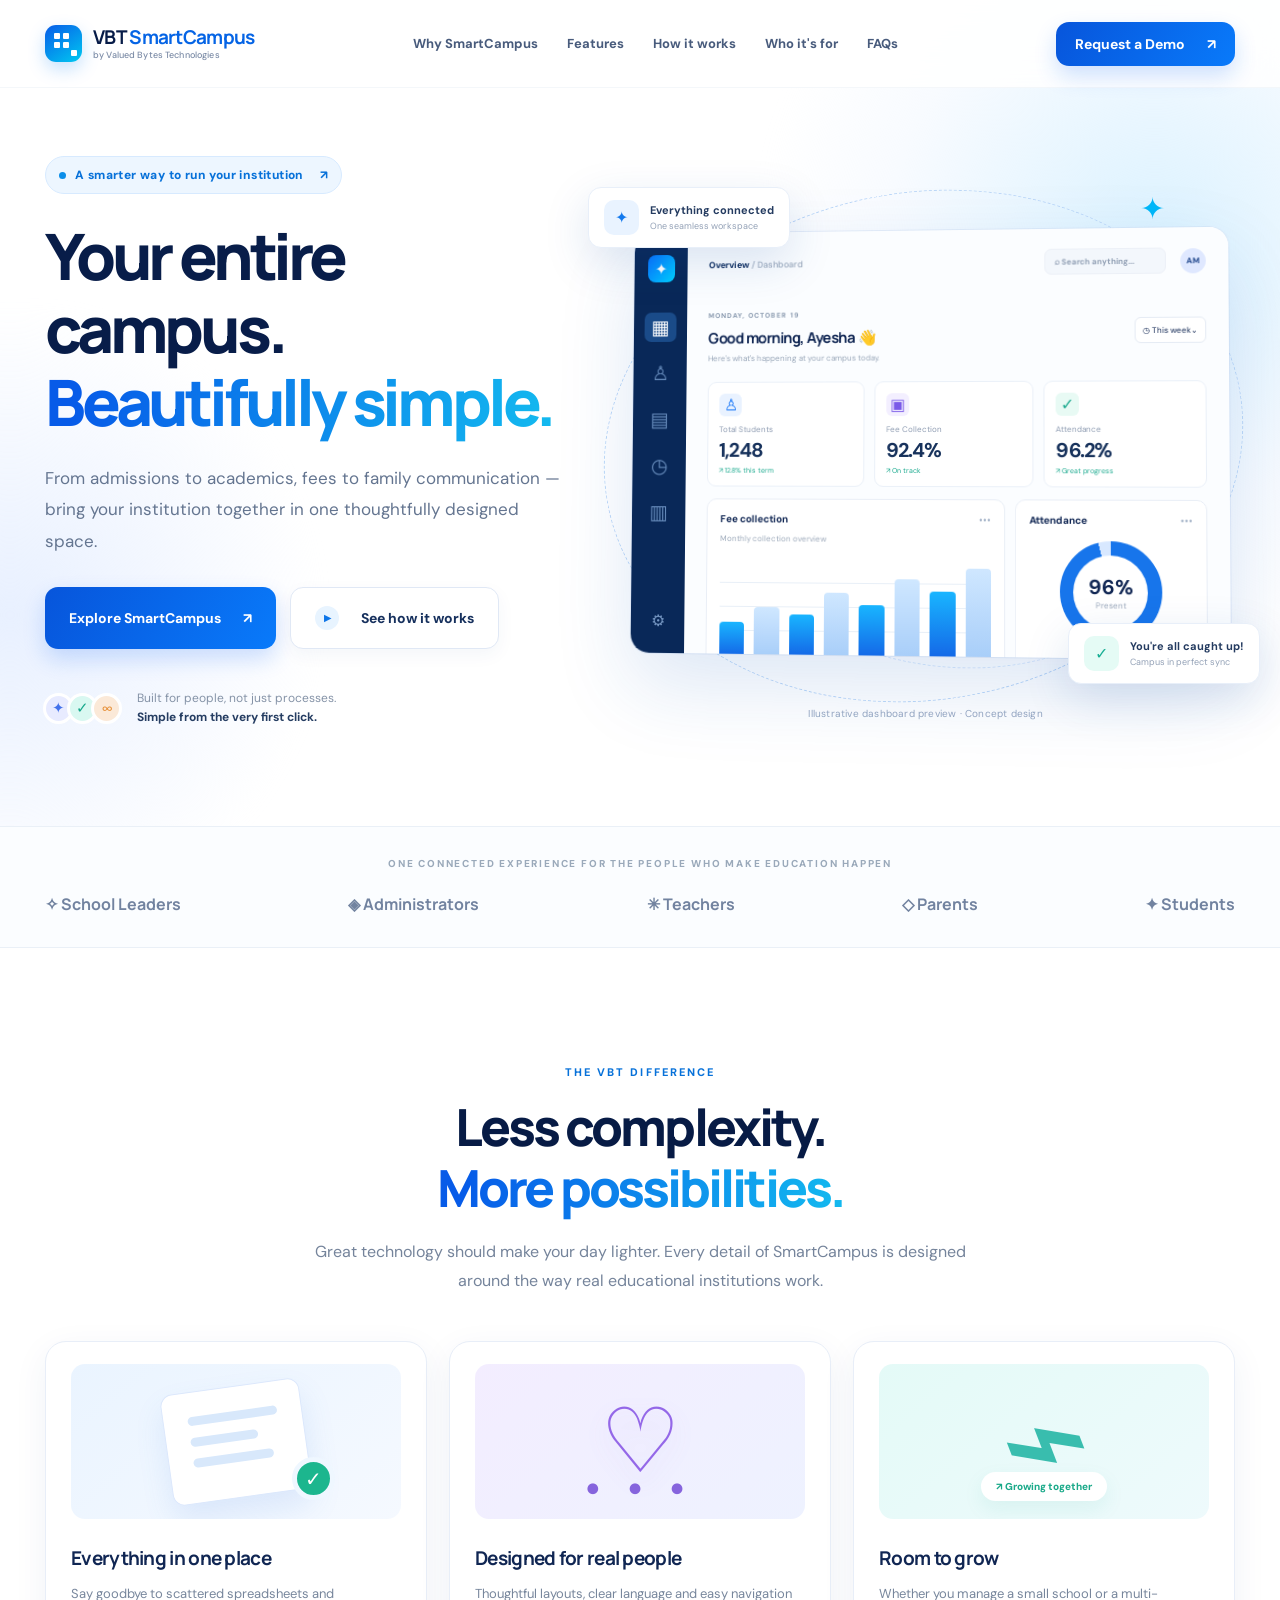
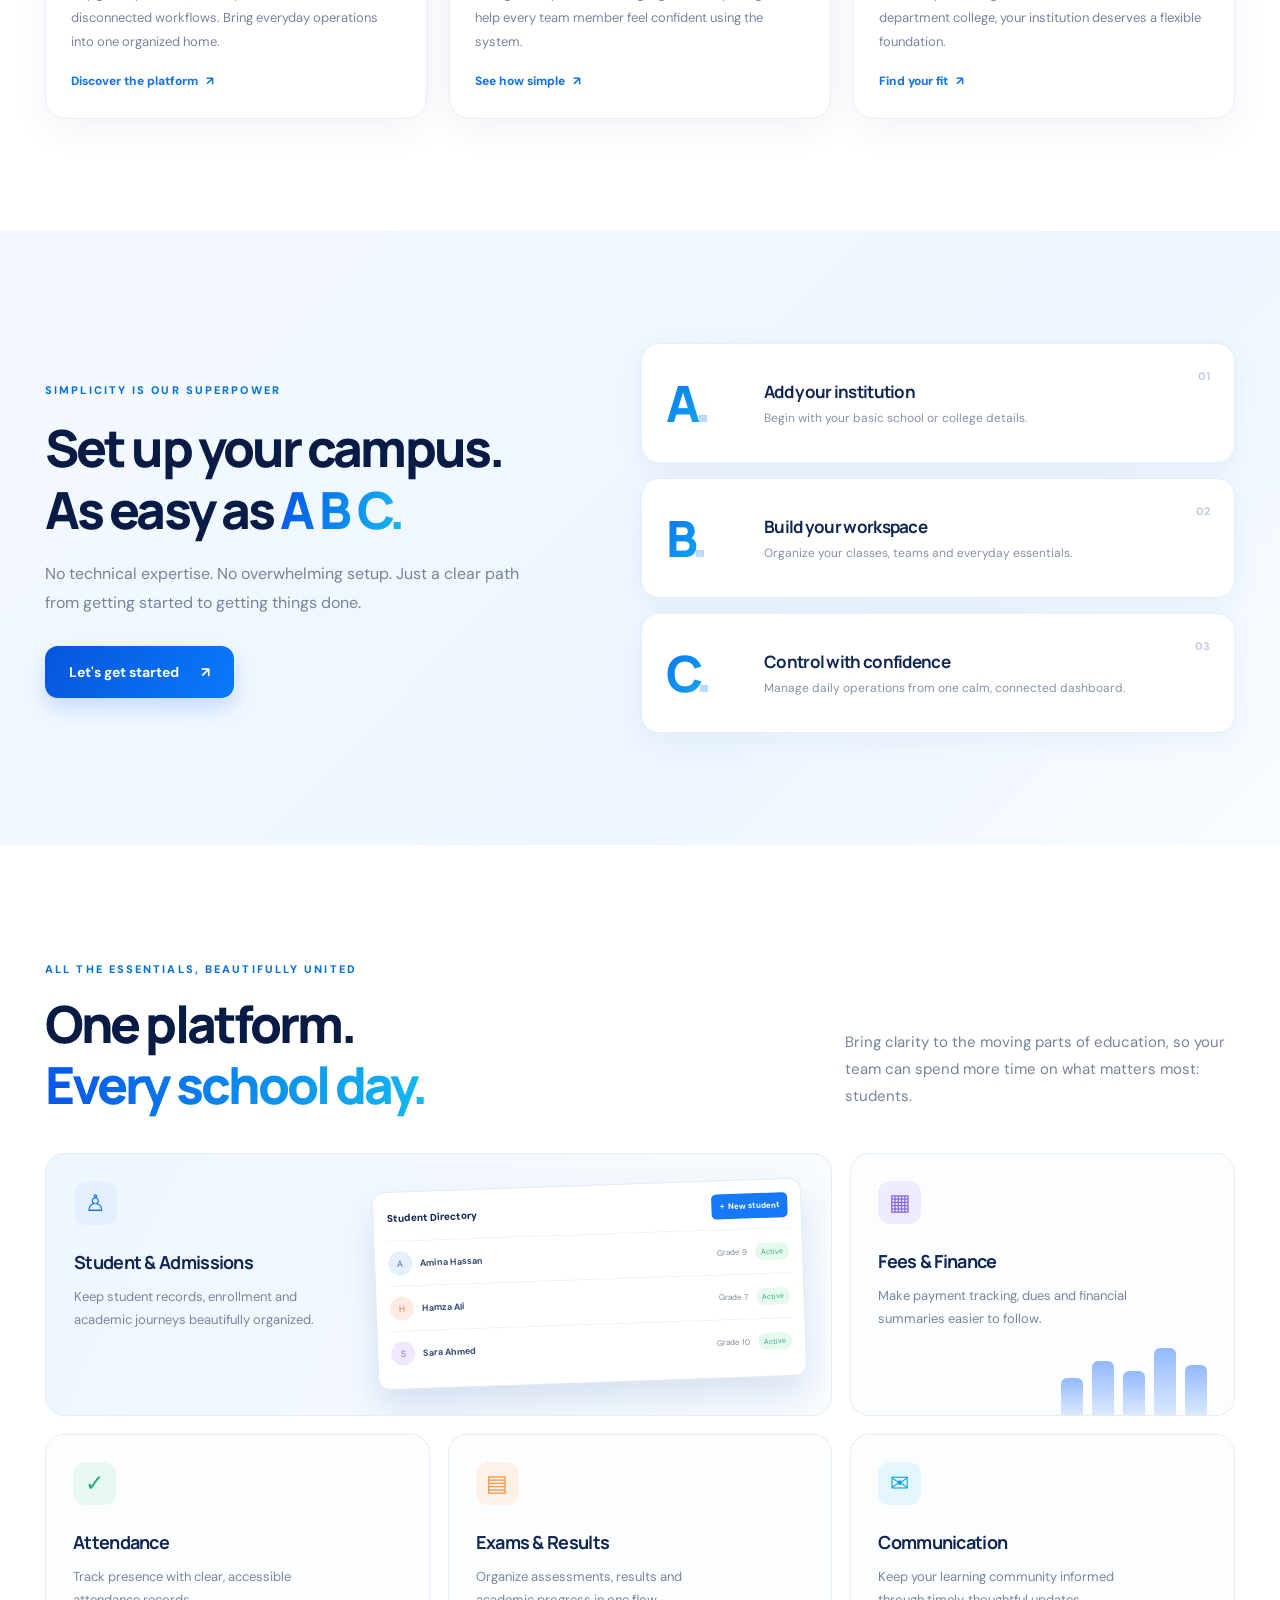
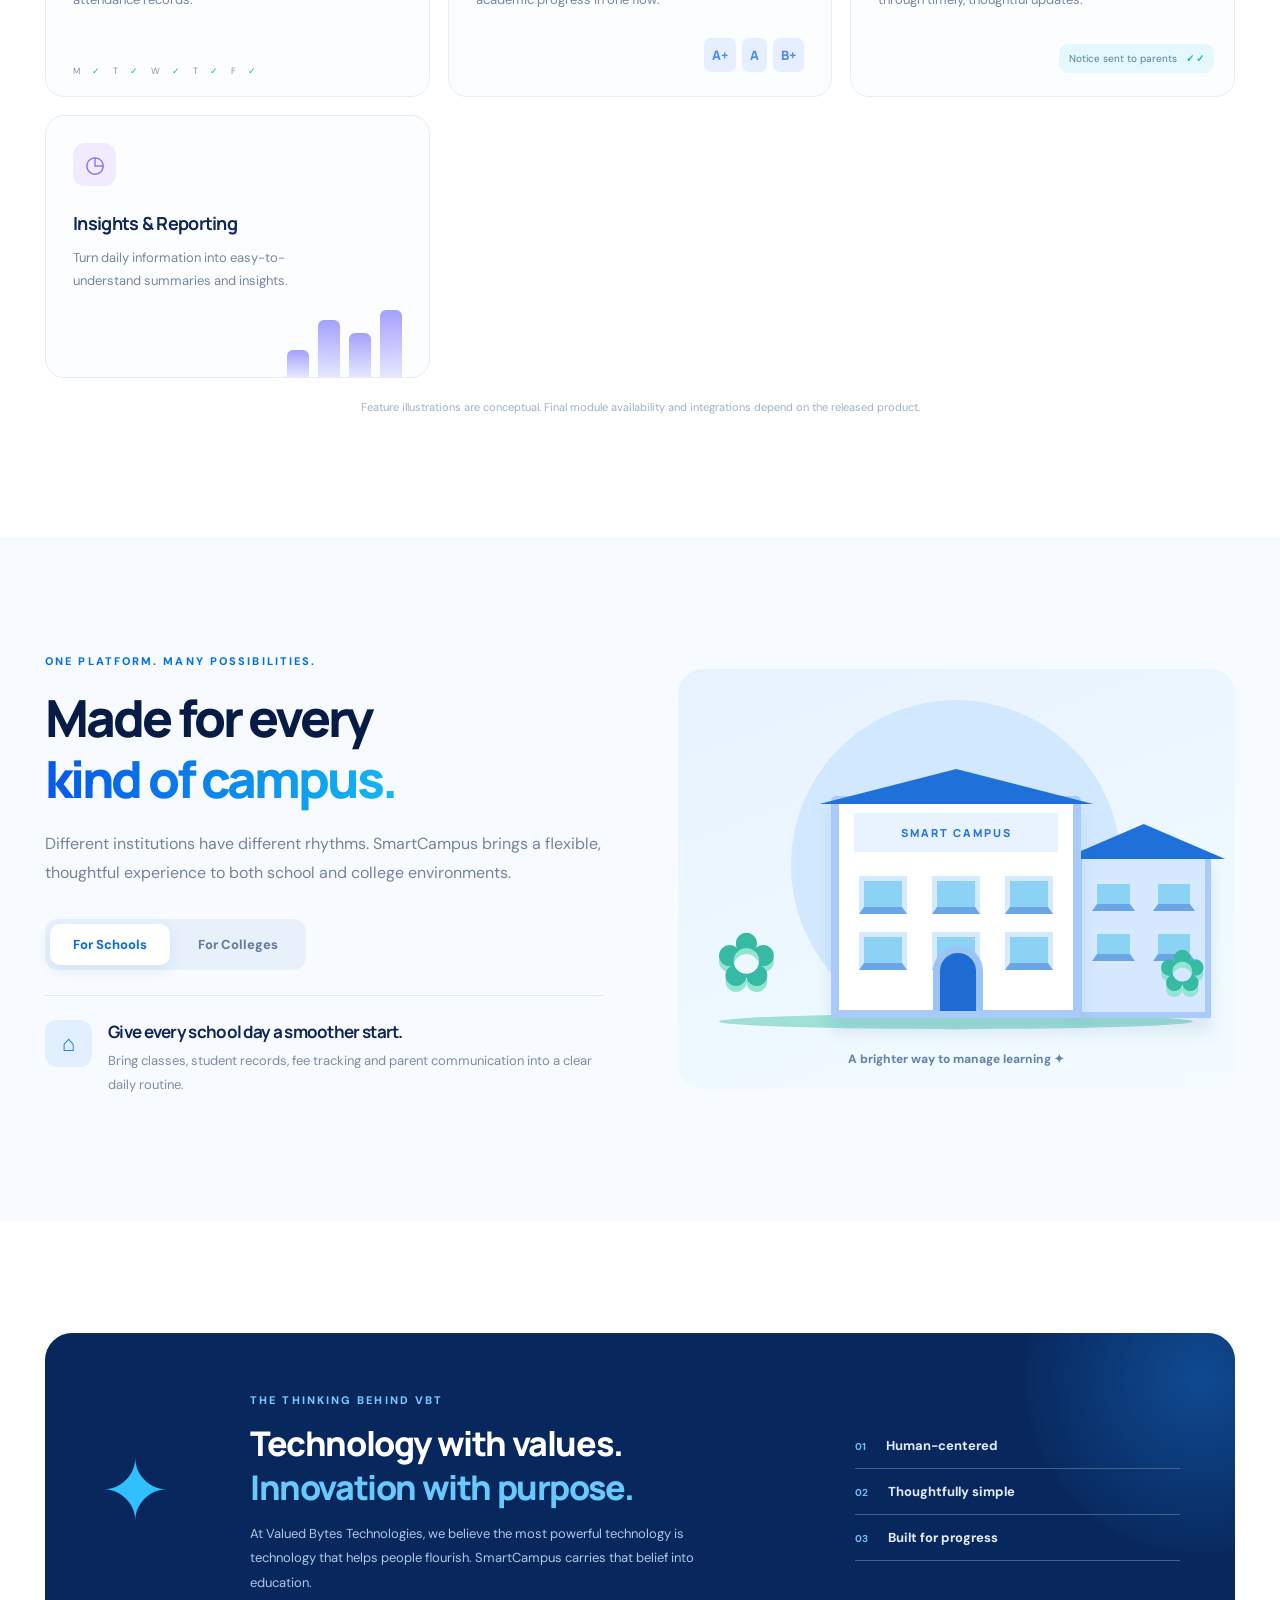
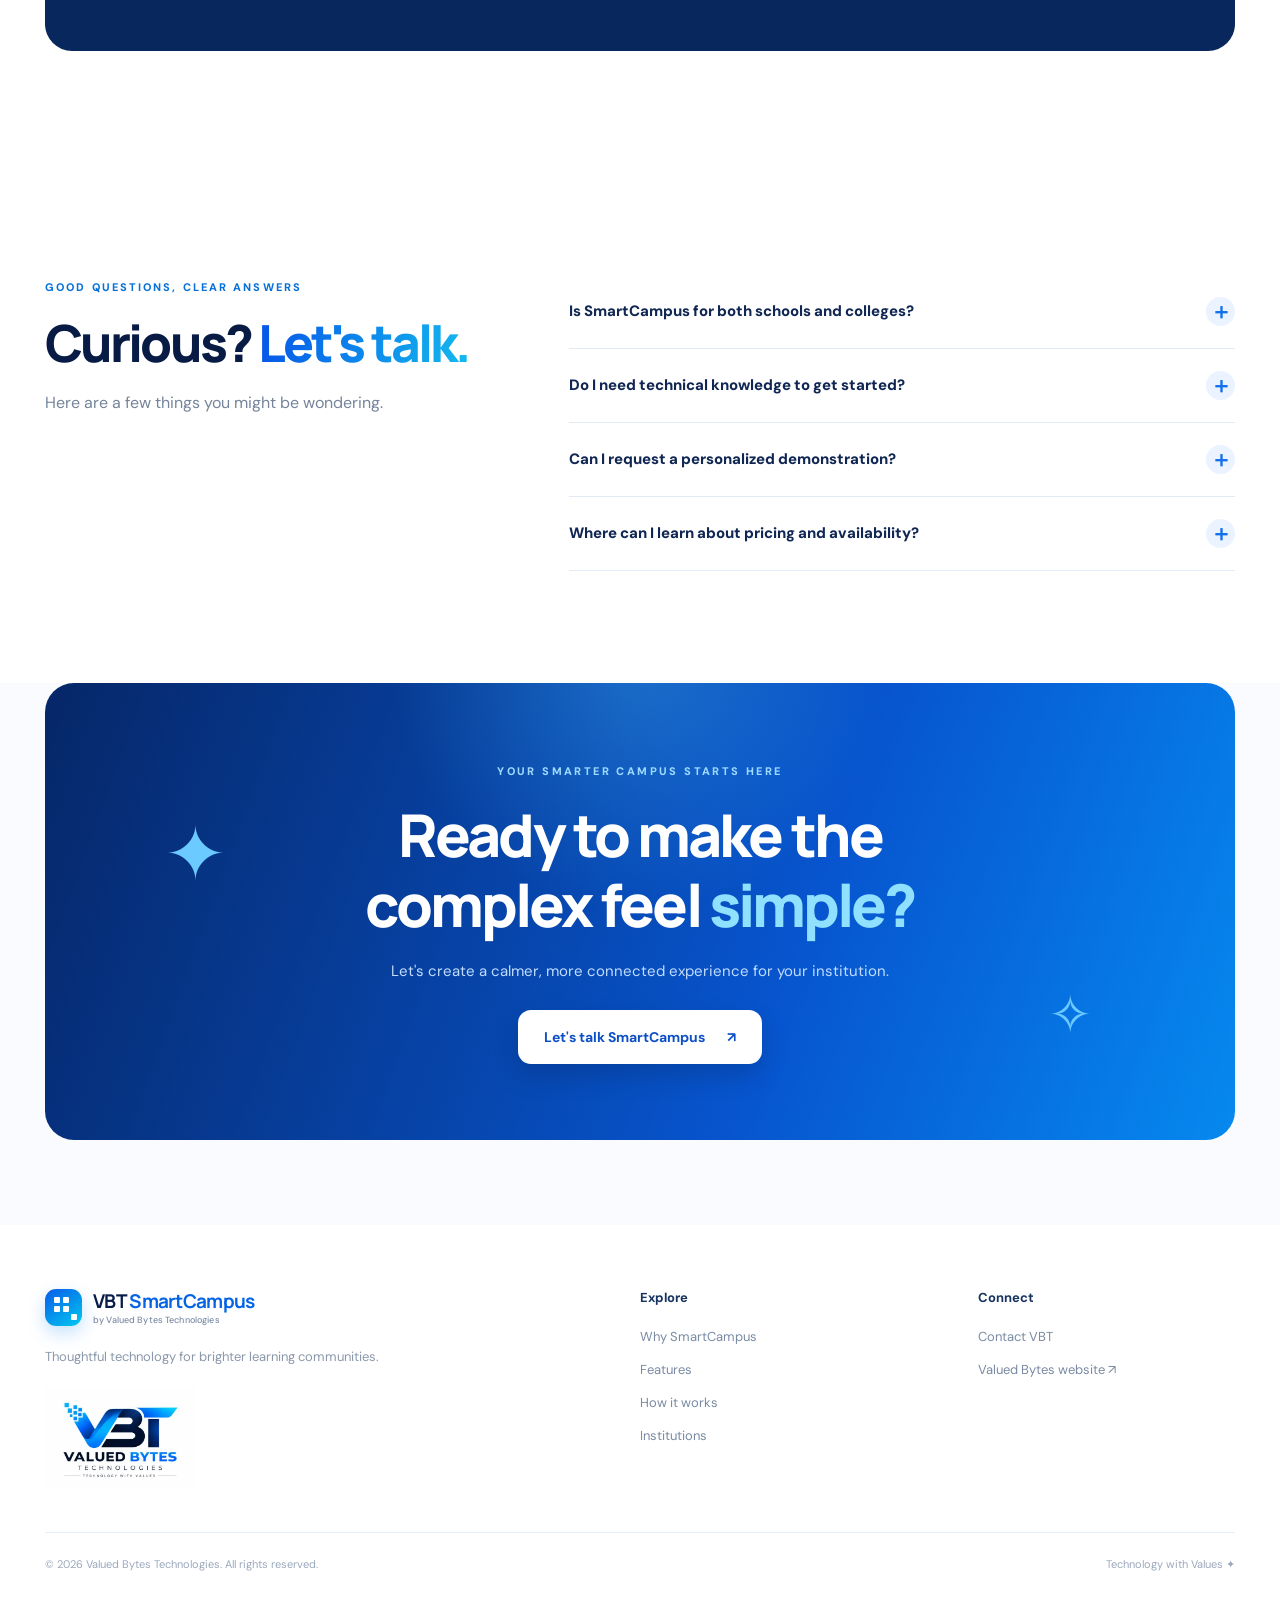
==== smartcampus/index.html @ 5830946a "Publish responsive Valued Bytes website and SmartCampus landing page" ====
<!DOCTYPE html>
<html lang="en"><head><meta charset="UTF-8"><meta name="viewport" content="width=device-width,initial-scale=1"><meta name="theme-color" content="#f7faff"><meta name="description" content="VBT SmartCampus — a beautifully simple school and college management experience by Valued Bytes Technologies."><title>VBT SmartCampus — Make Education Management Feel Effortless</title><link rel="preconnect" href="https://fonts.googleapis.com"><link rel="preconnect" href="https://fonts.gstatic.com" crossorigin><link href="https://fonts.googleapis.com/css2?family=DM+Sans:wght@400;500;600;700&family=Manrope:wght@400;500;600;700;800&display=swap" rel="stylesheet"><link rel="stylesheet" href="styles.css"></head>
<body>
<div class="ambient ambient-one"></div><div class="ambient ambient-two"></div>
<header class="site-header"><div class="container nav-wrap"><a href="#home" class="brand" aria-label="VBT SmartCampus home"><span class="brand-mark"><span></span><span></span><span></span><span></span><span></span></span><span class="brand-copy"><strong>VBT <em>SmartCampus</em></strong><small>by Valued Bytes Technologies</small></span></a><nav class="nav-links" id="mainNav"><a href="#why">Why SmartCampus</a><a href="#features">Features</a><a href="#how">How it works</a><a href="#institutions">Who it's for</a><a href="#faq">FAQs</a></nav><a href="mailto:info@valuedbytes.com?subject=VBT%20SmartCampus%20Demo%20Request" class="btn btn-small btn-primary desktop-cta">Request a Demo <span>↗</span></a><button class="menu-toggle" id="menuToggle" aria-label="Open menu" aria-expanded="false"><span></span><span></span><span></span></button></div></header>
<main id="home">
<section class="hero container"><div class="hero-copy"><div class="eyebrow"><span class="dot"></span> A smarter way to run your institution <span class="eyebrow-arrow">↗</span></div><h1>Your entire campus.<br><span class="gradient-text">Beautifully simple.</span></h1><p class="hero-lead">From admissions to academics, fees to family communication — bring your institution together in one thoughtfully designed space.</p><div class="hero-actions"><a class="btn btn-primary btn-large" href="mailto:info@valuedbytes.com?subject=VBT%20SmartCampus%20Demo%20Request">Explore SmartCampus <span>↗</span></a><a class="btn btn-light btn-large" href="#how"><span class="play-circle">▶</span> See how it works</a></div><div class="hero-footnote"><div class="avatar-stack"><span>✦</span><span>✓</span><span>∞</span></div><p>Built for people, not just processes.<br><strong>Simple from the very first click.</strong></p></div></div><div class="hero-visual"><div class="orbit orbit-a"></div><div class="orbit orbit-b"></div><div class="spark spark-one">✦</div><div class="spark spark-two">✳</div><div class="float-tag top-tag"><span class="tag-icon blue">✦</span><span><strong>Everything connected</strong><small>One seamless workspace</small></span></div><div class="dashboard"><aside class="dash-side"><div class="dash-logo">✦</div><span class="dash-nav active">▦</span><span class="dash-nav">♙</span><span class="dash-nav">▤</span><span class="dash-nav">◷</span><span class="dash-nav">▥</span><span class="dash-bottom">⚙</span></aside><div class="dash-main"><div class="dash-top"><span>Overview <b>/ Dashboard</b></span><div class="dash-search">⌕ <span>Search anything...</span></div><span class="dash-user">AM</span></div><div class="dash-greeting"><div><small>MONDAY, OCTOBER 19</small><h3>Good morning, Ayesha 👋</h3><p>Here's what's happening at your campus today.</p></div><span class="dash-date">◷ This week⌄</span></div><div class="metric-grid"><div class="metric"><div class="metric-icon ic-blue">♙</div><small>Total Students</small><strong>1,248</strong><span>↗ 12.8% this term</span></div><div class="metric"><div class="metric-icon ic-violet">▣</div><small>Fee Collection</small><strong>92.4%</strong><span>↗ On track</span></div><div class="metric"><div class="metric-icon ic-mint">✓</div><small>Attendance</small><strong>96.2%</strong><span>↗ Great progress</span></div></div><div class="dash-body"><div class="chart-panel"><div class="panel-title"><strong>Fee collection</strong><span>•••</span></div><small>Monthly collection overview</small><div class="chart-grid"><div class="bar h35"></div><div class="bar h52"></div><div class="bar h44"></div><div class="bar h68"></div><div class="bar h55"></div><div class="bar h83"></div><div class="bar h70"></div><div class="bar h95"></div></div><div class="chart-months"><span>Mar</span><span>Apr</span><span>May</span><span>Jun</span><span>Jul</span><span>Aug</span><span>Sep</span><span>Oct</span></div></div><div class="attendance-panel"><div class="panel-title"><strong>Attendance</strong><span>•••</span></div><div class="donut"><div><strong>96%</strong><small>Present</small></div></div><div class="legend"><span><i></i> Present</span><span><i></i> Absent</span></div></div></div><div class="dash-table"><strong>Recent activity</strong><div><span class="activity-icon">✓</span><span>Attendance marked for Grade 8-A</span><em>Just now</em></div><div><span class="activity-icon purple">▣</span><span>Monthly fee summary updated</span><em>12 min ago</em></div></div></div></div><div class="float-tag bottom-tag"><span class="tag-icon mint">✓</span><span><strong>You're all caught up!</strong><small>Campus in perfect sync</small></span></div><div class="illustration-caption">Illustrative dashboard preview · Concept design</div></div></section>
<section class="trust-strip"><div class="container"><p>ONE CONNECTED EXPERIENCE FOR THE PEOPLE WHO MAKE EDUCATION HAPPEN</p><div class="trust-items"><span>✧ School Leaders</span><span>◈ Administrators</span><span>✳ Teachers</span><span>◇ Parents</span><span>✦ Students</span></div></div></section>
<section id="why" class="section intro-section container"><div class="section-heading center"><span class="section-label">THE VBT DIFFERENCE</span><h2>Less complexity.<br><span class="gradient-text">More possibilities.</span></h2><p>Great technology should make your day lighter. Every detail of SmartCampus is designed around the way real educational institutions work.</p></div><div class="benefit-grid"><article class="benefit-card"><div class="benefit-illustration benefit-a"><span class="mini-sheet"><i></i><i></i><i></i></span><span class="mini-check">✓</span></div><h3>Everything in one place</h3><p>Say goodbye to scattered spreadsheets and disconnected workflows. Bring everyday operations into one organized home.</p><a href="#features">Discover the platform <span>↗</span></a></article><article class="benefit-card"><div class="benefit-illustration benefit-b"><div class="mini-heart">♡</div><div class="mini-people">● ● ●</div></div><h3>Designed for real people</h3><p>Thoughtful layouts, clear language and easy navigation help every team member feel confident using the system.</p><a href="#how">See how simple <span>↗</span></a></article><article class="benefit-card"><div class="benefit-illustration benefit-c"><span class="growth-line">⌁</span><span class="growth-pill">↗ Growing together</span></div><h3>Room to grow</h3><p>Whether you manage a small school or a multi-department college, your institution deserves a flexible foundation.</p><a href="#institutions">Find your fit <span>↗</span></a></article></div></section>
<section id="how" class="section abc-section"><div class="container abc-layout"><div class="abc-copy"><span class="section-label">SIMPLICITY IS OUR SUPERPOWER</span><h2>Set up your campus.<br>As easy as <span class="gradient-text">A B C.</span></h2><p>No technical expertise. No overwhelming setup. Just a clear path from getting started to getting things done.</p><a href="mailto:info@valuedbytes.com?subject=VBT%20SmartCampus%20Getting%20Started" class="btn btn-primary">Let's get started <span>↗</span></a></div><div class="abc-steps"><div class="abc-step"><div class="letter">A<span>.</span></div><div><h3>Add your institution</h3><p>Begin with your basic school or college details.</p></div><div class="step-number">01</div></div><div class="abc-step"><div class="letter">B<span>.</span></div><div><h3>Build your workspace</h3><p>Organize your classes, teams and everyday essentials.</p></div><div class="step-number">02</div></div><div class="abc-step"><div class="letter">C<span>.</span></div><div><h3>Control with confidence</h3><p>Manage daily operations from one calm, connected dashboard.</p></div><div class="step-number">03</div></div></div></div></section>
<section id="features" class="section features-section container"><div class="section-heading split"><div><span class="section-label">ALL THE ESSENTIALS, BEAUTIFULLY UNITED</span><h2>One platform.<br><span class="gradient-text">Every school day.</span></h2></div><p>Bring clarity to the moving parts of education, so your team can spend more time on what matters most: students.</p></div><div class="feature-grid"><article class="feature-card featured"><div class="feature-content"><span class="feature-symbol">♙</span><h3>Student & Admissions</h3><p>Keep student records, enrollment and academic journeys beautifully organized.</p></div><div class="admission-visual"><div class="admission-top"><span>Student Directory</span><span>＋ New student</span></div><div class="student-row"><i class="student-avatar av1">A</i><b>Amina Hassan</b><span>Grade 9</span><em>Active</em></div><div class="student-row"><i class="student-avatar av2">H</i><b>Hamza Ali</b><span>Grade 7</span><em>Active</em></div><div class="student-row"><i class="student-avatar av3">S</i><b>Sara Ahmed</b><span>Grade 10</span><em>Active</em></div></div></article><article class="feature-card"><span class="feature-symbol soft-violet">▦</span><h3>Fees & Finance</h3><p>Make payment tracking, dues and financial summaries easier to follow.</p><div class="feature-decoration bars-decoration"><i></i><i></i><i></i><i></i><i></i></div></article><article class="feature-card"><span class="feature-symbol soft-green">✓</span><h3>Attendance</h3><p>Track presence with clear, accessible attendance records.</p><div class="attendance-decoration">M <span>✓</span> T <span>✓</span> W <span>✓</span> T <span>✓</span> F <span>✓</span></div></article><article class="feature-card"><span class="feature-symbol soft-peach">▤</span><h3>Exams & Results</h3><p>Organize assessments, results and academic progress in one flow.</p><div class="feature-decoration grades"><span>A+</span><span>A</span><span>B+</span></div></article><article class="feature-card"><span class="feature-symbol soft-sky">✉</span><h3>Communication</h3><p>Keep your learning community informed through timely, thoughtful updates.</p><div class="message-decoration"><span>Notice sent to parents</span><b>✓ ✓</b></div></article><article class="feature-card"><span class="feature-symbol soft-violet">◷</span><h3>Insights & Reporting</h3><p>Turn daily information into easy-to-understand summaries and insights.</p><div class="feature-decoration insight-decoration"><i></i><i></i><i></i><i></i></div></article></div><p class="feature-note">Feature illustrations are conceptual. Final module availability and integrations depend on the released product.</p></section>
<section id="institutions" class="section institution-section"><div class="container institution-layout"><div class="institution-copy"><span class="section-label">ONE PLATFORM. MANY POSSIBILITIES.</span><h2>Made for every<br><span class="gradient-text">kind of campus.</span></h2><p>Different institutions have different rhythms. SmartCampus brings a flexible, thoughtful experience to both school and college environments.</p><div class="segment" role="tablist" aria-label="Institution type"><button class="selected" role="tab" aria-selected="true" data-type="school">For Schools</button><button role="tab" aria-selected="false" data-type="college">For Colleges</button></div><div class="institution-detail" id="institutionDetail"><div class="detail-icon">⌂</div><div><h3>Give every school day a smoother start.</h3><p>Bring classes, student records, fee tracking and parent communication into a clear daily routine.</p></div></div></div><div class="campus-art" aria-hidden="true"><div class="art-halo"></div><div class="building building-back"><div class="roof"></div><div class="windows"><i></i><i></i><i></i><i></i></div></div><div class="building building-front"><div class="roof"></div><div class="school-sign">SMART CAMPUS</div><div class="windows"><i></i><i></i><i></i><i></i><i></i><i></i></div><div class="door"></div></div><div class="tree t1">✿</div><div class="tree t2">✿</div><div class="ground"></div><div class="art-note">A brighter way to manage learning ✦</div></div></div></section>
<section class="section values-section container"><div class="values-panel"><div class="values-mark">✦</div><div><span class="section-label">THE THINKING BEHIND VBT</span><h2>Technology with values.<br><span>Innovation with purpose.</span></h2><p>At Valued Bytes Technologies, we believe the most powerful technology is technology that helps people flourish. SmartCampus carries that belief into education.</p></div><div class="values-list"><div><span>01</span> Human-centered</div><div><span>02</span> Thoughtfully simple</div><div><span>03</span> Built for progress</div></div></div></section>
<section id="faq" class="section faq-section container"><div class="faq-heading"><span class="section-label">GOOD QUESTIONS, CLEAR ANSWERS</span><h2>Curious? <span class="gradient-text">Let's talk.</span></h2><p>Here are a few things you might be wondering.</p></div><div class="faq-list"><details><summary>Is SmartCampus for both schools and colleges?<span>＋</span></summary><p>Yes. SmartCampus is envisioned as a unified education-management experience for schools and colleges, with workflows that can adapt to different institutions.</p></details><details><summary>Do I need technical knowledge to get started?<span>＋</span></summary><p>The experience is being designed around straightforward setup, understandable language and simple navigation so your team doesn't need to be technical experts.</p></details><details><summary>Can I request a personalized demonstration?<span>＋</span></summary><p>Absolutely. Use the Request a Demo button to email the VBT team and tell us about your institution.</p></details><details><summary>Where can I learn about pricing and availability?<span>＋</span></summary><p>Contact Valued Bytes Technologies for current plans, release availability and a solution tailored to your institution.</p></details></div></section>
<section class="final-cta"><div class="container cta-inner"><div class="cta-glow"></div><span class="cta-kicker">YOUR SMARTER CAMPUS STARTS HERE</span><h2>Ready to make the<br>complex feel <em>simple?</em></h2><p>Let's create a calmer, more connected experience for your institution.</p><a href="mailto:info@valuedbytes.com?subject=Let's%20Talk%20About%20VBT%20SmartCampus" class="btn btn-white btn-large">Let's talk SmartCampus <span>↗</span></a><span class="cta-star cta-star-one">✦</span><span class="cta-star cta-star-two">✧</span></div></section>
</main><footer><div class="container footer-main"><div class="footer-brand"><a href="#home" class="brand"><span class="brand-mark"><span></span><span></span><span></span><span></span><span></span></span><span class="brand-copy"><strong>VBT <em>SmartCampus</em></strong><small>by Valued Bytes Technologies</small></span></a><p>Thoughtful technology for brighter learning communities.</p><img src="assets/VBT.webp" alt="Valued Bytes Technologies — Technology with Values" class="company-logo"></div><div class="footer-column"><strong>Explore</strong><a href="#why">Why SmartCampus</a><a href="#features">Features</a><a href="#how">How it works</a><a href="#institutions">Institutions</a></div><div class="footer-column"><strong>Connect</strong><a href="mailto:">Contact VBT</a><a href="https://valuedbytes.com" target="_blank" rel="noopener">Valued Bytes website ↗</a></div></div><div class="container footer-bottom"><span>© <span id="year"></span> Valued Bytes Technologies. All rights reserved.</span><span>Technology with Values ✦</span></div></footer>
<script src="script.js"></script></body></html>
---- smartcampus/styles.css ----
:root{--navy:#071b45;--ink:#102653;--muted:#6c7b96;--blue:#1164f4;--cyan:#00bdf5;--bg:#f9fbff;--line:#e5ecf7;--shadow:0 24px 70px rgba(23,68,138,.09)}*{box-sizing:border-box}html{scroll-behavior:smooth;scroll-padding-top:95px}body{margin:0;overflow-x:hidden;background:#fff;color:var(--ink);font-family:'DM Sans',sans-serif;-webkit-font-smoothing:antialiased}button,a{font:inherit}button{cursor:pointer}a{text-decoration:none;color:inherit}.container{width:min(1190px,calc(100% - 56px));margin:auto}.ambient{position:absolute;pointer-events:none;z-index:-1;filter:blur(8px)}.ambient-one{width:770px;height:770px;right:-260px;top:-140px;background:radial-gradient(circle,#dbf2ff 0%,#eaf3ff55 49%,transparent 73%)}.ambient-two{width:620px;height:610px;left:-300px;top:310px;background:radial-gradient(circle,#e8f0ff 0%,transparent 72%)}h1,h2,h3,p{margin-top:0}h1,h2,h3,.brand{font-family:Manrope,sans-serif}h2{font-size:clamp(37px,4vw,55px);line-height:1.2;letter-spacing:-2.9px;color:#071b45;font-weight:800}h3{letter-spacing:-.7px}.gradient-text{background:linear-gradient(100deg,#075be8 7%,#13b8ef 98%);background-clip:text;-webkit-background-clip:text;color:transparent}.site-header{height:88px;position:sticky;top:0;z-index:50;background:rgba(255,255,255,.86);backdrop-filter:blur(18px);border-bottom:1px solid #e8edf575}.nav-wrap{display:flex;justify-content:space-between;align-items:center;height:100%;gap:24px}.brand{display:flex;gap:11px;align-items:center;flex-shrink:0}.brand-mark{width:37px;height:37px;background:linear-gradient(145deg,#085ce8,#00c9f1);border-radius:11px;position:relative;box-shadow:0 7px 18px #007cf73b;overflow:hidden}.brand-mark span{position:absolute;background:#fff;border-radius:1px;width:6px;height:6px}.brand-mark span:nth-child(1){top:8px;left:9px}.brand-mark span:nth-child(2){top:8px;left:18px}.brand-mark span:nth-child(3){top:17px;left:9px}.brand-mark span:nth-child(4){top:17px;left:18px}.brand-mark span:nth-child(5){top:25px;left:26px}.brand-copy{display:flex;flex-direction:column}.brand-copy strong{font-size:19px;color:#071c48;line-height:1.25;letter-spacing:-.7px}.brand-copy em{color:#0564e5;font-style:normal}.brand-copy small{font:500 9px 'DM Sans',sans-serif;letter-spacing:.13px;color:#7b8ba6}.nav-links{display:flex;align-items:center;gap:29px}.nav-links a{font-size:13px;font-weight:700;color:#485b7c;transition:.2s}.nav-links a:hover{color:var(--blue)}.btn{display:inline-flex;gap:22px;align-items:center;justify-content:center;border-radius:13px;font-weight:700;font-size:14px;transition:transform .2s,box-shadow .2s;white-space:nowrap}.btn:hover{transform:translateY(-3px)}.btn-primary{background:linear-gradient(120deg,#0755db,#097afa);color:white;box-shadow:0 10px 22px #1164f433}.btn-small{padding:13px 19px}.btn-large{padding:18px 24px}.btn-light{border:1px solid #e0e8f5;color:#16305d;background:#fff;box-shadow:0 6px 18px #0d3b7a0c}.btn-white{background:#fff;color:#0d50c5;padding:18px 26px;box-shadow:0 12px 24px #071b4535}.menu-toggle{display:none;background:none;border:0;width:37px;height:37px}.menu-toggle span{display:block;height:2px;background:#0a2452;margin:6px 0}.hero{min-height:680px;display:grid;grid-template-columns:.92fr 1.08fr;align-items:center;gap:44px;padding-top:68px;padding-bottom:98px}.hero-copy{position:relative;z-index:3}.eyebrow,.section-label{font-size:11px;letter-spacing:2.1px;font-weight:800;color:#0771d9}.eyebrow{display:inline-flex;align-items:center;gap:9px;background:#edf6ff;border:1px solid #d7eaff;padding:10px 13px;border-radius:30px;letter-spacing:.4px;font-size:12px}.dot{width:7px;height:7px;border-radius:50%;background:#0b8ee9}.eyebrow-arrow{padding-left:7px}.hero h1{font-size:clamp(48px,5vw,68px);font-weight:800;line-height:1.14;letter-spacing:-4.2px;margin:26px 0 24px;color:#081d49}.hero-lead{font-size:17px;color:#647590;line-height:1.85;max-width:530px}.hero-actions{display:flex;gap:14px;flex-wrap:wrap;margin-top:30px}.play-circle{display:grid;place-items:center;border-radius:50%;width:24px;height:24px;color:#0d75e8;background:#e8f4ff;font-size:9px}.hero-footnote{display:flex;align-items:center;gap:15px;margin-top:40px}.avatar-stack{display:flex;padding-left:5px}.avatar-stack span{width:31px;height:31px;display:grid;place-items:center;border:3px solid #fff;margin-left:-7px;border-radius:50%;font-size:15px;background:#e8ebff;color:#4372eb}.avatar-stack span:nth-child(2){background:#d9f8f1;color:#17a88c}.avatar-stack span:nth-child(3){background:#fbe9d8;color:#e68e35}.hero-footnote p{font-size:12px;line-height:1.6;color:#8593a7;margin:0}.hero-footnote strong{color:#253d62}.hero-visual{min-height:560px;position:relative;display:flex;align-items:center;justify-content:center}.orbit{position:absolute;border-radius:50%;border:1px dashed #bdd8f8;inset:30px -10px 22px -14px;transform:rotate(-10deg)}.orbit-b{inset:88px 44px 65px 27px;transform:rotate(22deg);border-color:#d8e8fc}.spark{position:absolute;color:#00b7f9;font-size:30px}.spark-one{top:27px;right:70px}.spark-two{left:17px;bottom:63px;color:#7bb2ff}.dashboard{width:100%;max-width:598px;height:426px;border-radius:19px;background:#fff;box-shadow:0 32px 80px #1b60ba26,0 0 0 1px #cbdaf066;display:flex;overflow:hidden;transform:perspective(1200px) rotateY(-4deg) rotateX(2deg);position:relative;z-index:2}.dash-side{width:55px;background:#092858;display:flex;align-items:center;flex-direction:column;padding:22px 0;gap:17px;flex-shrink:0}.dash-logo{width:28px;height:28px;background:linear-gradient(130deg,#0870ff,#00d2ff);border-radius:8px;color:#fff;display:grid;place-items:center;margin-bottom:14px}.dash-nav{color:#688dbd;font-size:20px;width:33px;height:30px;display:grid;place-items:center;border-radius:7px}.dash-nav.active{background:#1a4b89;color:white}.dash-bottom{margin-top:auto;color:#7798c4}.dash-main{flex:1;min-width:0;padding:20px 22px;background:#fbfdff}.dash-top{display:flex;align-items:center;gap:14px;font-size:9px;font-weight:800;color:#143263}.dash-top b{color:#9ba9bc;font-weight:500}.dash-search{margin-left:auto;background:#f3f7fc;border:1px solid #ecf0f7;color:#92a0b5;border-radius:7px;padding:6px 9px;width:120px}.dash-search span{font-size:8px}.dash-user{background:#dfe8ff;color:#254b90;border-radius:50%;display:grid;place-items:center;width:25px;height:25px;font-size:8px}.dash-greeting{display:flex;justify-content:space-between;align-items:center;margin:25px 0 19px}.dash-greeting small{font-size:7px;font-weight:800;color:#8b9bb0;letter-spacing:1px}.dash-greeting h3{font-size:15px;letter-spacing:-.5px;margin:5px 0}.dash-greeting p{font-size:8px;color:#98a6b8;margin:0}.dash-date{font-size:8px;border:1px solid #e5ebf4;padding:7px;border-radius:6px;background:white}.metric-grid{display:grid;grid-template-columns:repeat(3,1fr);gap:10px}.metric{background:#fff;border:1px solid #eaf0f8;border-radius:9px;padding:11px;min-width:0}.metric-icon{width:23px;height:23px;border-radius:6px;display:grid;place-items:center;margin-bottom:8px}.ic-blue{background:#e9f2ff;color:#1877f8}.ic-violet{background:#f3efff;color:#7a5ae8}.ic-mint{background:#e8faf4;color:#1daa8f}.metric small,.metric strong,.metric span{display:block}.metric small{font-size:8px;color:#8d9bb1}.metric strong{font-size:20px;letter-spacing:-.8px;margin:3px 0;color:#16315b}.metric span{color:#16a88c;font-size:7px}.dash-body{display:grid;grid-template-columns:1.6fr 1fr;gap:10px;margin-top:12px}.chart-panel,.attendance-panel,.dash-table{background:white;border:1px solid #e9eef6;border-radius:10px;padding:13px}.panel-title{display:flex;justify-content:space-between;font-size:10px}.panel-title span{color:#9aabc2}.chart-panel>small{font-size:8px;color:#9ba8b9}.chart-grid{height:93px;display:flex;align-items:flex-end;justify-content:space-around;gap:10px;margin-top:16px;background:repeating-linear-gradient(to top,#e8eff7 0,#e8eff7 1px,transparent 1px,transparent 24px)}.bar{flex:1;border-radius:4px 4px 0 0;background:linear-gradient(#19b5ff,#1468e7)}.bar:nth-child(even){background:linear-gradient(#cfe7ff,#a8cef9)}.h35{height:35%}.h52{height:52%}.h44{height:44%}.h68{height:68%}.h55{height:55%}.h83{height:83%}.h70{height:70%}.h95{height:95%}.chart-months{display:flex;justify-content:space-around;font-size:7px;color:#9caabd;margin-top:8px}.donut{margin:14px auto 12px;width:100px;height:100px;border-radius:50%;background:conic-gradient(#1775eb 0 96%,#d8e8ff 96% 100%);display:grid;place-items:center}.donut>div{background:white;border-radius:50%;height:73px;width:73px;display:grid;align-content:center;text-align:center}.donut strong{font-size:20px}.donut small{font-size:8px;color:#98a6b9}.legend{display:flex;gap:10px;justify-content:center;font-size:8px}.legend i{display:inline-block;width:6px;height:6px;border-radius:50%;background:#1775eb}.legend span:last-child i{background:#d8e8ff}.dash-table{margin-top:10px;padding:11px 13px}.dash-table>strong{font-size:9px}.dash-table>div{display:flex;align-items:center;gap:7px;border-top:1px solid #f1f4fa;padding-top:6px;margin-top:6px;font-size:8px;color:#5e7190}.dash-table em{margin-left:auto;font-style:normal;color:#a5b1c3}.activity-icon{background:#e8f8f2;color:#18ad89;padding:2px 5px;border-radius:4px}.activity-icon.purple{background:#f1edff;color:#8c67d8}.float-tag{position:absolute;z-index:5;background:#fff;box-shadow:0 15px 45px #174a9c25;border:1px solid #e8eff9;border-radius:13px;display:flex;align-items:center;gap:11px;padding:12px 15px;animation:float 5s ease-in-out infinite}.top-tag{top:25px;left:-28px}.bottom-tag{right:-25px;bottom:38px;animation-delay:-2s}.tag-icon{height:35px;width:35px;border-radius:10px;display:grid;place-items:center}.tag-icon.blue{color:#1379ed;background:#e9f3ff}.tag-icon.mint{color:#19ae94;background:#e5fbf5}.float-tag strong,.float-tag small{display:block}.float-tag strong{font-size:11px;color:#243b60}.float-tag small{font-size:9px;color:#93a1b6;margin-top:3px}.illustration-caption{position:absolute;bottom:2px;color:#96a7c1;font-size:10px;letter-spacing:.2px}.trust-strip{border-top:1px solid #eaf0f7;border-bottom:1px solid #eaf0f7;background:#fbfdff;padding:30px 0 32px;text-align:center}.trust-strip p{color:#9aa9ba;font-size:10px;letter-spacing:1.8px;font-weight:800;margin-bottom:23px}.trust-items{display:flex;justify-content:space-between;gap:20px;color:#7283a0;font:700 16px Manrope,sans-serif}.section{padding-top:112px;padding-bottom:112px}.section-heading.center{text-align:center;max-width:680px;margin:0 auto 45px}.section-heading h2{margin:15px 0 20px}.section-heading p,.abc-copy>p,.institution-copy>p,.faq-heading>p{font-size:16px;color:#75849b;line-height:1.8}.benefit-grid{display:grid;grid-template-columns:repeat(3,1fr);gap:22px}.benefit-card{background:#fff;border:1px solid #e8eef8;border-radius:21px;padding:22px 25px 28px;box-shadow:0 10px 35px #103b7910;transition:transform .2s}.benefit-card:hover{transform:translateY(-6px)}.benefit-card h3{font-size:19px;margin:26px 0 11px}.benefit-card p{color:#77869c;font-size:13px;line-height:1.85;min-height:74px}.benefit-card a{color:#1473e7;font-weight:800;font-size:12px}.benefit-card a span{margin-left:5px}.benefit-illustration{height:155px;border-radius:14px;position:relative;display:grid;place-items:center;overflow:hidden}.benefit-a{background:linear-gradient(140deg,#eaf4ff,#f5f9ff)}.mini-sheet{background:white;width:140px;height:112px;border:1px solid #dce8fc;box-shadow:0 16px 30px #4889e322;border-radius:12px;transform:rotate(-8deg);padding:24px}.mini-sheet i{display:block;height:9px;background:#d8e8fb;margin-bottom:12px;border-radius:10px}.mini-sheet i:nth-child(2){width:75%}.mini-sheet i:nth-child(3){width:90%}.mini-check{position:absolute;right:66px;bottom:19px;background:#1cb68e;color:white;width:43px;height:43px;display:grid;place-items:center;border-radius:50%;border:5px solid #eff7ff;font-size:20px}.benefit-b{background:linear-gradient(140deg,#f3edff,#eef2ff)}.mini-heart{font-size:90px;line-height:1;color:#9468e8;text-shadow:0 10px 25px #976ce83d}.mini-people{position:absolute;bottom:15px;color:#8664dd;letter-spacing:10px;font-size:25px}.benefit-c{background:linear-gradient(140deg,#e4faf7,#eefafc)}.growth-line{font-size:145px;color:#39bdae;transform:rotate(-21deg);font-family:serif;line-height:1}.growth-pill{position:absolute;bottom:18px;background:#fff;border-radius:20px;padding:8px 15px;font-size:10px;font-weight:800;color:#1aa989;box-shadow:0 8px 20px #15a68a16}.abc-section{background:linear-gradient(135deg,#f5f9ff,#edf6ff 65%,#f9fcff)}.abc-layout{display:grid;grid-template-columns:.92fr 1.08fr;gap:90px;align-items:center}.abc-copy h2{margin:18px 0 20px}.abc-copy p{margin-bottom:28px}.abc-copy .btn{padding:17px 24px}.abc-steps{display:grid;gap:15px}.abc-step{display:flex;align-items:center;gap:23px;background:#fff;border:1px solid #e5eefc;box-shadow:0 8px 25px #1e60ad10;border-radius:18px;padding:25px 24px}.letter{font:800 50px Manrope,sans-serif;letter-spacing:-5px;width:75px;background:linear-gradient(130deg,#0871f5,#18c4e8);background-clip:text;color:transparent}.letter span{color:#bedbff}.abc-step h3{font-size:17px;margin:0 0 6px}.abc-step p{font-size:12px;line-height:1.5;color:#8492a8;margin:0}.step-number{font-size:11px;color:#c1cee0;font-weight:800;margin-left:auto;align-self:flex-start}.section-heading.split{display:flex;justify-content:space-between;align-items:flex-end;gap:70px;margin-bottom:37px}.section-heading.split h2{margin:15px 0 0}.section-heading.split p{max-width:390px;margin-bottom:6px;font-size:15px}.feature-grid{display:grid;grid-template-columns:repeat(3,1fr);gap:18px}.feature-card{background:#fbfdff;border:1px solid #e7edf7;border-radius:19px;min-height:263px;overflow:hidden;padding:27px;position:relative;transition:.2s}.feature-card:hover{box-shadow:var(--shadow);transform:translateY(-4px)}.feature-card.featured{grid-column:span 2;display:grid;grid-template-columns:.8fr 1.2fr;gap:15px;background:linear-gradient(115deg,#eef6ff,#f9fcff);padding:28px}.feature-symbol{width:43px;height:43px;background:#e4f0ff;color:#1475ed;border-radius:12px;display:grid;place-items:center;font-size:23px;margin-bottom:25px}.feature-card h3{font-size:18px;margin-bottom:11px}.feature-card p{color:#78879d;font-size:13px;line-height:1.8;max-width:265px}.soft-violet{background:#f0ebff;color:#8669e8}.soft-green{background:#e7f9f1;color:#19ac86}.soft-peach{background:#fff1e5;color:#ee984c}.soft-sky{background:#e4f6ff;color:#12a5df}.admission-visual{align-self:center;background:#fff;border:1px solid #e3ebf5;border-radius:12px;box-shadow:0 18px 35px #114a9623;padding:13px;transform:rotate(-2deg);min-width:0}.admission-top{display:flex;justify-content:space-between;align-items:center;font-size:10px;font-weight:800;margin-bottom:10px}.admission-top span:last-child{font-size:8px;background:#1579f9;color:white;padding:7px;border-radius:5px}.student-row{display:flex;align-items:center;gap:8px;border-top:1px solid #eff3f8;padding:10px 0;font-size:8px;color:#7c8a9d}.student-row b{font-size:9px;color:#324b71;flex:1}.student-row em{font-size:7px;background:#e5f9ed;color:#24ae75;border-radius:8px;padding:4px 6px;font-style:normal}.student-avatar{font-size:9px;font-style:normal;color:#4f6b9b;background:#e5efff;border-radius:50%;width:24px;height:24px;display:grid;place-items:center}.av2{background:#feece4;color:#dc825c}.av3{background:#f1e8ff;color:#8b6ccc}.feature-decoration{position:absolute;right:27px;bottom:0}.bars-decoration,.insight-decoration{display:flex;align-items:end;gap:9px;height:67px}.bars-decoration i,.insight-decoration i{display:block;width:22px;background:linear-gradient(#93b9ff,#dbe9ff);border-radius:6px 6px 0 0;height:55%}.bars-decoration i:nth-child(2){height:80%}.bars-decoration i:nth-child(3){height:65%}.bars-decoration i:nth-child(4){height:100%}.bars-decoration i:nth-child(5){height:75%}.attendance-decoration{position:absolute;bottom:19px;left:27px;font-size:9px;letter-spacing:5px;color:#8695a9}.attendance-decoration span{color:#20bc8b;letter-spacing:6px}.grades{display:flex;gap:6px;bottom:24px}.grades span{background:#e5efff;color:#518ce8;padding:8px;font:800 13px Manrope,sans-serif;border-radius:7px}.message-decoration{display:flex;gap:9px;align-items:center;background:#e5f7ff;color:#4d829c;position:absolute;bottom:23px;right:20px;padding:8px 10px;border-radius:9px;font-size:10px}.message-decoration b{color:#1bba9f}.insight-decoration i{background:linear-gradient(#a4a1fc,#e5e7ff)}.insight-decoration i:nth-child(1){height:40%}.insight-decoration i:nth-child(2){height:85%}.insight-decoration i:nth-child(3){height:65%}.insight-decoration i:nth-child(4){height:100%}.feature-note{text-align:center;color:#a1aec1;font-size:11px;margin-top:22px}.institution-section{background:#f7faff}.institution-layout{display:grid;grid-template-columns:1fr 1fr;gap:75px;align-items:center}.institution-copy h2{margin:17px 0 20px}.segment{display:inline-flex;background:#e8f0fc;padding:5px;border-radius:13px;gap:5px;margin:16px 0 25px}.segment button{background:transparent;border:0;border-radius:10px;padding:12px 23px;color:#647b9c;font-weight:800;font-size:13px}.segment button.selected{background:white;color:#0d6be4;box-shadow:0 5px 15px #0b4c9c15}.institution-detail{display:flex;gap:16px;border-top:1px solid #dfe8f5;padding-top:24px}.detail-icon{width:47px;height:47px;flex-shrink:0;background:#e1efff;color:#1272e9;border-radius:12px;display:grid;place-items:center;font-size:22px}.institution-detail h3{font-size:17px;margin-bottom:6px}.institution-detail p{color:#7c8da4;font-size:13px;line-height:1.8}.campus-art{position:relative;height:420px;display:flex;justify-content:center;align-items:flex-end;overflow:hidden;border-radius:25px;background:linear-gradient(160deg,#e7f2ff,#edf8ff 58%,#f3fbff)}.art-halo{position:absolute;width:330px;height:330px;border-radius:50%;background:#d2e8ff;top:31px;left:50%;transform:translateX(-50%)}.building{position:absolute;bottom:71px;background:#fff;border:8px solid #aacbfa;box-shadow:0 14px 15px #427bb723;z-index:2}.building-front{height:222px;width:250px;border-radius:5px 5px 0 0;left:calc(50% - 125px)}.building-back{height:165px;width:135px;left:calc(50% + 80px);background:#d5e8ff;transform:translateX(40px);border-width:6px}.roof{position:absolute;top:-35px;left:-20px;right:-20px;height:35px;background:#1f71d9;clip-path:polygon(50% 0,100% 100%,0 100%)}.school-sign{background:#e8f3ff;font:800 11px Manrope,sans-serif;letter-spacing:2px;text-align:center;padding:12px 0;color:#2675d6;margin:9px 15px}.windows{display:grid;grid-template-columns:repeat(3,1fr);gap:18px 25px;padding:15px 20px}.windows i{height:38px;background:#8bd2f4;border:5px solid #d6eafe;border-bottom:7px solid #6aa6e5}.building-back .windows{grid-template-columns:repeat(2,1fr);gap:18px;padding:20px 10px}.building-back .windows i{height:32px}.door{position:absolute;bottom:-1px;left:94px;width:50px;height:65px;background:#1f6bd4;border:7px solid #9bc4f4;border-bottom:0;border-radius:26px 26px 0 0}.ground{position:absolute;bottom:60px;background:#9fdfd6;width:85%;height:15px;border-radius:50%;z-index:1}.tree{position:absolute;bottom:80px;font-size:75px;color:#36baa3;z-index:3;text-shadow:0 6px #92e4d3}.t1{left:37px}.t2{right:28px;font-size:58px}.art-note{position:absolute;bottom:22px;color:#6683a6;font-size:12px;font-weight:800}.values-panel{background:#08285d;color:#fff;display:grid;grid-template-columns:115px 1.4fr .8fr;align-items:center;gap:35px;padding:55px;border-radius:27px;position:relative;overflow:hidden}.values-panel:after{content:'';position:absolute;border-radius:50%;width:350px;height:350px;right:-140px;top:-130px;background:radial-gradient(circle,#1e8ef855,transparent 75%)}.values-mark{font-size:84px;color:#30bfff}.values-panel .section-label{color:#78c9ff}.values-panel h2{font-size:34px;line-height:1.3;color:#fff;letter-spacing:-1.4px;margin:12px 0}.values-panel h2 span{color:#69c9fc}.values-panel p{font-size:13px;line-height:1.9;color:#b1c5e6;margin:0;max-width:490px}.values-list{position:relative;z-index:2}.values-list div{padding:14px 0;border-bottom:1px solid #41608e;color:#e3edfb;font-size:13px;font-weight:700}.values-list span{color:#72bbf9;font-size:10px;margin-right:17px}.faq-section{display:grid;grid-template-columns:.8fr 1.2fr;gap:80px}.faq-heading h2{margin:16px 0}.faq-list details{border-bottom:1px solid #e2eaf5}.faq-list summary{list-style:none;display:flex;justify-content:space-between;align-items:center;gap:15px;cursor:pointer;padding:22px 0;font-weight:800;font-size:15px}.faq-list summary::-webkit-details-marker{display:none}.faq-list summary span{display:grid;place-items:center;font-size:22px;color:#1271e9;background:#eaf3ff;border-radius:50%;width:29px;height:29px;flex-shrink:0}.faq-list details[open] summary span{transform:rotate(45deg)}.faq-list details p{font-size:13px;line-height:1.9;color:#74849c;padding:0 46px 18px 0}.final-cta{background:#f9fbff;padding:0 0 85px}.cta-inner{position:relative;overflow:hidden;border-radius:29px;background:linear-gradient(110deg,#062768,#0755cf 63%,#0689ef);padding:76px 30px;text-align:center;color:#fff}.cta-glow{position:absolute;background:radial-gradient(circle,#42baff55,transparent 70%);width:500px;height:500px;left:50%;top:-270px;transform:translateX(-50%)}.cta-kicker{font-size:11px;letter-spacing:2.4px;color:#9edaff;font-weight:800;position:relative}.cta-inner h2{font-size:clamp(39px,5vw,59px);color:white;line-height:1.2;margin:20px auto;position:relative}.cta-inner h2 em{font-style:normal;color:#8fe1ff}.cta-inner p{font-size:15px;color:#c2ddff;margin:0 0 29px;position:relative}.cta-inner .btn{position:relative}.cta-star{position:absolute;color:#6bcaff}.cta-star-one{font-size:75px;left:10%;top:27%}.cta-star-two{font-size:53px;right:12%;bottom:20%}footer{background:#fff}.footer-main{display:grid;grid-template-columns:2fr 1fr 1fr;gap:80px;padding:64px 0 40px}.footer-brand>p{font-size:13px;color:#8b98ab;margin:22px 0}.company-logo{width:175px;height:100px;object-fit:contain;object-position:left;mix-blend-mode:multiply}.footer-column{display:flex;flex-direction:column;gap:16px;font-size:13px;color:#7a8aa3}.footer-column strong{font-size:13px;color:#17335f;margin-bottom:6px}.footer-column a:hover{color:#086de5}.footer-bottom{border-top:1px solid #e8eef7;display:flex;justify-content:space-between;padding:24px 0 30px;font-size:11px;color:#9ba8bc}@keyframes float{50%{transform:translateY(-10px)}}
@media(max-width:1100px){.nav-links{gap:15px}.nav-links a{font-size:11px}.hero{gap:18px}.hero h1{font-size:52px}.dashboard{transform:none}.top-tag{left:-10px}.bottom-tag{right:-10px}.abc-layout{gap:40px}.institution-layout{gap:30px}}
@media(max-width:820px){.container{width:min(100% - 36px,650px)}.site-header{height:73px}.desktop-cta{display:none}.menu-toggle{display:block}.nav-links{display:none;position:absolute;left:0;right:0;top:73px;background:#fff;padding:22px 26px;box-shadow:0 15px 25px #0a2d6b15;flex-direction:column;align-items:flex-start;gap:23px}.nav-links.open{display:flex}.nav-links a{font-size:15px}.hero{grid-template-columns:1fr;padding-top:65px;padding-bottom:70px;gap:30px;min-height:0}.hero h1{font-size:clamp(44px,8vw,63px)}.hero-lead{font-size:16px}.hero-visual{min-height:490px}.dashboard{max-width:580px}.trust-items{flex-wrap:wrap;justify-content:center;gap:22px 33px}.section{padding-top:75px;padding-bottom:75px}.benefit-grid{grid-template-columns:1fr}.benefit-illustration{height:190px}.benefit-card p{min-height:0}.abc-layout,.institution-layout,.faq-section{grid-template-columns:1fr}.abc-layout{gap:30px}.section-heading.split{display:block}.section-heading.split p{max-width:600px;margin-top:20px}.feature-grid{grid-template-columns:repeat(2,1fr)}.feature-card.featured{grid-column:span 2}.values-panel{grid-template-columns:1fr;padding:38px;gap:15px}.values-mark{font-size:58px}.values-list{margin-top:12px}.faq-section{gap:18px}.footer-main{gap:25px}}
@media(max-width:550px){h2{font-size:37px;letter-spacing:-2px}.brand-copy strong{font-size:16px}.brand-copy small{font-size:8px}.hero{padding-top:45px}.hero h1{font-size:43px;letter-spacing:-2.7px}.hero-actions{align-items:stretch;gap:10px}.hero-actions .btn{padding:15px;font-size:12px;gap:10px}.hero-visual{min-height:350px;margin:0 -5px}.dashboard{height:300px;border-radius:12px}.dash-side{width:35px;padding:12px 0;gap:8px}.dash-logo{width:20px;height:20px;font-size:12px;margin-bottom:6px}.dash-nav{font-size:13px;height:22px;width:25px}.dash-main{padding:11px}.dash-top{font-size:7px}.dash-search{width:80px;font-size:8px}.dash-search span{font-size:6px}.dash-user{width:20px;height:20px;font-size:6px}.dash-greeting{margin:13px 0 10px}.dash-greeting h3{font-size:11px}.dash-greeting p{font-size:6px}.dash-date{font-size:6px;padding:5px}.metric-grid{gap:5px}.metric{padding:6px}.metric-icon{width:15px;height:15px;font-size:9px;margin-bottom:4px}.metric small{font-size:6px}.metric strong{font-size:13px}.metric span{font-size:5px}.dash-body{gap:5px;margin-top:7px}.chart-panel,.attendance-panel{padding:7px}.panel-title{font-size:7px}.chart-panel>small{font-size:6px}.chart-grid{height:64px;gap:4px;margin-top:7px}.chart-months{font-size:5px}.donut{height:65px;width:65px;margin:9px auto}.donut>div{width:47px;height:47px}.donut strong{font-size:13px}.donut small{font-size:6px}.legend{font-size:6px}.dash-table{margin-top:6px;padding:6px}.dash-table>strong{font-size:7px}.dash-table>div{font-size:6px;padding-top:4px;margin-top:4px}.float-tag{padding:7px;gap:6px;border-radius:8px}.top-tag{top:3px;left:-7px}.bottom-tag{right:-6px;bottom:3px}.tag-icon{width:25px;height:25px}.float-tag strong{font-size:8px}.float-tag small{font-size:6px}.illustration-caption{bottom:-18px;font-size:8px}.trust-items{font-size:12px}.feature-grid{grid-template-columns:1fr}.feature-card.featured{grid-column:span 1;display:block}.admission-visual{margin-top:25px}.feature-card{min-height:230px}.abc-step{padding:20px 14px;gap:12px}.letter{font-size:39px;width:50px}.abc-step h3{font-size:14px}.abc-step p{font-size:11px}.step-number{display:none}.campus-art{height:350px}.building-front{transform:scale(.8);transform-origin:bottom center}.building-back{transform:translateX(15px) scale(.75);transform-origin:bottom center}.t1{left:10px}.t2{right:0}.values-panel{padding:28px}.values-panel h2{font-size:27px}.footer-main{grid-template-columns:1fr 1fr;gap:35px}.footer-brand{grid-column:span 2}.footer-bottom{flex-direction:column;gap:10px;text-align:center}.cta-inner{padding:66px 18px}.cta-star-one{left:0;font-size:34px}.cta-star-two{right:1%;font-size:30px}}
@media(prefers-reduced-motion:reduce){*{scroll-behavior:auto!important;animation:none!important;transition:none!important}}
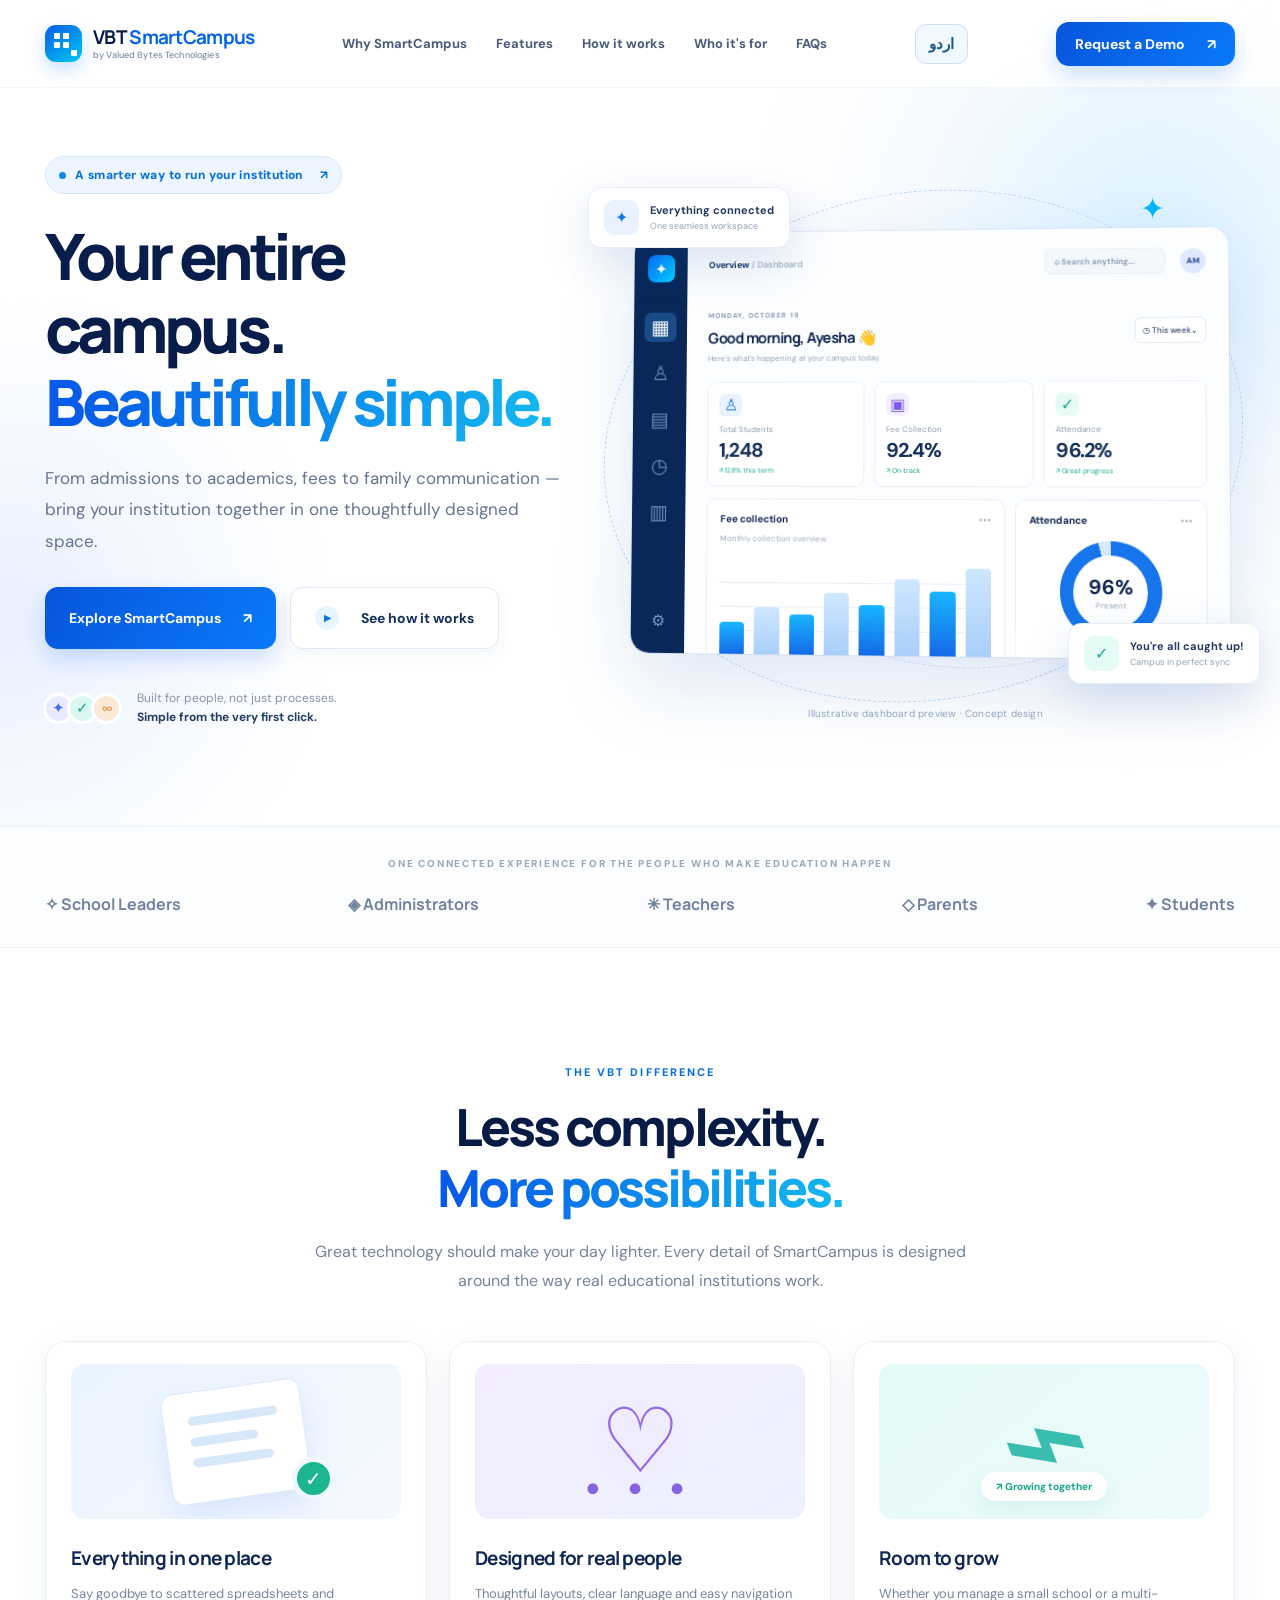
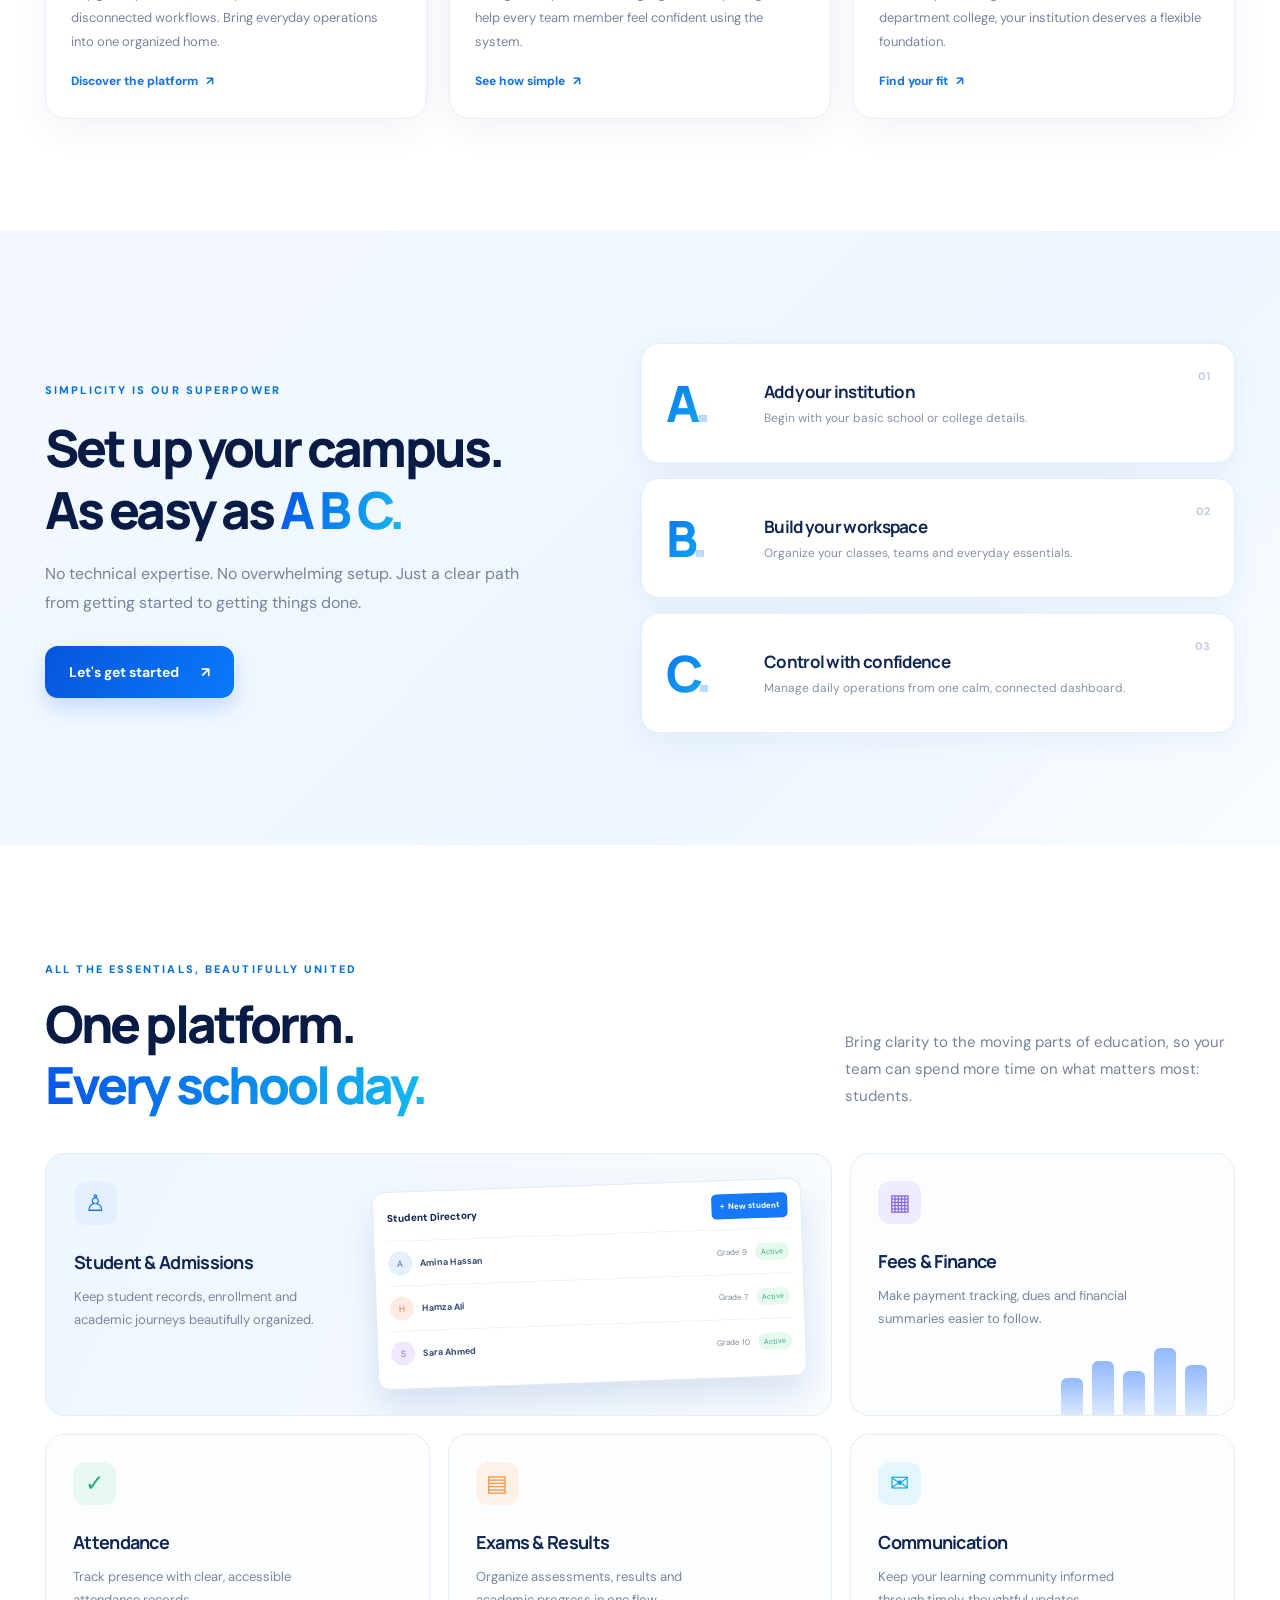
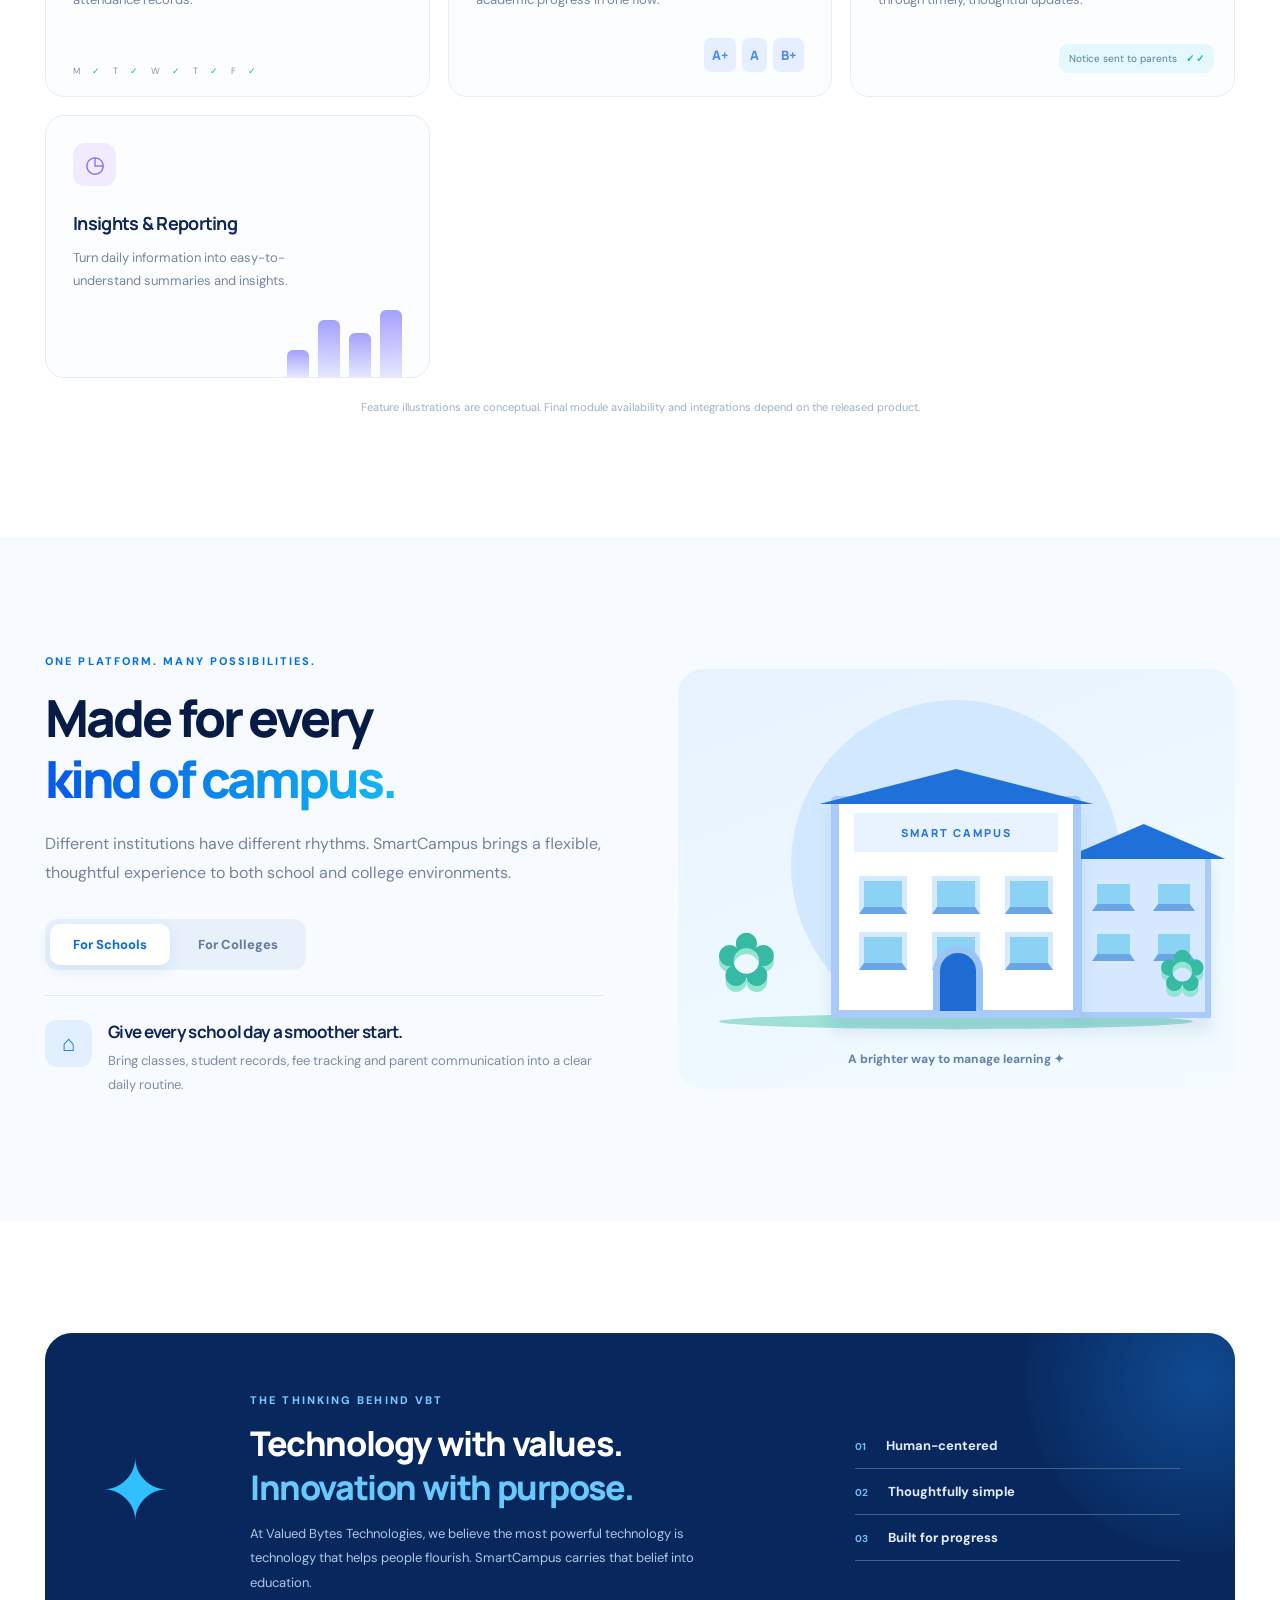
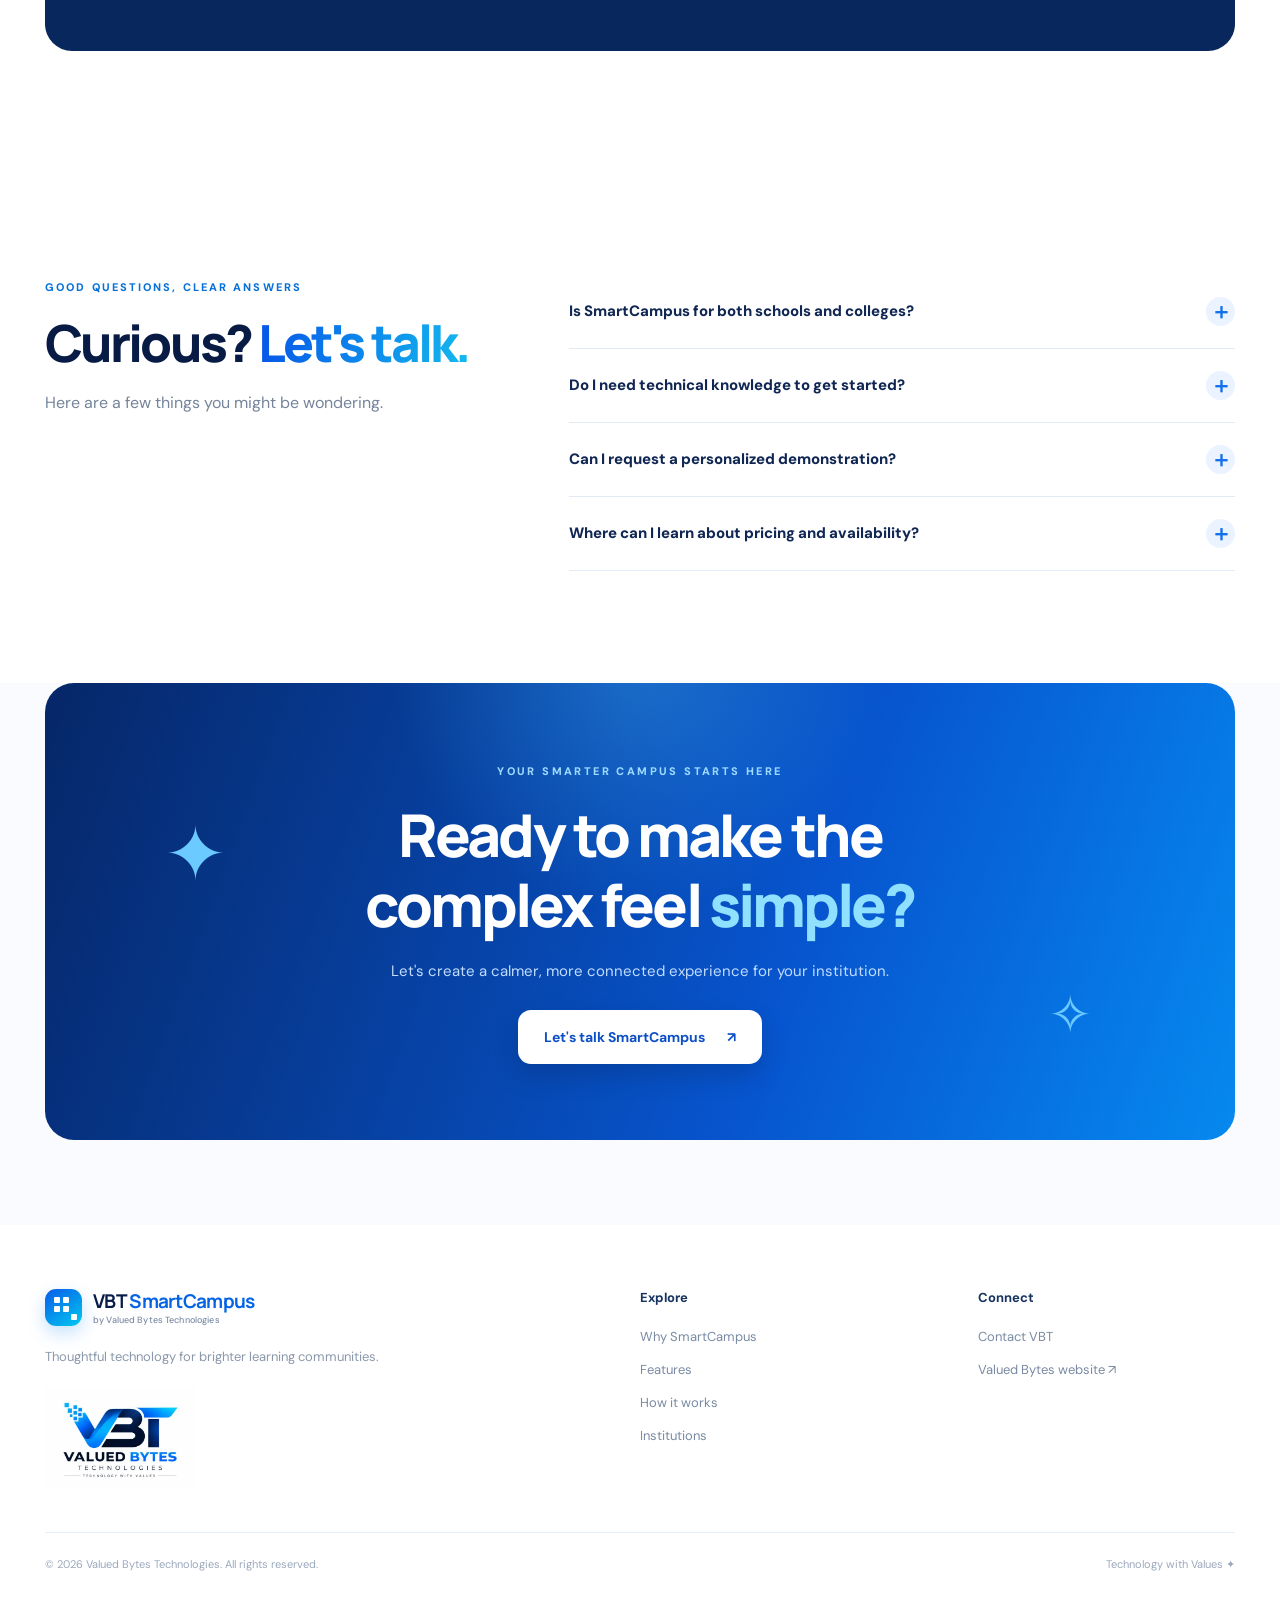
==== commit 4c73381a: "Add English Urdu language switch across website and SmartCampus pages" ====
--- a/smartcampus/index.html
+++ b/smartcampus/index.html
@@ -1,8 +1,8 @@
 <!DOCTYPE html>
-<html lang="en"><head><meta charset="UTF-8"><meta name="viewport" content="width=device-width,initial-scale=1"><meta name="theme-color" content="#f7faff"><meta name="description" content="VBT SmartCampus — a beautifully simple school and college management experience by Valued Bytes Technologies."><title>VBT SmartCampus — Make Education Management Feel Effortless</title><link rel="preconnect" href="https://fonts.googleapis.com"><link rel="preconnect" href="https://fonts.gstatic.com" crossorigin><link href="https://fonts.googleapis.com/css2?family=DM+Sans:wght@400;500;600;700&family=Manrope:wght@400;500;600;700;800&display=swap" rel="stylesheet"><link rel="stylesheet" href="styles.css"></head>
+<html lang="en"><head><meta charset="UTF-8"><meta name="viewport" content="width=device-width,initial-scale=1"><meta name="theme-color" content="#f7faff"><meta name="description" content="VBT SmartCampus — a beautifully simple school and college management experience by Valued Bytes Technologies."><title>VBT SmartCampus — Make Education Management Feel Effortless</title><link rel="preconnect" href="https://fonts.googleapis.com"><link rel="preconnect" href="https://fonts.gstatic.com" crossorigin><link href="https://fonts.googleapis.com/css2?family=DM+Sans:wght@400;500;600;700&family=Manrope:wght@400;500;600;700;800&family=Noto+Nastaliq+Urdu:wght@400;500;600;700&display=swap" rel="stylesheet"><link rel="stylesheet" href="styles.css?v=20261023-urdu"></head>
 <body>
 <div class="ambient ambient-one"></div><div class="ambient ambient-two"></div>
-<header class="site-header"><div class="container nav-wrap"><a href="#home" class="brand" aria-label="VBT SmartCampus home"><span class="brand-mark"><span></span><span></span><span></span><span></span><span></span></span><span class="brand-copy"><strong>VBT <em>SmartCampus</em></strong><small>by Valued Bytes Technologies</small></span></a><nav class="nav-links" id="mainNav"><a href="#why">Why SmartCampus</a><a href="#features">Features</a><a href="#how">How it works</a><a href="#institutions">Who it's for</a><a href="#faq">FAQs</a></nav><a href="mailto:info@valuedbytes.com?subject=VBT%20SmartCampus%20Demo%20Request" class="btn btn-small btn-primary desktop-cta">Request a Demo <span>↗</span></a><button class="menu-toggle" id="menuToggle" aria-label="Open menu" aria-expanded="false"><span></span><span></span><span></span></button></div></header>
+<header class="site-header"><div class="container nav-wrap"><a href="#home" class="brand" aria-label="VBT SmartCampus home"><span class="brand-mark"><span></span><span></span><span></span><span></span><span></span></span><span class="brand-copy"><strong>VBT <em>SmartCampus</em></strong><small>by Valued Bytes Technologies</small></span></a><nav class="nav-links" id="mainNav"><a href="#why">Why SmartCampus</a><a href="#features">Features</a><a href="#how">How it works</a><a href="#institutions">Who it's for</a><a href="#faq">FAQs</a></nav><button type="button" class="campus-language" id="campusLanguage" aria-label="Switch website language to Urdu">اردو</button><a href="mailto:info@valuedbytes.com?subject=VBT%20SmartCampus%20Demo%20Request" class="btn btn-small btn-primary desktop-cta">Request a Demo <span>↗</span></a><button class="menu-toggle" id="menuToggle" aria-label="Open menu" aria-expanded="false"><span></span><span></span><span></span></button></div></header>
 <main id="home">
 <section class="hero container"><div class="hero-copy"><div class="eyebrow"><span class="dot"></span> A smarter way to run your institution <span class="eyebrow-arrow">↗</span></div><h1>Your entire campus.<br><span class="gradient-text">Beautifully simple.</span></h1><p class="hero-lead">From admissions to academics, fees to family communication — bring your institution together in one thoughtfully designed space.</p><div class="hero-actions"><a class="btn btn-primary btn-large" href="mailto:info@valuedbytes.com?subject=VBT%20SmartCampus%20Demo%20Request">Explore SmartCampus <span>↗</span></a><a class="btn btn-light btn-large" href="#how"><span class="play-circle">▶</span> See how it works</a></div><div class="hero-footnote"><div class="avatar-stack"><span>✦</span><span>✓</span><span>∞</span></div><p>Built for people, not just processes.<br><strong>Simple from the very first click.</strong></p></div></div><div class="hero-visual"><div class="orbit orbit-a"></div><div class="orbit orbit-b"></div><div class="spark spark-one">✦</div><div class="spark spark-two">✳</div><div class="float-tag top-tag"><span class="tag-icon blue">✦</span><span><strong>Everything connected</strong><small>One seamless workspace</small></span></div><div class="dashboard"><aside class="dash-side"><div class="dash-logo">✦</div><span class="dash-nav active">▦</span><span class="dash-nav">♙</span><span class="dash-nav">▤</span><span class="dash-nav">◷</span><span class="dash-nav">▥</span><span class="dash-bottom">⚙</span></aside><div class="dash-main"><div class="dash-top"><span>Overview <b>/ Dashboard</b></span><div class="dash-search">⌕ <span>Search anything...</span></div><span class="dash-user">AM</span></div><div class="dash-greeting"><div><small>MONDAY, OCTOBER 19</small><h3>Good morning, Ayesha 👋</h3><p>Here's what's happening at your campus today.</p></div><span class="dash-date">◷ This week⌄</span></div><div class="metric-grid"><div class="metric"><div class="metric-icon ic-blue">♙</div><small>Total Students</small><strong>1,248</strong><span>↗ 12.8% this term</span></div><div class="metric"><div class="metric-icon ic-violet">▣</div><small>Fee Collection</small><strong>92.4%</strong><span>↗ On track</span></div><div class="metric"><div class="metric-icon ic-mint">✓</div><small>Attendance</small><strong>96.2%</strong><span>↗ Great progress</span></div></div><div class="dash-body"><div class="chart-panel"><div class="panel-title"><strong>Fee collection</strong><span>•••</span></div><small>Monthly collection overview</small><div class="chart-grid"><div class="bar h35"></div><div class="bar h52"></div><div class="bar h44"></div><div class="bar h68"></div><div class="bar h55"></div><div class="bar h83"></div><div class="bar h70"></div><div class="bar h95"></div></div><div class="chart-months"><span>Mar</span><span>Apr</span><span>May</span><span>Jun</span><span>Jul</span><span>Aug</span><span>Sep</span><span>Oct</span></div></div><div class="attendance-panel"><div class="panel-title"><strong>Attendance</strong><span>•••</span></div><div class="donut"><div><strong>96%</strong><small>Present</small></div></div><div class="legend"><span><i></i> Present</span><span><i></i> Absent</span></div></div></div><div class="dash-table"><strong>Recent activity</strong><div><span class="activity-icon">✓</span><span>Attendance marked for Grade 8-A</span><em>Just now</em></div><div><span class="activity-icon purple">▣</span><span>Monthly fee summary updated</span><em>12 min ago</em></div></div></div></div><div class="float-tag bottom-tag"><span class="tag-icon mint">✓</span><span><strong>You're all caught up!</strong><small>Campus in perfect sync</small></span></div><div class="illustration-caption">Illustrative dashboard preview · Concept design</div></div></section>
 <section class="trust-strip"><div class="container"><p>ONE CONNECTED EXPERIENCE FOR THE PEOPLE WHO MAKE EDUCATION HAPPEN</p><div class="trust-items"><span>✧ School Leaders</span><span>◈ Administrators</span><span>✳ Teachers</span><span>◇ Parents</span><span>✦ Students</span></div></div></section>
@@ -14,4 +14,4 @@
 <section id="faq" class="section faq-section container"><div class="faq-heading"><span class="section-label">GOOD QUESTIONS, CLEAR ANSWERS</span><h2>Curious? <span class="gradient-text">Let's talk.</span></h2><p>Here are a few things you might be wondering.</p></div><div class="faq-list"><details><summary>Is SmartCampus for both schools and colleges?<span>＋</span></summary><p>Yes. SmartCampus is envisioned as a unified education-management experience for schools and colleges, with workflows that can adapt to different institutions.</p></details><details><summary>Do I need technical knowledge to get started?<span>＋</span></summary><p>The experience is being designed around straightforward setup, understandable language and simple navigation so your team doesn't need to be technical experts.</p></details><details><summary>Can I request a personalized demonstration?<span>＋</span></summary><p>Absolutely. Use the Request a Demo button to email the VBT team and tell us about your institution.</p></details><details><summary>Where can I learn about pricing and availability?<span>＋</span></summary><p>Contact Valued Bytes Technologies for current plans, release availability and a solution tailored to your institution.</p></details></div></section>
 <section class="final-cta"><div class="container cta-inner"><div class="cta-glow"></div><span class="cta-kicker">YOUR SMARTER CAMPUS STARTS HERE</span><h2>Ready to make the<br>complex feel <em>simple?</em></h2><p>Let's create a calmer, more connected experience for your institution.</p><a href="mailto:info@valuedbytes.com?subject=Let's%20Talk%20About%20VBT%20SmartCampus" class="btn btn-white btn-large">Let's talk SmartCampus <span>↗</span></a><span class="cta-star cta-star-one">✦</span><span class="cta-star cta-star-two">✧</span></div></section>
 </main><footer><div class="container footer-main"><div class="footer-brand"><a href="#home" class="brand"><span class="brand-mark"><span></span><span></span><span></span><span></span><span></span></span><span class="brand-copy"><strong>VBT <em>SmartCampus</em></strong><small>by Valued Bytes Technologies</small></span></a><p>Thoughtful technology for brighter learning communities.</p><img src="assets/VBT.webp" alt="Valued Bytes Technologies — Technology with Values" class="company-logo"></div><div class="footer-column"><strong>Explore</strong><a href="#why">Why SmartCampus</a><a href="#features">Features</a><a href="#how">How it works</a><a href="#institutions">Institutions</a></div><div class="footer-column"><strong>Connect</strong><a href="mailto:">Contact VBT</a><a href="https://valuedbytes.com" target="_blank" rel="noopener">Valued Bytes website ↗</a></div></div><div class="container footer-bottom"><span>© <span id="year"></span> Valued Bytes Technologies. All rights reserved.</span><span>Technology with Values ✦</span></div></footer>
-<script src="script.js"></script></body></html>
+<script src="script.js"></script><script src="i18n.js"></script></body></html>
--- a/smartcampus/styles.css
+++ b/smartcampus/styles.css
@@ -3,3 +3,20 @@
 @media(max-width:820px){.container{width:min(100% - 36px,650px)}.site-header{height:73px}.desktop-cta{display:none}.menu-toggle{display:block}.nav-links{display:none;position:absolute;left:0;right:0;top:73px;background:#fff;padding:22px 26px;box-shadow:0 15px 25px #0a2d6b15;flex-direction:column;align-items:flex-start;gap:23px}.nav-links.open{display:flex}.nav-links a{font-size:15px}.hero{grid-template-columns:1fr;padding-top:65px;padding-bottom:70px;gap:30px;min-height:0}.hero h1{font-size:clamp(44px,8vw,63px)}.hero-lead{font-size:16px}.hero-visual{min-height:490px}.dashboard{max-width:580px}.trust-items{flex-wrap:wrap;justify-content:center;gap:22px 33px}.section{padding-top:75px;padding-bottom:75px}.benefit-grid{grid-template-columns:1fr}.benefit-illustration{height:190px}.benefit-card p{min-height:0}.abc-layout,.institution-layout,.faq-section{grid-template-columns:1fr}.abc-layout{gap:30px}.section-heading.split{display:block}.section-heading.split p{max-width:600px;margin-top:20px}.feature-grid{grid-template-columns:repeat(2,1fr)}.feature-card.featured{grid-column:span 2}.values-panel{grid-template-columns:1fr;padding:38px;gap:15px}.values-mark{font-size:58px}.values-list{margin-top:12px}.faq-section{gap:18px}.footer-main{gap:25px}}
 @media(max-width:550px){h2{font-size:37px;letter-spacing:-2px}.brand-copy strong{font-size:16px}.brand-copy small{font-size:8px}.hero{padding-top:45px}.hero h1{font-size:43px;letter-spacing:-2.7px}.hero-actions{align-items:stretch;gap:10px}.hero-actions .btn{padding:15px;font-size:12px;gap:10px}.hero-visual{min-height:350px;margin:0 -5px}.dashboard{height:300px;border-radius:12px}.dash-side{width:35px;padding:12px 0;gap:8px}.dash-logo{width:20px;height:20px;font-size:12px;margin-bottom:6px}.dash-nav{font-size:13px;height:22px;width:25px}.dash-main{padding:11px}.dash-top{font-size:7px}.dash-search{width:80px;font-size:8px}.dash-search span{font-size:6px}.dash-user{width:20px;height:20px;font-size:6px}.dash-greeting{margin:13px 0 10px}.dash-greeting h3{font-size:11px}.dash-greeting p{font-size:6px}.dash-date{font-size:6px;padding:5px}.metric-grid{gap:5px}.metric{padding:6px}.metric-icon{width:15px;height:15px;font-size:9px;margin-bottom:4px}.metric small{font-size:6px}.metric strong{font-size:13px}.metric span{font-size:5px}.dash-body{gap:5px;margin-top:7px}.chart-panel,.attendance-panel{padding:7px}.panel-title{font-size:7px}.chart-panel>small{font-size:6px}.chart-grid{height:64px;gap:4px;margin-top:7px}.chart-months{font-size:5px}.donut{height:65px;width:65px;margin:9px auto}.donut>div{width:47px;height:47px}.donut strong{font-size:13px}.donut small{font-size:6px}.legend{font-size:6px}.dash-table{margin-top:6px;padding:6px}.dash-table>strong{font-size:7px}.dash-table>div{font-size:6px;padding-top:4px;margin-top:4px}.float-tag{padding:7px;gap:6px;border-radius:8px}.top-tag{top:3px;left:-7px}.bottom-tag{right:-6px;bottom:3px}.tag-icon{width:25px;height:25px}.float-tag strong{font-size:8px}.float-tag small{font-size:6px}.illustration-caption{bottom:-18px;font-size:8px}.trust-items{font-size:12px}.feature-grid{grid-template-columns:1fr}.feature-card.featured{grid-column:span 1;display:block}.admission-visual{margin-top:25px}.feature-card{min-height:230px}.abc-step{padding:20px 14px;gap:12px}.letter{font-size:39px;width:50px}.abc-step h3{font-size:14px}.abc-step p{font-size:11px}.step-number{display:none}.campus-art{height:350px}.building-front{transform:scale(.8);transform-origin:bottom center}.building-back{transform:translateX(15px) scale(.75);transform-origin:bottom center}.t1{left:10px}.t2{right:0}.values-panel{padding:28px}.values-panel h2{font-size:27px}.footer-main{grid-template-columns:1fr 1fr;gap:35px}.footer-brand{grid-column:span 2}.footer-bottom{flex-direction:column;gap:10px;text-align:center}.cta-inner{padding:66px 18px}.cta-star-one{left:0;font-size:34px}.cta-star-two{right:1%;font-size:30px}}
 @media(prefers-reduced-motion:reduce){*{scroll-behavior:auto!important;animation:none!important;transition:none!important}}
+/* Urdu / English bilingual controls and Nastaliq typography */
+.campus-language{border:1px solid #cbdff1;background:#f2f8ff;color:#17588b;border-radius:11px;padding:9px 13px;font-size:15px;font-weight:800;white-space:nowrap;flex:none;cursor:pointer}
+.campus-language:hover,.campus-language:focus-visible{background:#0a70d8;color:#fff}
+.campus-urdu{font-family:'Jameel Noori Nastaleeq','Jameel Noori Nastaleeq Kasheeda','Noto Nastaliq Urdu',serif}
+.campus-urdu h1,.campus-urdu h2,.campus-urdu h3,.campus-urdu p,.campus-urdu a,.campus-urdu button,.campus-urdu span,.campus-urdu strong,.campus-urdu small{font-family:'Jameel Noori Nastaleeq','Jameel Noori Nastaleeq Kasheeda','Noto Nastaliq Urdu',serif}
+.campus-urdu .brand-copy,.campus-urdu .brand-copy strong,.campus-urdu .brand-copy small{font-family:Manrope,sans-serif;direction:ltr;text-align:left}
+.campus-urdu h1,.campus-urdu h2{letter-spacing:0;line-height:1.75}
+.campus-urdu h1{font-size:clamp(34px,4vw,55px)}
+.campus-urdu h2{font-size:clamp(30px,3.5vw,46px)}
+.campus-urdu h3{line-height:1.9;letter-spacing:0}
+.campus-urdu p,.campus-urdu .hero-lead,.campus-urdu .feature-card p{line-height:2.35}
+.campus-urdu .nav-links a,.campus-urdu .btn{font-size:14px}
+.campus-urdu .eyebrow,.campus-urdu .section-label{letter-spacing:0}
+.campus-urdu .dashboard,.campus-urdu .admission-visual,.campus-urdu .campus-art{direction:ltr}
+.campus-urdu .faq-list summary{line-height:2}
+@media(max-width:820px){.campus-urdu h1{font-size:41px}}
+@media(max-width:550px){.campus-language{padding:7px 9px;font-size:13px}.campus-urdu h1{font-size:34px}.campus-urdu h2{font-size:30px}.campus-urdu p{font-size:15px}}
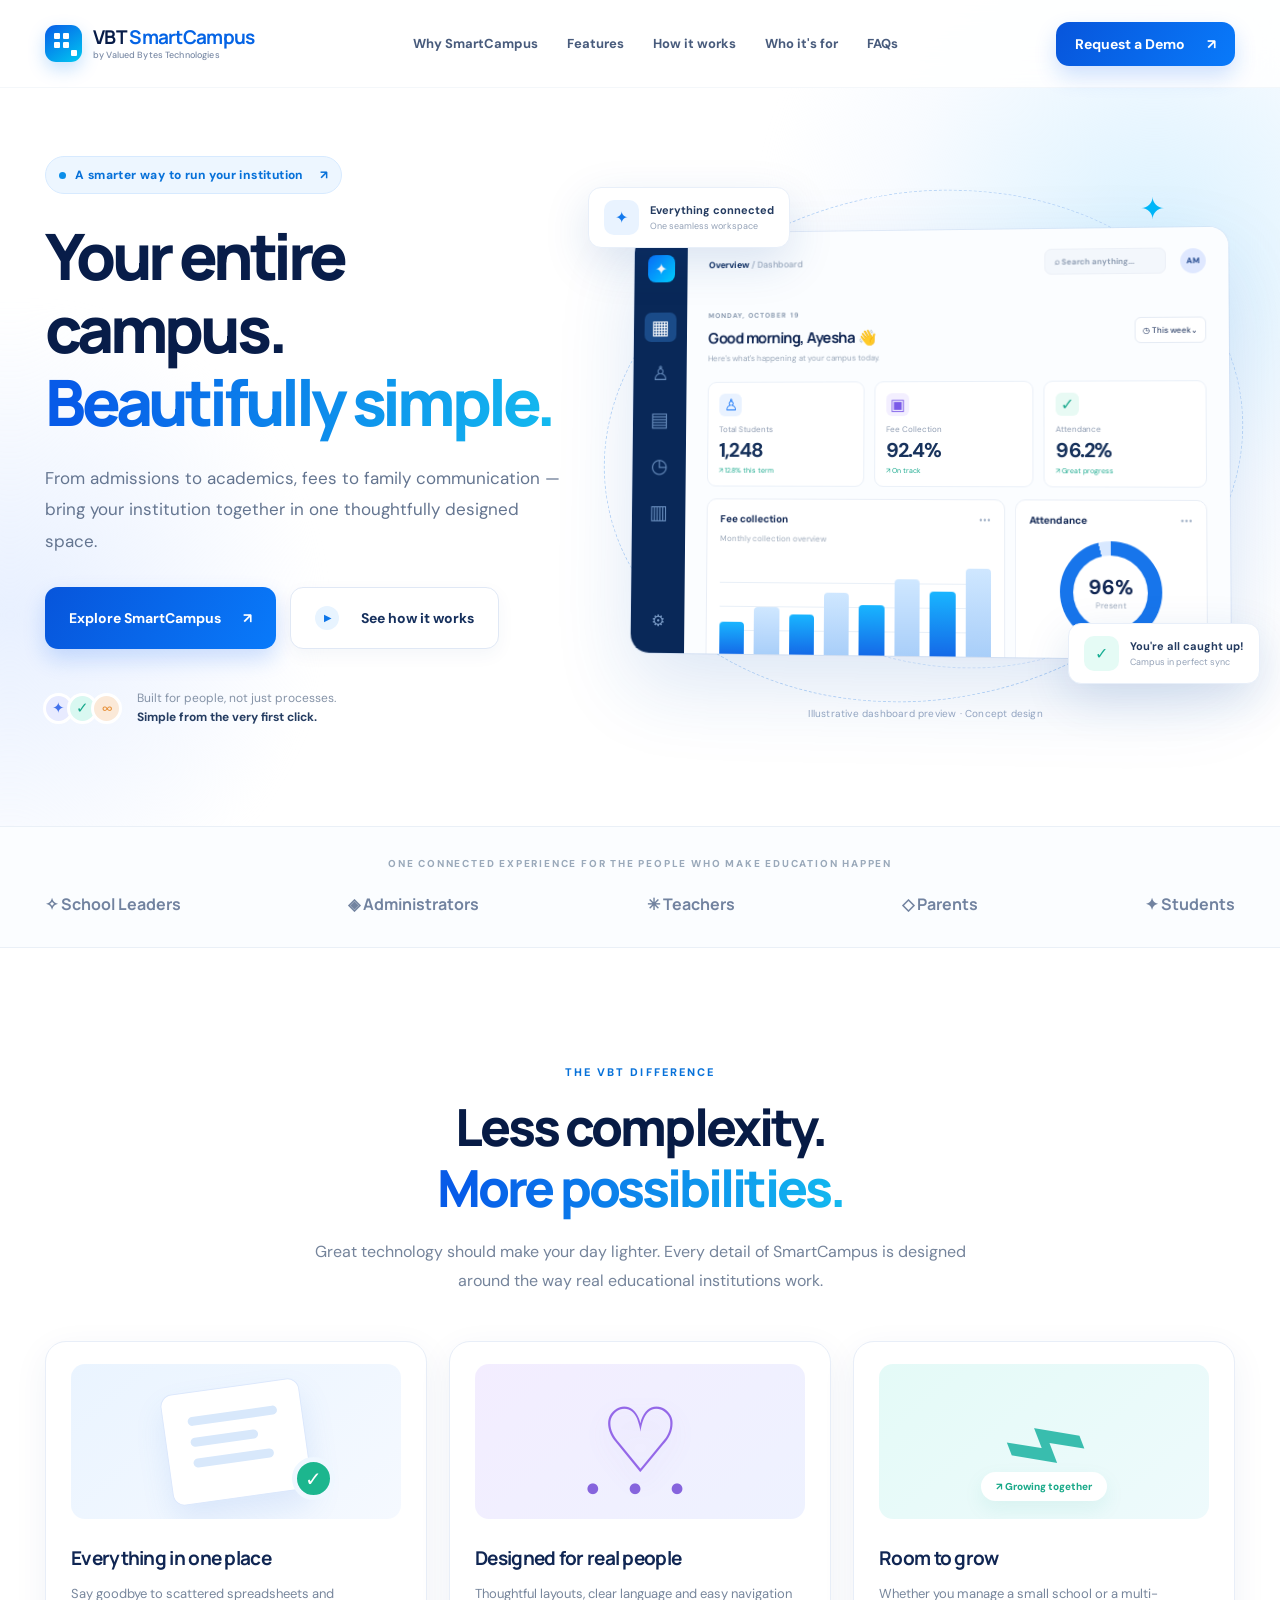
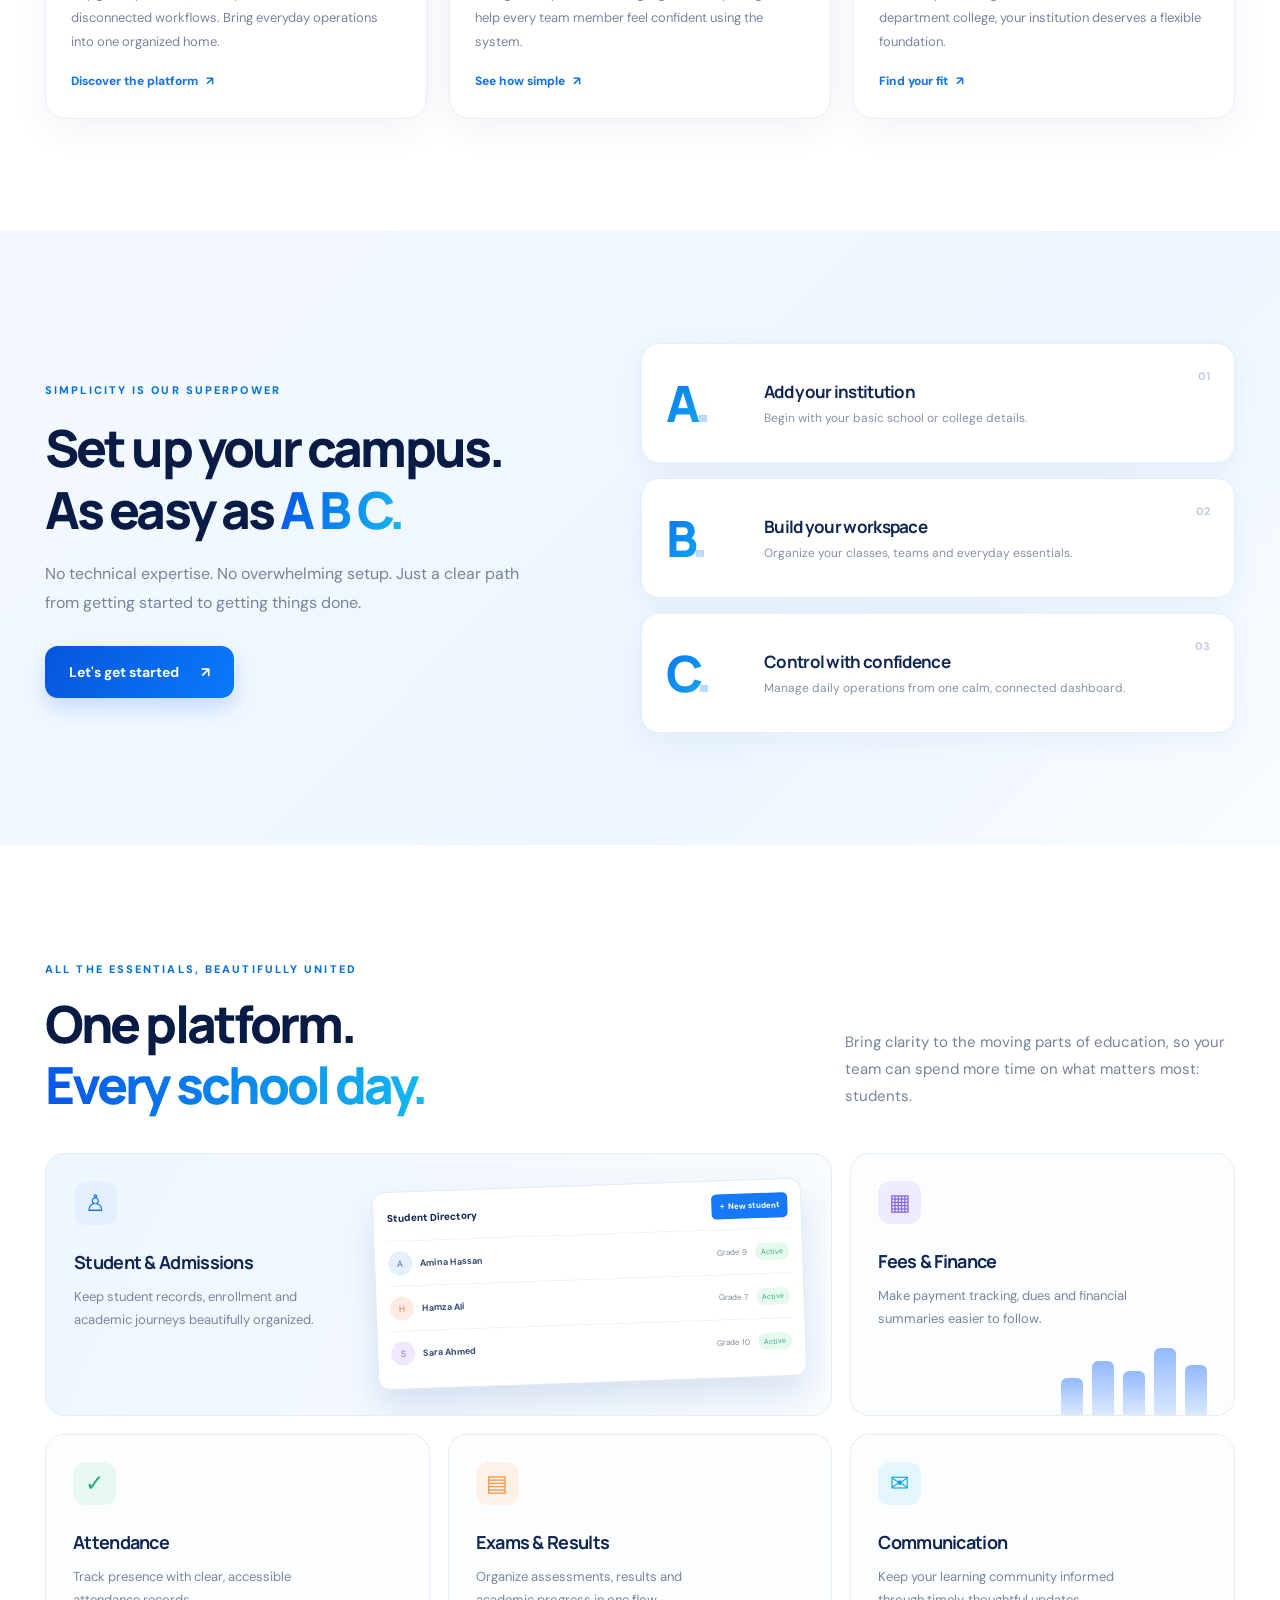
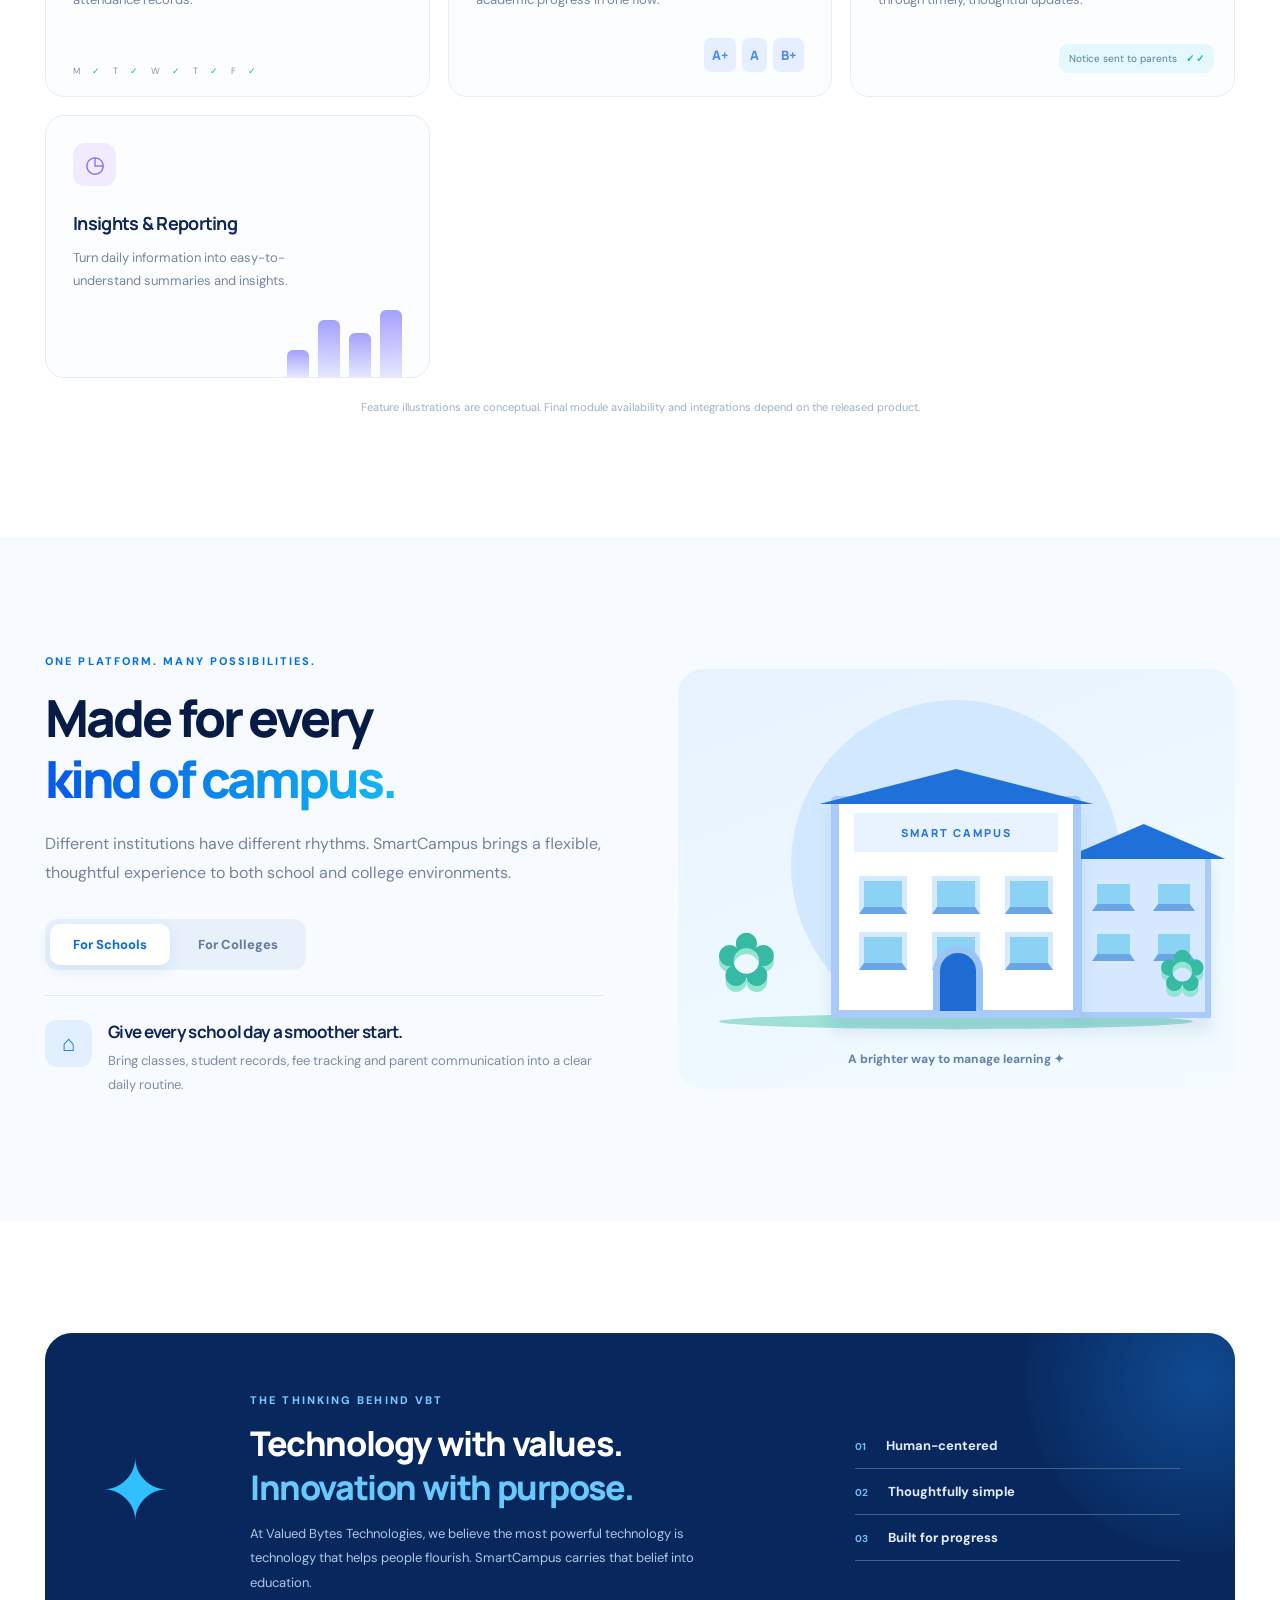
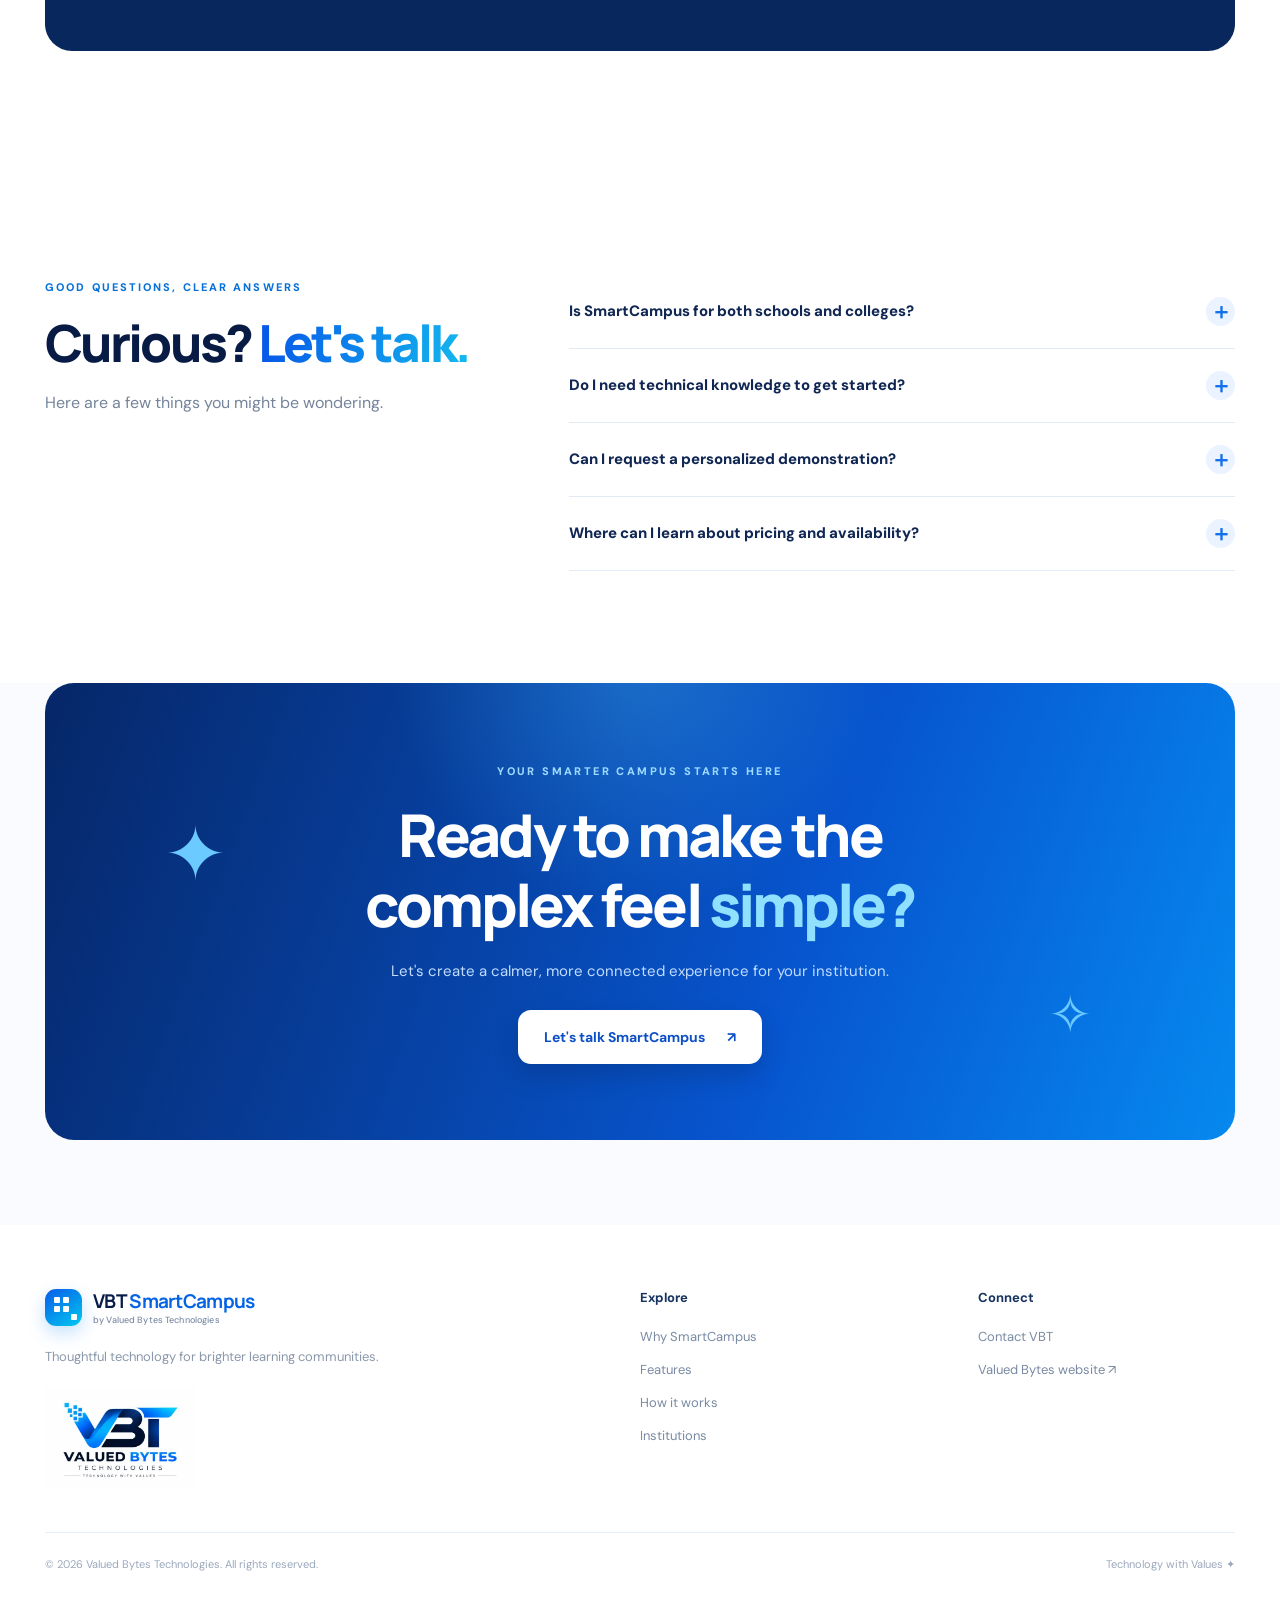
==== commit 2d906f67: "Remove the site language switch and keep the Urdu homepage message" ====
--- a/smartcampus/index.html
+++ b/smartcampus/index.html
@@ -1,8 +1,8 @@
 <!DOCTYPE html>
-<html lang="en"><head><meta charset="UTF-8"><meta name="viewport" content="width=device-width,initial-scale=1"><meta name="theme-color" content="#f7faff"><meta name="description" content="VBT SmartCampus — a beautifully simple school and college management experience by Valued Bytes Technologies."><title>VBT SmartCampus — Make Education Management Feel Effortless</title><link rel="preconnect" href="https://fonts.googleapis.com"><link rel="preconnect" href="https://fonts.gstatic.com" crossorigin><link href="https://fonts.googleapis.com/css2?family=DM+Sans:wght@400;500;600;700&family=Manrope:wght@400;500;600;700;800&family=Noto+Nastaliq+Urdu:wght@400;500;600;700&display=swap" rel="stylesheet"><link rel="stylesheet" href="styles.css?v=20261023-urdu"></head>
+<html lang="en"><head><meta charset="UTF-8"><meta name="viewport" content="width=device-width,initial-scale=1"><meta name="theme-color" content="#f7faff"><meta name="description" content="VBT SmartCampus — a beautifully simple school and college management experience by Valued Bytes Technologies."><title>VBT SmartCampus — Make Education Management Feel Effortless</title><link rel="preconnect" href="https://fonts.googleapis.com"><link rel="preconnect" href="https://fonts.gstatic.com" crossorigin><link href="https://fonts.googleapis.com/css2?family=DM+Sans:wght@400;500;600;700&family=Manrope:wght@400;500;600;700;800&display=swap" rel="stylesheet"><link rel="stylesheet" href="styles.css?v=urdu-fallback-20261024"></head>
 <body>
 <div class="ambient ambient-one"></div><div class="ambient ambient-two"></div>
-<header class="site-header"><div class="container nav-wrap"><a href="#home" class="brand" aria-label="VBT SmartCampus home"><span class="brand-mark"><span></span><span></span><span></span><span></span><span></span></span><span class="brand-copy"><strong>VBT <em>SmartCampus</em></strong><small>by Valued Bytes Technologies</small></span></a><nav class="nav-links" id="mainNav"><a href="#why">Why SmartCampus</a><a href="#features">Features</a><a href="#how">How it works</a><a href="#institutions">Who it's for</a><a href="#faq">FAQs</a></nav><button type="button" class="campus-language" id="campusLanguage" aria-label="Switch website language to Urdu">اردو</button><a href="mailto:info@valuedbytes.com?subject=VBT%20SmartCampus%20Demo%20Request" class="btn btn-small btn-primary desktop-cta">Request a Demo <span>↗</span></a><button class="menu-toggle" id="menuToggle" aria-label="Open menu" aria-expanded="false"><span></span><span></span><span></span></button></div></header>
+<header class="site-header"><div class="container nav-wrap"><a href="#home" class="brand" aria-label="VBT SmartCampus home"><span class="brand-mark"><span></span><span></span><span></span><span></span><span></span></span><span class="brand-copy"><strong>VBT <em>SmartCampus</em></strong><small>by Valued Bytes Technologies</small></span></a><nav class="nav-links" id="mainNav"><a href="#why">Why SmartCampus</a><a href="#features">Features</a><a href="#how">How it works</a><a href="#institutions">Who it's for</a><a href="#faq">FAQs</a></nav><a href="mailto:info@valuedbytes.com?subject=VBT%20SmartCampus%20Demo%20Request" class="btn btn-small btn-primary desktop-cta">Request a Demo <span>↗</span></a><button class="menu-toggle" id="menuToggle" aria-label="Open menu" aria-expanded="false"><span></span><span></span><span></span></button></div></header>
 <main id="home">
 <section class="hero container"><div class="hero-copy"><div class="eyebrow"><span class="dot"></span> A smarter way to run your institution <span class="eyebrow-arrow">↗</span></div><h1>Your entire campus.<br><span class="gradient-text">Beautifully simple.</span></h1><p class="hero-lead">From admissions to academics, fees to family communication — bring your institution together in one thoughtfully designed space.</p><div class="hero-actions"><a class="btn btn-primary btn-large" href="mailto:info@valuedbytes.com?subject=VBT%20SmartCampus%20Demo%20Request">Explore SmartCampus <span>↗</span></a><a class="btn btn-light btn-large" href="#how"><span class="play-circle">▶</span> See how it works</a></div><div class="hero-footnote"><div class="avatar-stack"><span>✦</span><span>✓</span><span>∞</span></div><p>Built for people, not just processes.<br><strong>Simple from the very first click.</strong></p></div></div><div class="hero-visual"><div class="orbit orbit-a"></div><div class="orbit orbit-b"></div><div class="spark spark-one">✦</div><div class="spark spark-two">✳</div><div class="float-tag top-tag"><span class="tag-icon blue">✦</span><span><strong>Everything connected</strong><small>One seamless workspace</small></span></div><div class="dashboard"><aside class="dash-side"><div class="dash-logo">✦</div><span class="dash-nav active">▦</span><span class="dash-nav">♙</span><span class="dash-nav">▤</span><span class="dash-nav">◷</span><span class="dash-nav">▥</span><span class="dash-bottom">⚙</span></aside><div class="dash-main"><div class="dash-top"><span>Overview <b>/ Dashboard</b></span><div class="dash-search">⌕ <span>Search anything...</span></div><span class="dash-user">AM</span></div><div class="dash-greeting"><div><small>MONDAY, OCTOBER 19</small><h3>Good morning, Ayesha 👋</h3><p>Here's what's happening at your campus today.</p></div><span class="dash-date">◷ This week⌄</span></div><div class="metric-grid"><div class="metric"><div class="metric-icon ic-blue">♙</div><small>Total Students</small><strong>1,248</strong><span>↗ 12.8% this term</span></div><div class="metric"><div class="metric-icon ic-violet">▣</div><small>Fee Collection</small><strong>92.4%</strong><span>↗ On track</span></div><div class="metric"><div class="metric-icon ic-mint">✓</div><small>Attendance</small><strong>96.2%</strong><span>↗ Great progress</span></div></div><div class="dash-body"><div class="chart-panel"><div class="panel-title"><strong>Fee collection</strong><span>•••</span></div><small>Monthly collection overview</small><div class="chart-grid"><div class="bar h35"></div><div class="bar h52"></div><div class="bar h44"></div><div class="bar h68"></div><div class="bar h55"></div><div class="bar h83"></div><div class="bar h70"></div><div class="bar h95"></div></div><div class="chart-months"><span>Mar</span><span>Apr</span><span>May</span><span>Jun</span><span>Jul</span><span>Aug</span><span>Sep</span><span>Oct</span></div></div><div class="attendance-panel"><div class="panel-title"><strong>Attendance</strong><span>•••</span></div><div class="donut"><div><strong>96%</strong><small>Present</small></div></div><div class="legend"><span><i></i> Present</span><span><i></i> Absent</span></div></div></div><div class="dash-table"><strong>Recent activity</strong><div><span class="activity-icon">✓</span><span>Attendance marked for Grade 8-A</span><em>Just now</em></div><div><span class="activity-icon purple">▣</span><span>Monthly fee summary updated</span><em>12 min ago</em></div></div></div></div><div class="float-tag bottom-tag"><span class="tag-icon mint">✓</span><span><strong>You're all caught up!</strong><small>Campus in perfect sync</small></span></div><div class="illustration-caption">Illustrative dashboard preview · Concept design</div></div></section>
 <section class="trust-strip"><div class="container"><p>ONE CONNECTED EXPERIENCE FOR THE PEOPLE WHO MAKE EDUCATION HAPPEN</p><div class="trust-items"><span>✧ School Leaders</span><span>◈ Administrators</span><span>✳ Teachers</span><span>◇ Parents</span><span>✦ Students</span></div></div></section>
@@ -14,4 +14,4 @@
 <section id="faq" class="section faq-section container"><div class="faq-heading"><span class="section-label">GOOD QUESTIONS, CLEAR ANSWERS</span><h2>Curious? <span class="gradient-text">Let's talk.</span></h2><p>Here are a few things you might be wondering.</p></div><div class="faq-list"><details><summary>Is SmartCampus for both schools and colleges?<span>＋</span></summary><p>Yes. SmartCampus is envisioned as a unified education-management experience for schools and colleges, with workflows that can adapt to different institutions.</p></details><details><summary>Do I need technical knowledge to get started?<span>＋</span></summary><p>The experience is being designed around straightforward setup, understandable language and simple navigation so your team doesn't need to be technical experts.</p></details><details><summary>Can I request a personalized demonstration?<span>＋</span></summary><p>Absolutely. Use the Request a Demo button to email the VBT team and tell us about your institution.</p></details><details><summary>Where can I learn about pricing and availability?<span>＋</span></summary><p>Contact Valued Bytes Technologies for current plans, release availability and a solution tailored to your institution.</p></details></div></section>
 <section class="final-cta"><div class="container cta-inner"><div class="cta-glow"></div><span class="cta-kicker">YOUR SMARTER CAMPUS STARTS HERE</span><h2>Ready to make the<br>complex feel <em>simple?</em></h2><p>Let's create a calmer, more connected experience for your institution.</p><a href="mailto:info@valuedbytes.com?subject=Let's%20Talk%20About%20VBT%20SmartCampus" class="btn btn-white btn-large">Let's talk SmartCampus <span>↗</span></a><span class="cta-star cta-star-one">✦</span><span class="cta-star cta-star-two">✧</span></div></section>
 </main><footer><div class="container footer-main"><div class="footer-brand"><a href="#home" class="brand"><span class="brand-mark"><span></span><span></span><span></span><span></span><span></span></span><span class="brand-copy"><strong>VBT <em>SmartCampus</em></strong><small>by Valued Bytes Technologies</small></span></a><p>Thoughtful technology for brighter learning communities.</p><img src="assets/VBT.webp" alt="Valued Bytes Technologies — Technology with Values" class="company-logo"></div><div class="footer-column"><strong>Explore</strong><a href="#why">Why SmartCampus</a><a href="#features">Features</a><a href="#how">How it works</a><a href="#institutions">Institutions</a></div><div class="footer-column"><strong>Connect</strong><a href="mailto:">Contact VBT</a><a href="https://valuedbytes.com" target="_blank" rel="noopener">Valued Bytes website ↗</a></div></div><div class="container footer-bottom"><span>© <span id="year"></span> Valued Bytes Technologies. All rights reserved.</span><span>Technology with Values ✦</span></div></footer>
-<script src="script.js"></script><script src="i18n.js"></script></body></html>
+<script src="script.js"></script></body></html>
--- a/smartcampus/styles.css
+++ b/smartcampus/styles.css
@@ -1,3 +1,4 @@
+@font-face{font-family:'Jameel Noori Nastaleeq';src:url('../assets/fonts/Jameel%20Noori%20Nastaleeq.woff2') format('woff2');font-style:normal;font-weight:400;font-display:swap}
 :root{--navy:#071b45;--ink:#102653;--muted:#6c7b96;--blue:#1164f4;--cyan:#00bdf5;--bg:#f9fbff;--line:#e5ecf7;--shadow:0 24px 70px rgba(23,68,138,.09)}*{box-sizing:border-box}html{scroll-behavior:smooth;scroll-padding-top:95px}body{margin:0;overflow-x:hidden;background:#fff;color:var(--ink);font-family:'DM Sans',sans-serif;-webkit-font-smoothing:antialiased}button,a{font:inherit}button{cursor:pointer}a{text-decoration:none;color:inherit}.container{width:min(1190px,calc(100% - 56px));margin:auto}.ambient{position:absolute;pointer-events:none;z-index:-1;filter:blur(8px)}.ambient-one{width:770px;height:770px;right:-260px;top:-140px;background:radial-gradient(circle,#dbf2ff 0%,#eaf3ff55 49%,transparent 73%)}.ambient-two{width:620px;height:610px;left:-300px;top:310px;background:radial-gradient(circle,#e8f0ff 0%,transparent 72%)}h1,h2,h3,p{margin-top:0}h1,h2,h3,.brand{font-family:Manrope,sans-serif}h2{font-size:clamp(37px,4vw,55px);line-height:1.2;letter-spacing:-2.9px;color:#071b45;font-weight:800}h3{letter-spacing:-.7px}.gradient-text{background:linear-gradient(100deg,#075be8 7%,#13b8ef 98%);background-clip:text;-webkit-background-clip:text;color:transparent}.site-header{height:88px;position:sticky;top:0;z-index:50;background:rgba(255,255,255,.86);backdrop-filter:blur(18px);border-bottom:1px solid #e8edf575}.nav-wrap{display:flex;justify-content:space-between;align-items:center;height:100%;gap:24px}.brand{display:flex;gap:11px;align-items:center;flex-shrink:0}.brand-mark{width:37px;height:37px;background:linear-gradient(145deg,#085ce8,#00c9f1);border-radius:11px;position:relative;box-shadow:0 7px 18px #007cf73b;overflow:hidden}.brand-mark span{position:absolute;background:#fff;border-radius:1px;width:6px;height:6px}.brand-mark span:nth-child(1){top:8px;left:9px}.brand-mark span:nth-child(2){top:8px;left:18px}.brand-mark span:nth-child(3){top:17px;left:9px}.brand-mark span:nth-child(4){top:17px;left:18px}.brand-mark span:nth-child(5){top:25px;left:26px}.brand-copy{display:flex;flex-direction:column}.brand-copy strong{font-size:19px;color:#071c48;line-height:1.25;letter-spacing:-.7px}.brand-copy em{color:#0564e5;font-style:normal}.brand-copy small{font:500 9px 'DM Sans',sans-serif;letter-spacing:.13px;color:#7b8ba6}.nav-links{display:flex;align-items:center;gap:29px}.nav-links a{font-size:13px;font-weight:700;color:#485b7c;transition:.2s}.nav-links a:hover{color:var(--blue)}.btn{display:inline-flex;gap:22px;align-items:center;justify-content:center;border-radius:13px;font-weight:700;font-size:14px;transition:transform .2s,box-shadow .2s;white-space:nowrap}.btn:hover{transform:translateY(-3px)}.btn-primary{background:linear-gradient(120deg,#0755db,#097afa);color:white;box-shadow:0 10px 22px #1164f433}.btn-small{padding:13px 19px}.btn-large{padding:18px 24px}.btn-light{border:1px solid #e0e8f5;color:#16305d;background:#fff;box-shadow:0 6px 18px #0d3b7a0c}.btn-white{background:#fff;color:#0d50c5;padding:18px 26px;box-shadow:0 12px 24px #071b4535}.menu-toggle{display:none;background:none;border:0;width:37px;height:37px}.menu-toggle span{display:block;height:2px;background:#0a2452;margin:6px 0}.hero{min-height:680px;display:grid;grid-template-columns:.92fr 1.08fr;align-items:center;gap:44px;padding-top:68px;padding-bottom:98px}.hero-copy{position:relative;z-index:3}.eyebrow,.section-label{font-size:11px;letter-spacing:2.1px;font-weight:800;color:#0771d9}.eyebrow{display:inline-flex;align-items:center;gap:9px;background:#edf6ff;border:1px solid #d7eaff;padding:10px 13px;border-radius:30px;letter-spacing:.4px;font-size:12px}.dot{width:7px;height:7px;border-radius:50%;background:#0b8ee9}.eyebrow-arrow{padding-left:7px}.hero h1{font-size:clamp(48px,5vw,68px);font-weight:800;line-height:1.14;letter-spacing:-4.2px;margin:26px 0 24px;color:#081d49}.hero-lead{font-size:17px;color:#647590;line-height:1.85;max-width:530px}.hero-actions{display:flex;gap:14px;flex-wrap:wrap;margin-top:30px}.play-circle{display:grid;place-items:center;border-radius:50%;width:24px;height:24px;color:#0d75e8;background:#e8f4ff;font-size:9px}.hero-footnote{display:flex;align-items:center;gap:15px;margin-top:40px}.avatar-stack{display:flex;padding-left:5px}.avatar-stack span{width:31px;height:31px;display:grid;place-items:center;border:3px solid #fff;margin-left:-7px;border-radius:50%;font-size:15px;background:#e8ebff;color:#4372eb}.avatar-stack span:nth-child(2){background:#d9f8f1;color:#17a88c}.avatar-stack span:nth-child(3){background:#fbe9d8;color:#e68e35}.hero-footnote p{font-size:12px;line-height:1.6;color:#8593a7;margin:0}.hero-footnote strong{color:#253d62}.hero-visual{min-height:560px;position:relative;display:flex;align-items:center;justify-content:center}.orbit{position:absolute;border-radius:50%;border:1px dashed #bdd8f8;inset:30px -10px 22px -14px;transform:rotate(-10deg)}.orbit-b{inset:88px 44px 65px 27px;transform:rotate(22deg);border-color:#d8e8fc}.spark{position:absolute;color:#00b7f9;font-size:30px}.spark-one{top:27px;right:70px}.spark-two{left:17px;bottom:63px;color:#7bb2ff}.dashboard{width:100%;max-width:598px;height:426px;border-radius:19px;background:#fff;box-shadow:0 32px 80px #1b60ba26,0 0 0 1px #cbdaf066;display:flex;overflow:hidden;transform:perspective(1200px) rotateY(-4deg) rotateX(2deg);position:relative;z-index:2}.dash-side{width:55px;background:#092858;display:flex;align-items:center;flex-direction:column;padding:22px 0;gap:17px;flex-shrink:0}.dash-logo{width:28px;height:28px;background:linear-gradient(130deg,#0870ff,#00d2ff);border-radius:8px;color:#fff;display:grid;place-items:center;margin-bottom:14px}.dash-nav{color:#688dbd;font-size:20px;width:33px;height:30px;display:grid;place-items:center;border-radius:7px}.dash-nav.active{background:#1a4b89;color:white}.dash-bottom{margin-top:auto;color:#7798c4}.dash-main{flex:1;min-width:0;padding:20px 22px;background:#fbfdff}.dash-top{display:flex;align-items:center;gap:14px;font-size:9px;font-weight:800;color:#143263}.dash-top b{color:#9ba9bc;font-weight:500}.dash-search{margin-left:auto;background:#f3f7fc;border:1px solid #ecf0f7;color:#92a0b5;border-radius:7px;padding:6px 9px;width:120px}.dash-search span{font-size:8px}.dash-user{background:#dfe8ff;color:#254b90;border-radius:50%;display:grid;place-items:center;width:25px;height:25px;font-size:8px}.dash-greeting{display:flex;justify-content:space-between;align-items:center;margin:25px 0 19px}.dash-greeting small{font-size:7px;font-weight:800;color:#8b9bb0;letter-spacing:1px}.dash-greeting h3{font-size:15px;letter-spacing:-.5px;margin:5px 0}.dash-greeting p{font-size:8px;color:#98a6b8;margin:0}.dash-date{font-size:8px;border:1px solid #e5ebf4;padding:7px;border-radius:6px;background:white}.metric-grid{display:grid;grid-template-columns:repeat(3,1fr);gap:10px}.metric{background:#fff;border:1px solid #eaf0f8;border-radius:9px;padding:11px;min-width:0}.metric-icon{width:23px;height:23px;border-radius:6px;display:grid;place-items:center;margin-bottom:8px}.ic-blue{background:#e9f2ff;color:#1877f8}.ic-violet{background:#f3efff;color:#7a5ae8}.ic-mint{background:#e8faf4;color:#1daa8f}.metric small,.metric strong,.metric span{display:block}.metric small{font-size:8px;color:#8d9bb1}.metric strong{font-size:20px;letter-spacing:-.8px;margin:3px 0;color:#16315b}.metric span{color:#16a88c;font-size:7px}.dash-body{display:grid;grid-template-columns:1.6fr 1fr;gap:10px;margin-top:12px}.chart-panel,.attendance-panel,.dash-table{background:white;border:1px solid #e9eef6;border-radius:10px;padding:13px}.panel-title{display:flex;justify-content:space-between;font-size:10px}.panel-title span{color:#9aabc2}.chart-panel>small{font-size:8px;color:#9ba8b9}.chart-grid{height:93px;display:flex;align-items:flex-end;justify-content:space-around;gap:10px;margin-top:16px;background:repeating-linear-gradient(to top,#e8eff7 0,#e8eff7 1px,transparent 1px,transparent 24px)}.bar{flex:1;border-radius:4px 4px 0 0;background:linear-gradient(#19b5ff,#1468e7)}.bar:nth-child(even){background:linear-gradient(#cfe7ff,#a8cef9)}.h35{height:35%}.h52{height:52%}.h44{height:44%}.h68{height:68%}.h55{height:55%}.h83{height:83%}.h70{height:70%}.h95{height:95%}.chart-months{display:flex;justify-content:space-around;font-size:7px;color:#9caabd;margin-top:8px}.donut{margin:14px auto 12px;width:100px;height:100px;border-radius:50%;background:conic-gradient(#1775eb 0 96%,#d8e8ff 96% 100%);display:grid;place-items:center}.donut>div{background:white;border-radius:50%;height:73px;width:73px;display:grid;align-content:center;text-align:center}.donut strong{font-size:20px}.donut small{font-size:8px;color:#98a6b9}.legend{display:flex;gap:10px;justify-content:center;font-size:8px}.legend i{display:inline-block;width:6px;height:6px;border-radius:50%;background:#1775eb}.legend span:last-child i{background:#d8e8ff}.dash-table{margin-top:10px;padding:11px 13px}.dash-table>strong{font-size:9px}.dash-table>div{display:flex;align-items:center;gap:7px;border-top:1px solid #f1f4fa;padding-top:6px;margin-top:6px;font-size:8px;color:#5e7190}.dash-table em{margin-left:auto;font-style:normal;color:#a5b1c3}.activity-icon{background:#e8f8f2;color:#18ad89;padding:2px 5px;border-radius:4px}.activity-icon.purple{background:#f1edff;color:#8c67d8}.float-tag{position:absolute;z-index:5;background:#fff;box-shadow:0 15px 45px #174a9c25;border:1px solid #e8eff9;border-radius:13px;display:flex;align-items:center;gap:11px;padding:12px 15px;animation:float 5s ease-in-out infinite}.top-tag{top:25px;left:-28px}.bottom-tag{right:-25px;bottom:38px;animation-delay:-2s}.tag-icon{height:35px;width:35px;border-radius:10px;display:grid;place-items:center}.tag-icon.blue{color:#1379ed;background:#e9f3ff}.tag-icon.mint{color:#19ae94;background:#e5fbf5}.float-tag strong,.float-tag small{display:block}.float-tag strong{font-size:11px;color:#243b60}.float-tag small{font-size:9px;color:#93a1b6;margin-top:3px}.illustration-caption{position:absolute;bottom:2px;color:#96a7c1;font-size:10px;letter-spacing:.2px}.trust-strip{border-top:1px solid #eaf0f7;border-bottom:1px solid #eaf0f7;background:#fbfdff;padding:30px 0 32px;text-align:center}.trust-strip p{color:#9aa9ba;font-size:10px;letter-spacing:1.8px;font-weight:800;margin-bottom:23px}.trust-items{display:flex;justify-content:space-between;gap:20px;color:#7283a0;font:700 16px Manrope,sans-serif}.section{padding-top:112px;padding-bottom:112px}.section-heading.center{text-align:center;max-width:680px;margin:0 auto 45px}.section-heading h2{margin:15px 0 20px}.section-heading p,.abc-copy>p,.institution-copy>p,.faq-heading>p{font-size:16px;color:#75849b;line-height:1.8}.benefit-grid{display:grid;grid-template-columns:repeat(3,1fr);gap:22px}.benefit-card{background:#fff;border:1px solid #e8eef8;border-radius:21px;padding:22px 25px 28px;box-shadow:0 10px 35px #103b7910;transition:transform .2s}.benefit-card:hover{transform:translateY(-6px)}.benefit-card h3{font-size:19px;margin:26px 0 11px}.benefit-card p{color:#77869c;font-size:13px;line-height:1.85;min-height:74px}.benefit-card a{color:#1473e7;font-weight:800;font-size:12px}.benefit-card a span{margin-left:5px}.benefit-illustration{height:155px;border-radius:14px;position:relative;display:grid;place-items:center;overflow:hidden}.benefit-a{background:linear-gradient(140deg,#eaf4ff,#f5f9ff)}.mini-sheet{background:white;width:140px;height:112px;border:1px solid #dce8fc;box-shadow:0 16px 30px #4889e322;border-radius:12px;transform:rotate(-8deg);padding:24px}.mini-sheet i{display:block;height:9px;background:#d8e8fb;margin-bottom:12px;border-radius:10px}.mini-sheet i:nth-child(2){width:75%}.mini-sheet i:nth-child(3){width:90%}.mini-check{position:absolute;right:66px;bottom:19px;background:#1cb68e;color:white;width:43px;height:43px;display:grid;place-items:center;border-radius:50%;border:5px solid #eff7ff;font-size:20px}.benefit-b{background:linear-gradient(140deg,#f3edff,#eef2ff)}.mini-heart{font-size:90px;line-height:1;color:#9468e8;text-shadow:0 10px 25px #976ce83d}.mini-people{position:absolute;bottom:15px;color:#8664dd;letter-spacing:10px;font-size:25px}.benefit-c{background:linear-gradient(140deg,#e4faf7,#eefafc)}.growth-line{font-size:145px;color:#39bdae;transform:rotate(-21deg);font-family:serif;line-height:1}.growth-pill{position:absolute;bottom:18px;background:#fff;border-radius:20px;padding:8px 15px;font-size:10px;font-weight:800;color:#1aa989;box-shadow:0 8px 20px #15a68a16}.abc-section{background:linear-gradient(135deg,#f5f9ff,#edf6ff 65%,#f9fcff)}.abc-layout{display:grid;grid-template-columns:.92fr 1.08fr;gap:90px;align-items:center}.abc-copy h2{margin:18px 0 20px}.abc-copy p{margin-bottom:28px}.abc-copy .btn{padding:17px 24px}.abc-steps{display:grid;gap:15px}.abc-step{display:flex;align-items:center;gap:23px;background:#fff;border:1px solid #e5eefc;box-shadow:0 8px 25px #1e60ad10;border-radius:18px;padding:25px 24px}.letter{font:800 50px Manrope,sans-serif;letter-spacing:-5px;width:75px;background:linear-gradient(130deg,#0871f5,#18c4e8);background-clip:text;color:transparent}.letter span{color:#bedbff}.abc-step h3{font-size:17px;margin:0 0 6px}.abc-step p{font-size:12px;line-height:1.5;color:#8492a8;margin:0}.step-number{font-size:11px;color:#c1cee0;font-weight:800;margin-left:auto;align-self:flex-start}.section-heading.split{display:flex;justify-content:space-between;align-items:flex-end;gap:70px;margin-bottom:37px}.section-heading.split h2{margin:15px 0 0}.section-heading.split p{max-width:390px;margin-bottom:6px;font-size:15px}.feature-grid{display:grid;grid-template-columns:repeat(3,1fr);gap:18px}.feature-card{background:#fbfdff;border:1px solid #e7edf7;border-radius:19px;min-height:263px;overflow:hidden;padding:27px;position:relative;transition:.2s}.feature-card:hover{box-shadow:var(--shadow);transform:translateY(-4px)}.feature-card.featured{grid-column:span 2;display:grid;grid-template-columns:.8fr 1.2fr;gap:15px;background:linear-gradient(115deg,#eef6ff,#f9fcff);padding:28px}.feature-symbol{width:43px;height:43px;background:#e4f0ff;color:#1475ed;border-radius:12px;display:grid;place-items:center;font-size:23px;margin-bottom:25px}.feature-card h3{font-size:18px;margin-bottom:11px}.feature-card p{color:#78879d;font-size:13px;line-height:1.8;max-width:265px}.soft-violet{background:#f0ebff;color:#8669e8}.soft-green{background:#e7f9f1;color:#19ac86}.soft-peach{background:#fff1e5;color:#ee984c}.soft-sky{background:#e4f6ff;color:#12a5df}.admission-visual{align-self:center;background:#fff;border:1px solid #e3ebf5;border-radius:12px;box-shadow:0 18px 35px #114a9623;padding:13px;transform:rotate(-2deg);min-width:0}.admission-top{display:flex;justify-content:space-between;align-items:center;font-size:10px;font-weight:800;margin-bottom:10px}.admission-top span:last-child{font-size:8px;background:#1579f9;color:white;padding:7px;border-radius:5px}.student-row{display:flex;align-items:center;gap:8px;border-top:1px solid #eff3f8;padding:10px 0;font-size:8px;color:#7c8a9d}.student-row b{font-size:9px;color:#324b71;flex:1}.student-row em{font-size:7px;background:#e5f9ed;color:#24ae75;border-radius:8px;padding:4px 6px;font-style:normal}.student-avatar{font-size:9px;font-style:normal;color:#4f6b9b;background:#e5efff;border-radius:50%;width:24px;height:24px;display:grid;place-items:center}.av2{background:#feece4;color:#dc825c}.av3{background:#f1e8ff;color:#8b6ccc}.feature-decoration{position:absolute;right:27px;bottom:0}.bars-decoration,.insight-decoration{display:flex;align-items:end;gap:9px;height:67px}.bars-decoration i,.insight-decoration i{display:block;width:22px;background:linear-gradient(#93b9ff,#dbe9ff);border-radius:6px 6px 0 0;height:55%}.bars-decoration i:nth-child(2){height:80%}.bars-decoration i:nth-child(3){height:65%}.bars-decoration i:nth-child(4){height:100%}.bars-decoration i:nth-child(5){height:75%}.attendance-decoration{position:absolute;bottom:19px;left:27px;font-size:9px;letter-spacing:5px;color:#8695a9}.attendance-decoration span{color:#20bc8b;letter-spacing:6px}.grades{display:flex;gap:6px;bottom:24px}.grades span{background:#e5efff;color:#518ce8;padding:8px;font:800 13px Manrope,sans-serif;border-radius:7px}.message-decoration{display:flex;gap:9px;align-items:center;background:#e5f7ff;color:#4d829c;position:absolute;bottom:23px;right:20px;padding:8px 10px;border-radius:9px;font-size:10px}.message-decoration b{color:#1bba9f}.insight-decoration i{background:linear-gradient(#a4a1fc,#e5e7ff)}.insight-decoration i:nth-child(1){height:40%}.insight-decoration i:nth-child(2){height:85%}.insight-decoration i:nth-child(3){height:65%}.insight-decoration i:nth-child(4){height:100%}.feature-note{text-align:center;color:#a1aec1;font-size:11px;margin-top:22px}.institution-section{background:#f7faff}.institution-layout{display:grid;grid-template-columns:1fr 1fr;gap:75px;align-items:center}.institution-copy h2{margin:17px 0 20px}.segment{display:inline-flex;background:#e8f0fc;padding:5px;border-radius:13px;gap:5px;margin:16px 0 25px}.segment button{background:transparent;border:0;border-radius:10px;padding:12px 23px;color:#647b9c;font-weight:800;font-size:13px}.segment button.selected{background:white;color:#0d6be4;box-shadow:0 5px 15px #0b4c9c15}.institution-detail{display:flex;gap:16px;border-top:1px solid #dfe8f5;padding-top:24px}.detail-icon{width:47px;height:47px;flex-shrink:0;background:#e1efff;color:#1272e9;border-radius:12px;display:grid;place-items:center;font-size:22px}.institution-detail h3{font-size:17px;margin-bottom:6px}.institution-detail p{color:#7c8da4;font-size:13px;line-height:1.8}.campus-art{position:relative;height:420px;display:flex;justify-content:center;align-items:flex-end;overflow:hidden;border-radius:25px;background:linear-gradient(160deg,#e7f2ff,#edf8ff 58%,#f3fbff)}.art-halo{position:absolute;width:330px;height:330px;border-radius:50%;background:#d2e8ff;top:31px;left:50%;transform:translateX(-50%)}.building{position:absolute;bottom:71px;background:#fff;border:8px solid #aacbfa;box-shadow:0 14px 15px #427bb723;z-index:2}.building-front{height:222px;width:250px;border-radius:5px 5px 0 0;left:calc(50% - 125px)}.building-back{height:165px;width:135px;left:calc(50% + 80px);background:#d5e8ff;transform:translateX(40px);border-width:6px}.roof{position:absolute;top:-35px;left:-20px;right:-20px;height:35px;background:#1f71d9;clip-path:polygon(50% 0,100% 100%,0 100%)}.school-sign{background:#e8f3ff;font:800 11px Manrope,sans-serif;letter-spacing:2px;text-align:center;padding:12px 0;color:#2675d6;margin:9px 15px}.windows{display:grid;grid-template-columns:repeat(3,1fr);gap:18px 25px;padding:15px 20px}.windows i{height:38px;background:#8bd2f4;border:5px solid #d6eafe;border-bottom:7px solid #6aa6e5}.building-back .windows{grid-template-columns:repeat(2,1fr);gap:18px;padding:20px 10px}.building-back .windows i{height:32px}.door{position:absolute;bottom:-1px;left:94px;width:50px;height:65px;background:#1f6bd4;border:7px solid #9bc4f4;border-bottom:0;border-radius:26px 26px 0 0}.ground{position:absolute;bottom:60px;background:#9fdfd6;width:85%;height:15px;border-radius:50%;z-index:1}.tree{position:absolute;bottom:80px;font-size:75px;color:#36baa3;z-index:3;text-shadow:0 6px #92e4d3}.t1{left:37px}.t2{right:28px;font-size:58px}.art-note{position:absolute;bottom:22px;color:#6683a6;font-size:12px;font-weight:800}.values-panel{background:#08285d;color:#fff;display:grid;grid-template-columns:115px 1.4fr .8fr;align-items:center;gap:35px;padding:55px;border-radius:27px;position:relative;overflow:hidden}.values-panel:after{content:'';position:absolute;border-radius:50%;width:350px;height:350px;right:-140px;top:-130px;background:radial-gradient(circle,#1e8ef855,transparent 75%)}.values-mark{font-size:84px;color:#30bfff}.values-panel .section-label{color:#78c9ff}.values-panel h2{font-size:34px;line-height:1.3;color:#fff;letter-spacing:-1.4px;margin:12px 0}.values-panel h2 span{color:#69c9fc}.values-panel p{font-size:13px;line-height:1.9;color:#b1c5e6;margin:0;max-width:490px}.values-list{position:relative;z-index:2}.values-list div{padding:14px 0;border-bottom:1px solid #41608e;color:#e3edfb;font-size:13px;font-weight:700}.values-list span{color:#72bbf9;font-size:10px;margin-right:17px}.faq-section{display:grid;grid-template-columns:.8fr 1.2fr;gap:80px}.faq-heading h2{margin:16px 0}.faq-list details{border-bottom:1px solid #e2eaf5}.faq-list summary{list-style:none;display:flex;justify-content:space-between;align-items:center;gap:15px;cursor:pointer;padding:22px 0;font-weight:800;font-size:15px}.faq-list summary::-webkit-details-marker{display:none}.faq-list summary span{display:grid;place-items:center;font-size:22px;color:#1271e9;background:#eaf3ff;border-radius:50%;width:29px;height:29px;flex-shrink:0}.faq-list details[open] summary span{transform:rotate(45deg)}.faq-list details p{font-size:13px;line-height:1.9;color:#74849c;padding:0 46px 18px 0}.final-cta{background:#f9fbff;padding:0 0 85px}.cta-inner{position:relative;overflow:hidden;border-radius:29px;background:linear-gradient(110deg,#062768,#0755cf 63%,#0689ef);padding:76px 30px;text-align:center;color:#fff}.cta-glow{position:absolute;background:radial-gradient(circle,#42baff55,transparent 70%);width:500px;height:500px;left:50%;top:-270px;transform:translateX(-50%)}.cta-kicker{font-size:11px;letter-spacing:2.4px;color:#9edaff;font-weight:800;position:relative}.cta-inner h2{font-size:clamp(39px,5vw,59px);color:white;line-height:1.2;margin:20px auto;position:relative}.cta-inner h2 em{font-style:normal;color:#8fe1ff}.cta-inner p{font-size:15px;color:#c2ddff;margin:0 0 29px;position:relative}.cta-inner .btn{position:relative}.cta-star{position:absolute;color:#6bcaff}.cta-star-one{font-size:75px;left:10%;top:27%}.cta-star-two{font-size:53px;right:12%;bottom:20%}footer{background:#fff}.footer-main{display:grid;grid-template-columns:2fr 1fr 1fr;gap:80px;padding:64px 0 40px}.footer-brand>p{font-size:13px;color:#8b98ab;margin:22px 0}.company-logo{width:175px;height:100px;object-fit:contain;object-position:left;mix-blend-mode:multiply}.footer-column{display:flex;flex-direction:column;gap:16px;font-size:13px;color:#7a8aa3}.footer-column strong{font-size:13px;color:#17335f;margin-bottom:6px}.footer-column a:hover{color:#086de5}.footer-bottom{border-top:1px solid #e8eef7;display:flex;justify-content:space-between;padding:24px 0 30px;font-size:11px;color:#9ba8bc}@keyframes float{50%{transform:translateY(-10px)}}
 @media(max-width:1100px){.nav-links{gap:15px}.nav-links a{font-size:11px}.hero{gap:18px}.hero h1{font-size:52px}.dashboard{transform:none}.top-tag{left:-10px}.bottom-tag{right:-10px}.abc-layout{gap:40px}.institution-layout{gap:30px}}
 @media(max-width:820px){.container{width:min(100% - 36px,650px)}.site-header{height:73px}.desktop-cta{display:none}.menu-toggle{display:block}.nav-links{display:none;position:absolute;left:0;right:0;top:73px;background:#fff;padding:22px 26px;box-shadow:0 15px 25px #0a2d6b15;flex-direction:column;align-items:flex-start;gap:23px}.nav-links.open{display:flex}.nav-links a{font-size:15px}.hero{grid-template-columns:1fr;padding-top:65px;padding-bottom:70px;gap:30px;min-height:0}.hero h1{font-size:clamp(44px,8vw,63px)}.hero-lead{font-size:16px}.hero-visual{min-height:490px}.dashboard{max-width:580px}.trust-items{flex-wrap:wrap;justify-content:center;gap:22px 33px}.section{padding-top:75px;padding-bottom:75px}.benefit-grid{grid-template-columns:1fr}.benefit-illustration{height:190px}.benefit-card p{min-height:0}.abc-layout,.institution-layout,.faq-section{grid-template-columns:1fr}.abc-layout{gap:30px}.section-heading.split{display:block}.section-heading.split p{max-width:600px;margin-top:20px}.feature-grid{grid-template-columns:repeat(2,1fr)}.feature-card.featured{grid-column:span 2}.values-panel{grid-template-columns:1fr;padding:38px;gap:15px}.values-mark{font-size:58px}.values-list{margin-top:12px}.faq-section{gap:18px}.footer-main{gap:25px}}
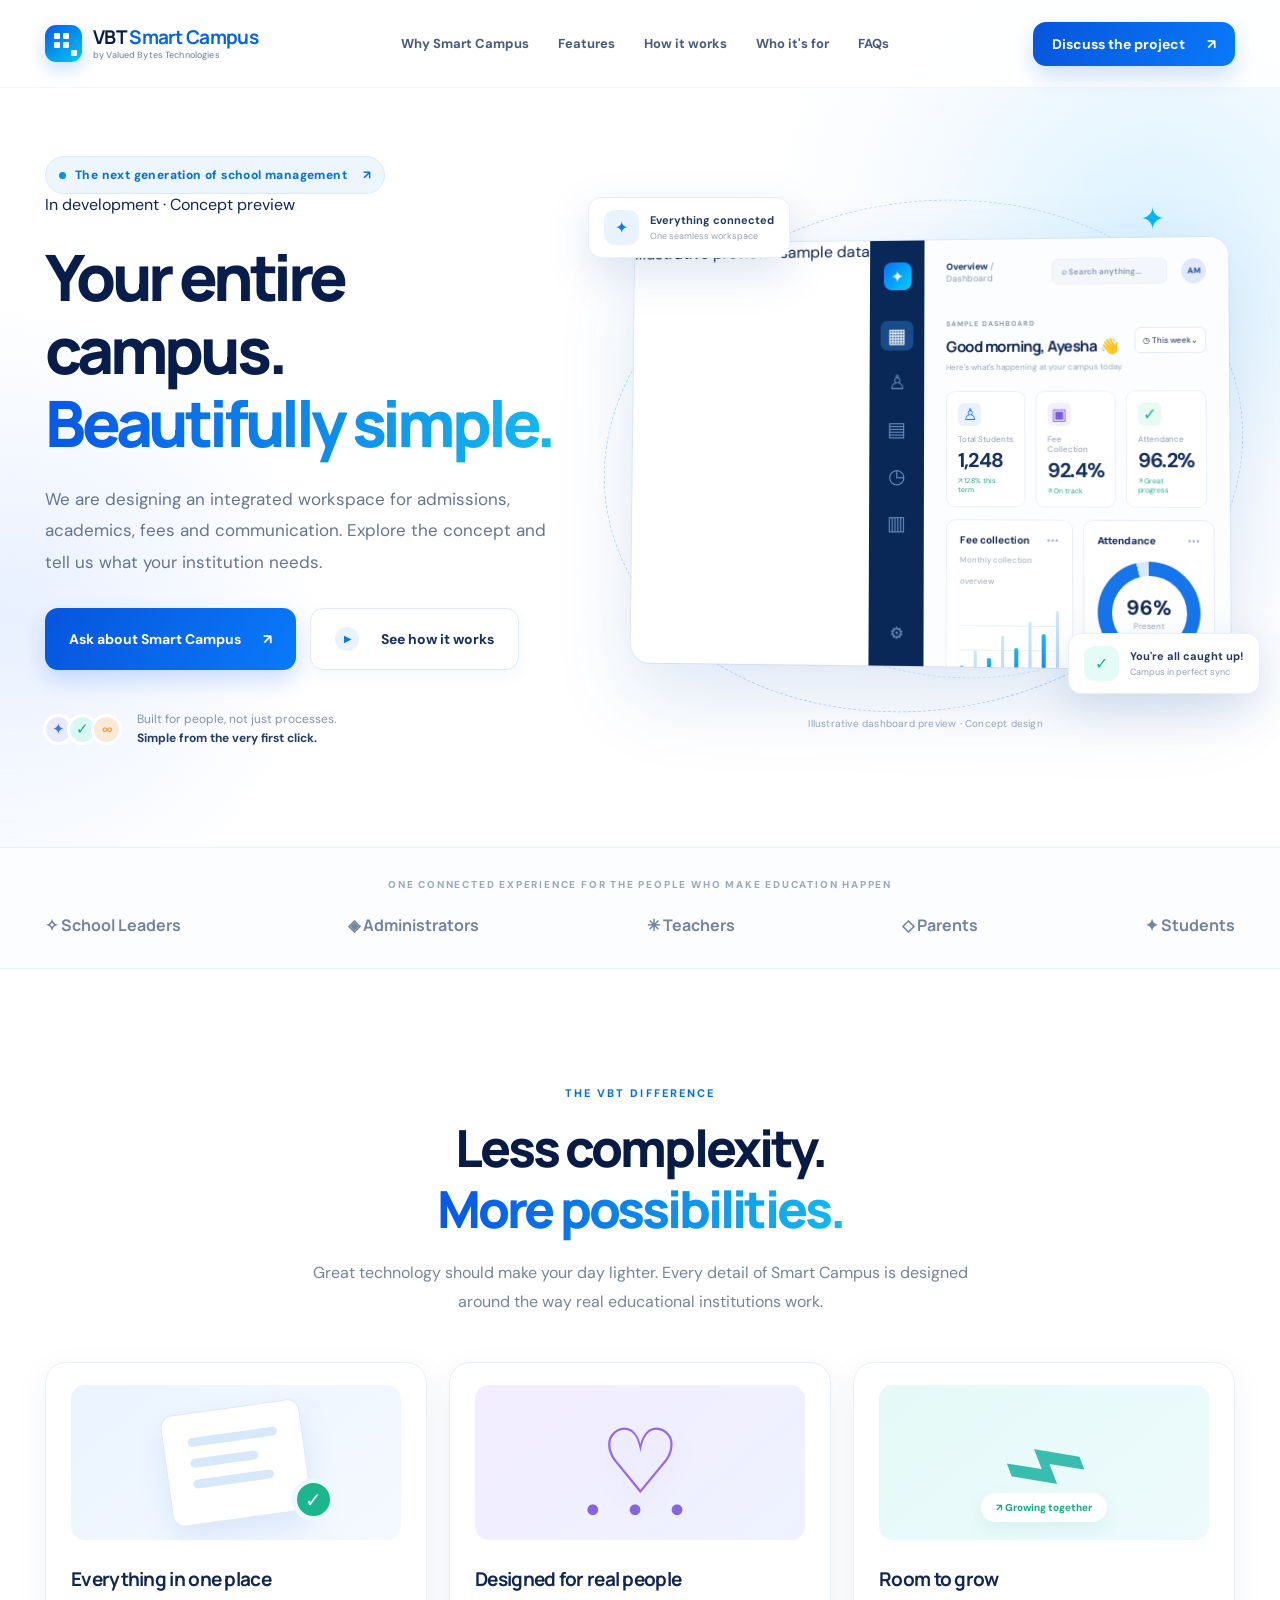
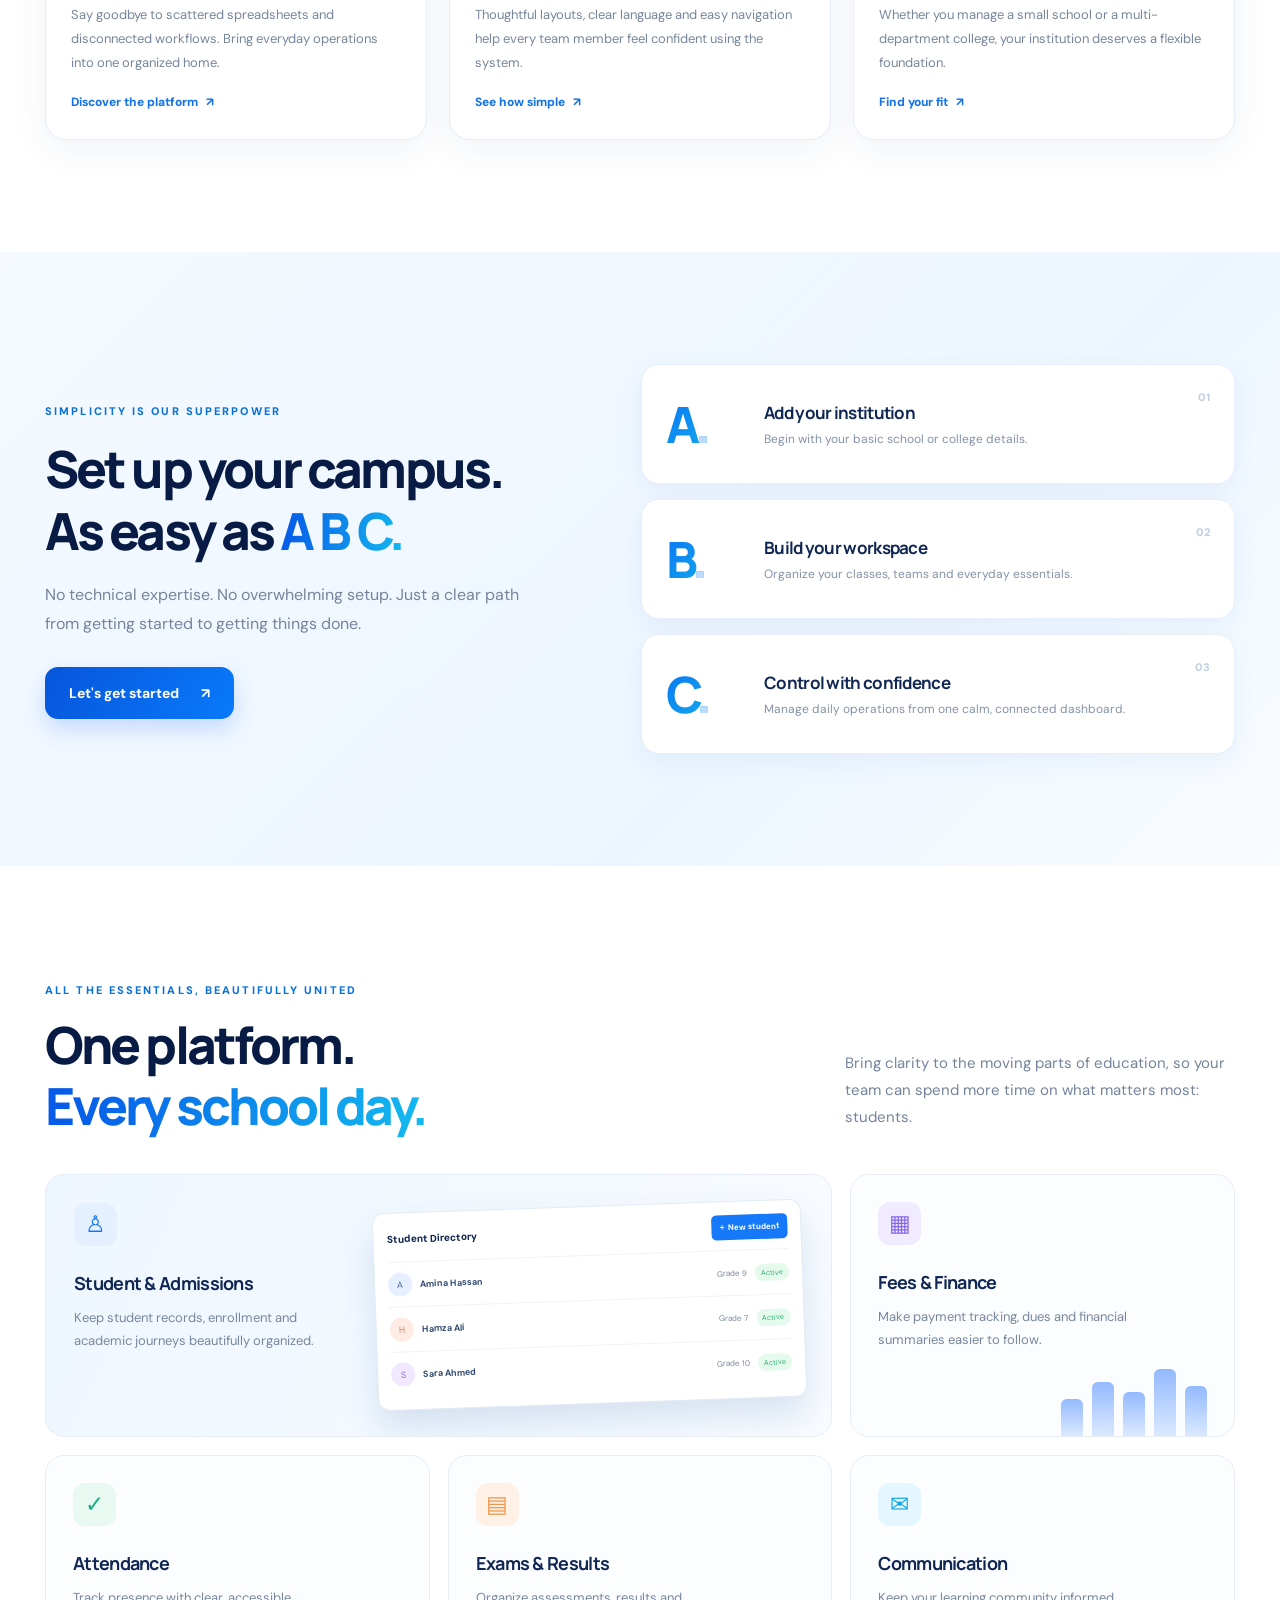
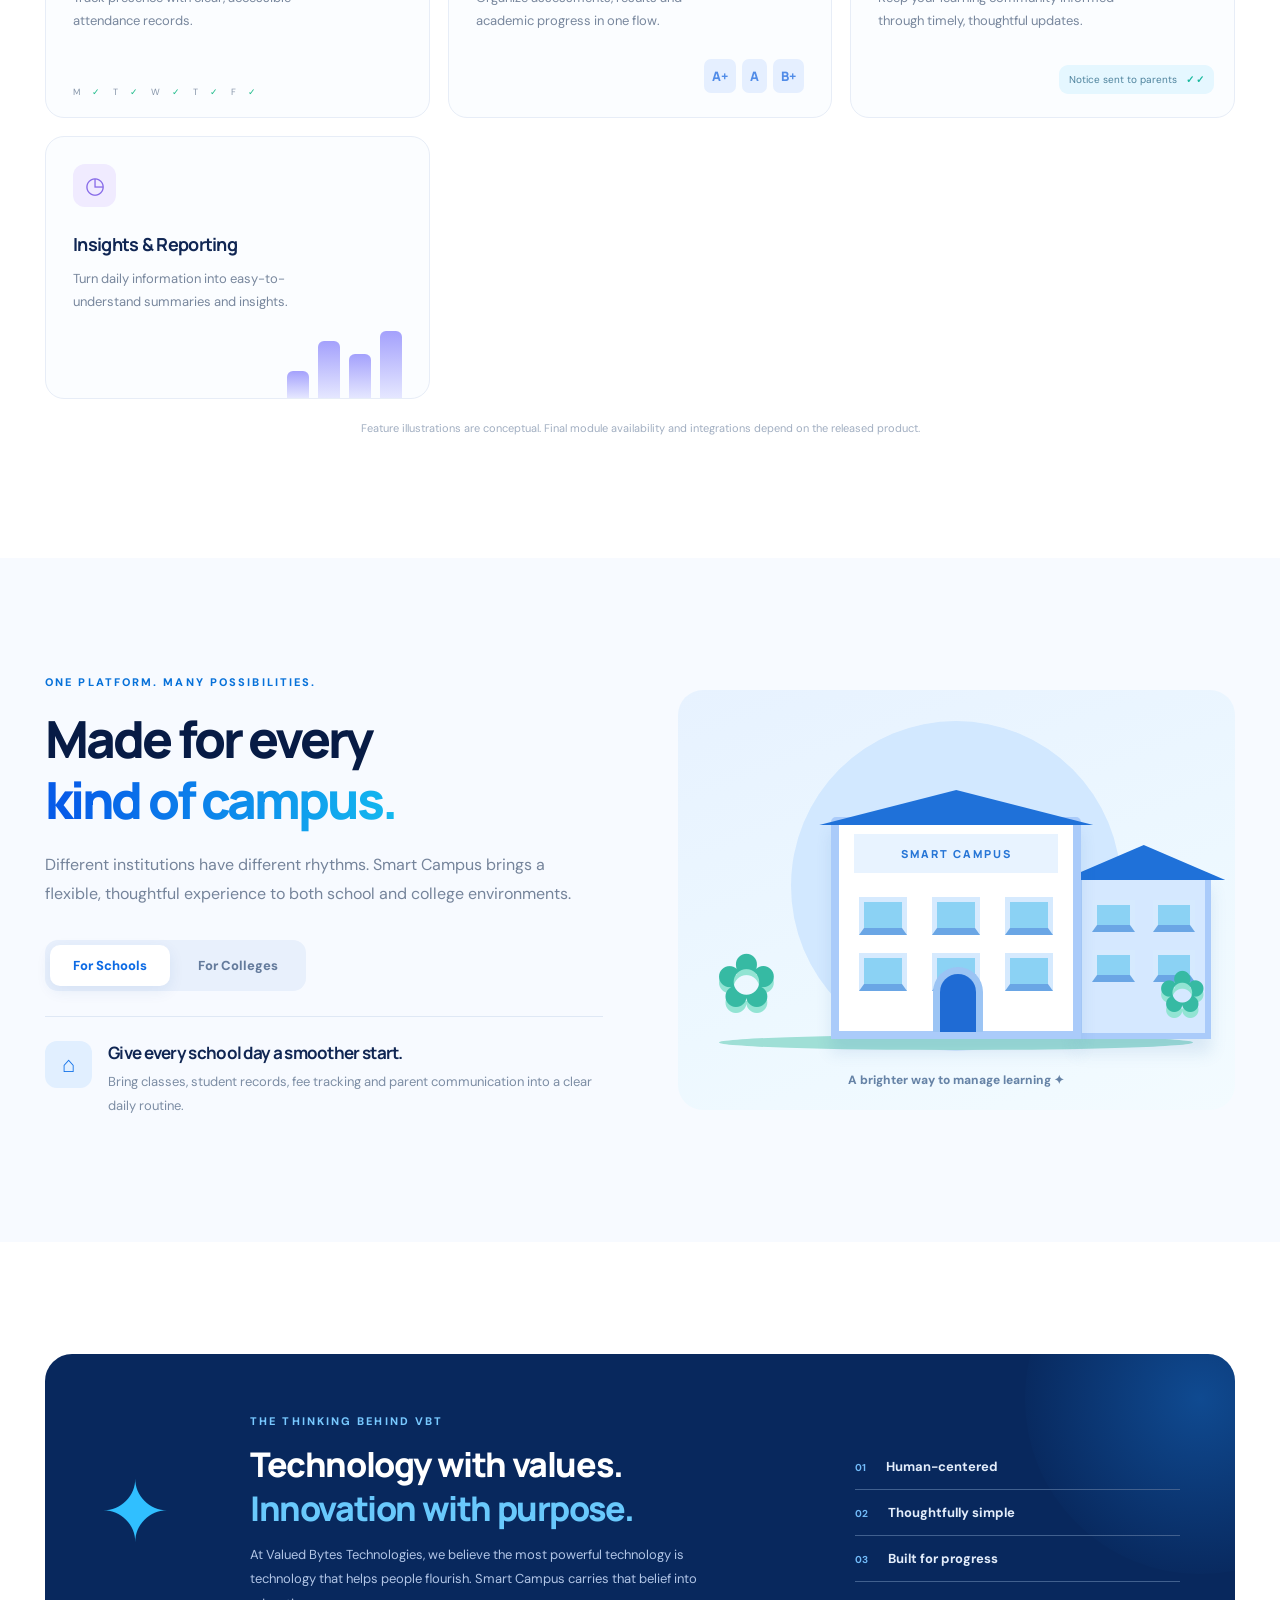
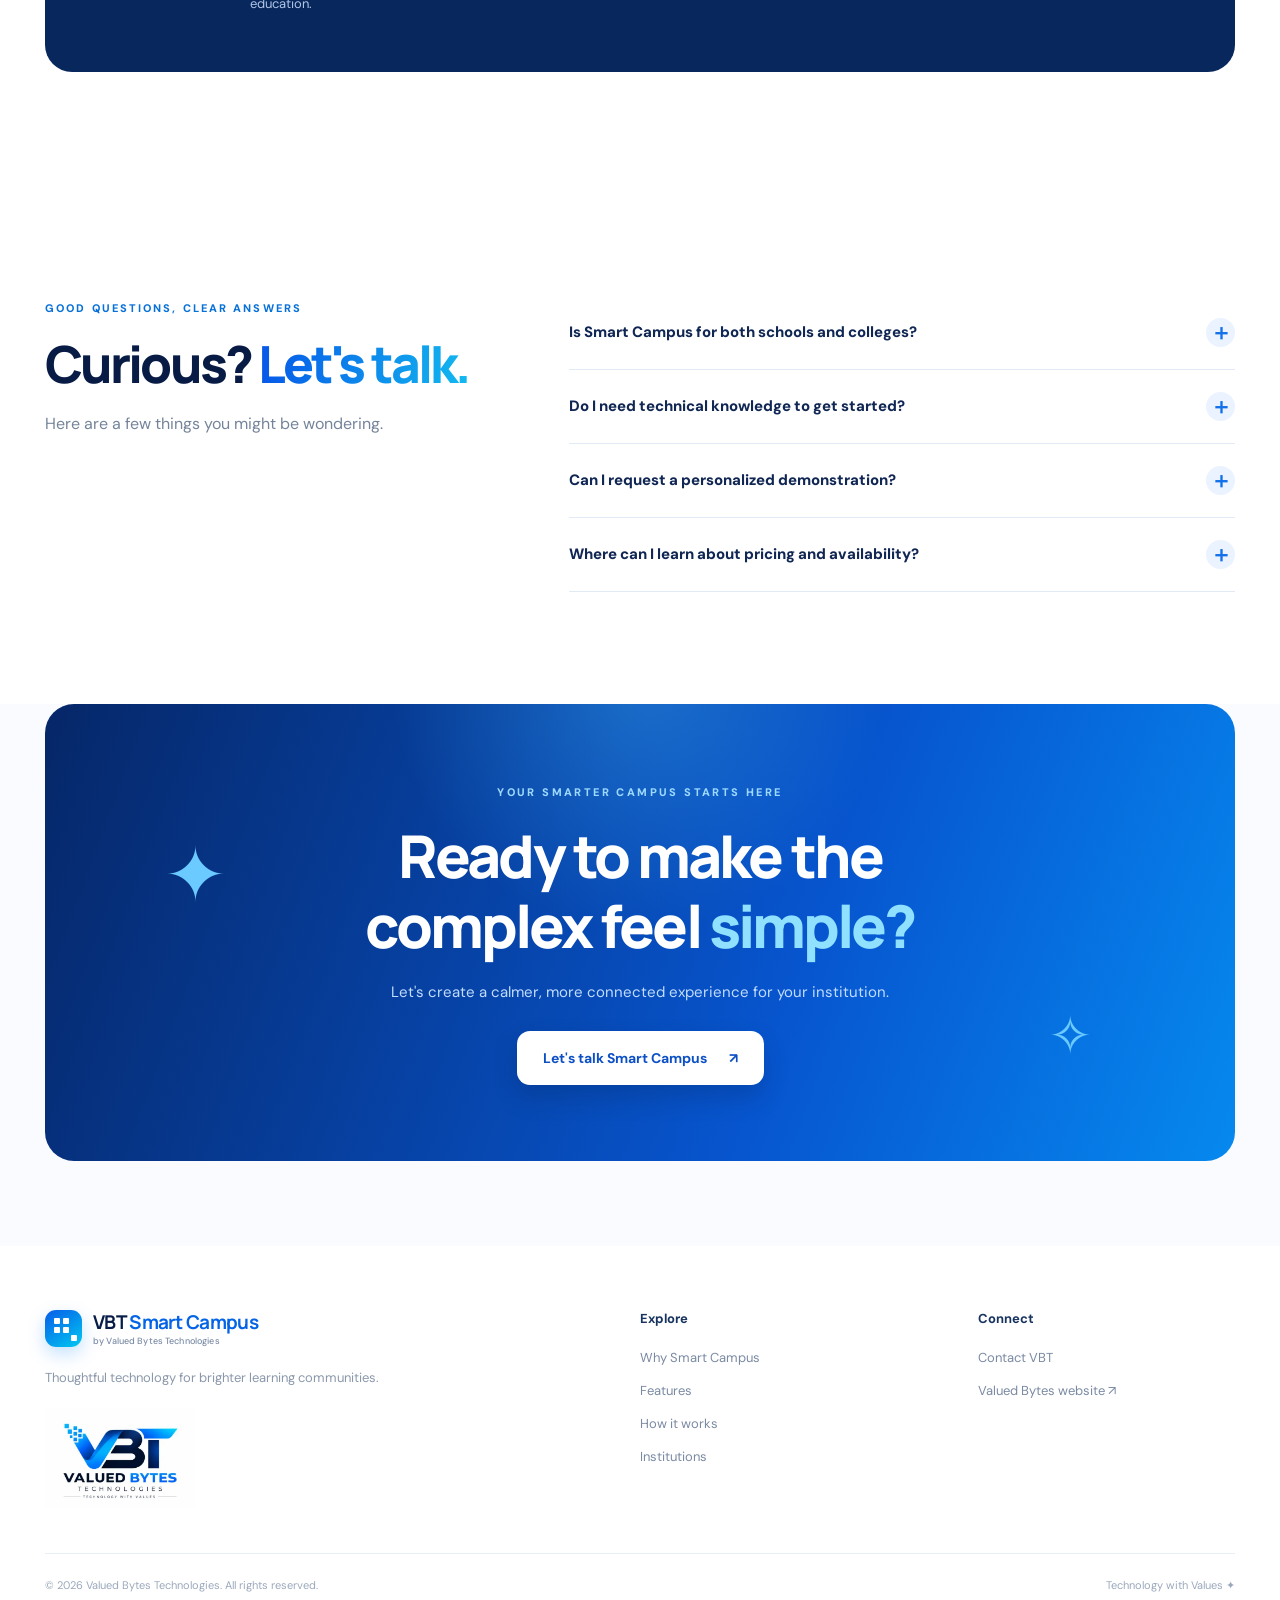
==== commit b153eb4e: "Label Smart Campus concept honestly and repair contact links" ====
--- a/smartcampus/index.html
+++ b/smartcampus/index.html
@@ -1,17 +1,17 @@
 <!DOCTYPE html>
-<html lang="en"><head><meta charset="UTF-8"><meta name="viewport" content="width=device-width,initial-scale=1"><meta name="theme-color" content="#f7faff"><meta name="description" content="VBT SmartCampus — a beautifully simple school and college management experience by Valued Bytes Technologies."><title>VBT SmartCampus — Make Education Management Feel Effortless</title><link rel="preconnect" href="https://fonts.googleapis.com"><link rel="preconnect" href="https://fonts.gstatic.com" crossorigin><link href="https://fonts.googleapis.com/css2?family=DM+Sans:wght@400;500;600;700&family=Manrope:wght@400;500;600;700;800&display=swap" rel="stylesheet"><link rel="stylesheet" href="styles.css?v=urdu-fallback-20261024"></head>
+<html lang="en"><head><meta charset="UTF-8"><meta name="viewport" content="width=device-width,initial-scale=1"><meta name="theme-color" content="#f7faff"><link rel="canonical" href="https://valuedbytes.com/smartcampus/"><meta name="description" content="VBT Smart Campus — an upcoming school and college management platform by Valued Bytes Technologies."><title>VBT Smart Campus — Make Education Management Feel Effortless</title><link rel="preconnect" href="https://fonts.googleapis.com"><link rel="preconnect" href="https://fonts.gstatic.com" crossorigin><link href="https://fonts.googleapis.com/css2?family=DM+Sans:wght@400;500;600;700&family=Manrope:wght@400;500;600;700;800&display=swap" rel="stylesheet"><link rel="stylesheet" href="styles.css?v=client-ready-20261118"></head>
 <body>
 <div class="ambient ambient-one"></div><div class="ambient ambient-two"></div>
-<header class="site-header"><div class="container nav-wrap"><a href="#home" class="brand" aria-label="VBT SmartCampus home"><span class="brand-mark"><span></span><span></span><span></span><span></span><span></span></span><span class="brand-copy"><strong>VBT <em>SmartCampus</em></strong><small>by Valued Bytes Technologies</small></span></a><nav class="nav-links" id="mainNav"><a href="#why">Why SmartCampus</a><a href="#features">Features</a><a href="#how">How it works</a><a href="#institutions">Who it's for</a><a href="#faq">FAQs</a></nav><a href="mailto:info@valuedbytes.com?subject=VBT%20SmartCampus%20Demo%20Request" class="btn btn-small btn-primary desktop-cta">Request a Demo <span>↗</span></a><button class="menu-toggle" id="menuToggle" aria-label="Open menu" aria-expanded="false"><span></span><span></span><span></span></button></div></header>
+<header class="site-header"><div class="container nav-wrap"><a href="#home" class="brand" aria-label="VBT Smart Campus home"><span class="brand-mark"><span></span><span></span><span></span><span></span><span></span></span><span class="brand-copy"><strong>VBT <em>Smart Campus</em></strong><small>by Valued Bytes Technologies</small></span></a><nav class="nav-links" id="mainNav"><a href="#why">Why Smart Campus</a><a href="#features">Features</a><a href="#how">How it works</a><a href="#institutions">Who it's for</a><a href="#faq">FAQs</a></nav><a href="mailto:valuedbytes@gmail.com?subject=VBT%20Smart%20Campus%20Demo%20Request" class="btn btn-small btn-primary desktop-cta">Discuss the project <span>↗</span></a><button class="menu-toggle" id="menuToggle" aria-label="Open menu" aria-expanded="false"><span></span><span></span><span></span></button></div></header>
 <main id="home">
-<section class="hero container"><div class="hero-copy"><div class="eyebrow"><span class="dot"></span> A smarter way to run your institution <span class="eyebrow-arrow">↗</span></div><h1>Your entire campus.<br><span class="gradient-text">Beautifully simple.</span></h1><p class="hero-lead">From admissions to academics, fees to family communication — bring your institution together in one thoughtfully designed space.</p><div class="hero-actions"><a class="btn btn-primary btn-large" href="mailto:info@valuedbytes.com?subject=VBT%20SmartCampus%20Demo%20Request">Explore SmartCampus <span>↗</span></a><a class="btn btn-light btn-large" href="#how"><span class="play-circle">▶</span> See how it works</a></div><div class="hero-footnote"><div class="avatar-stack"><span>✦</span><span>✓</span><span>∞</span></div><p>Built for people, not just processes.<br><strong>Simple from the very first click.</strong></p></div></div><div class="hero-visual"><div class="orbit orbit-a"></div><div class="orbit orbit-b"></div><div class="spark spark-one">✦</div><div class="spark spark-two">✳</div><div class="float-tag top-tag"><span class="tag-icon blue">✦</span><span><strong>Everything connected</strong><small>One seamless workspace</small></span></div><div class="dashboard"><aside class="dash-side"><div class="dash-logo">✦</div><span class="dash-nav active">▦</span><span class="dash-nav">♙</span><span class="dash-nav">▤</span><span class="dash-nav">◷</span><span class="dash-nav">▥</span><span class="dash-bottom">⚙</span></aside><div class="dash-main"><div class="dash-top"><span>Overview <b>/ Dashboard</b></span><div class="dash-search">⌕ <span>Search anything...</span></div><span class="dash-user">AM</span></div><div class="dash-greeting"><div><small>MONDAY, OCTOBER 19</small><h3>Good morning, Ayesha 👋</h3><p>Here's what's happening at your campus today.</p></div><span class="dash-date">◷ This week⌄</span></div><div class="metric-grid"><div class="metric"><div class="metric-icon ic-blue">♙</div><small>Total Students</small><strong>1,248</strong><span>↗ 12.8% this term</span></div><div class="metric"><div class="metric-icon ic-violet">▣</div><small>Fee Collection</small><strong>92.4%</strong><span>↗ On track</span></div><div class="metric"><div class="metric-icon ic-mint">✓</div><small>Attendance</small><strong>96.2%</strong><span>↗ Great progress</span></div></div><div class="dash-body"><div class="chart-panel"><div class="panel-title"><strong>Fee collection</strong><span>•••</span></div><small>Monthly collection overview</small><div class="chart-grid"><div class="bar h35"></div><div class="bar h52"></div><div class="bar h44"></div><div class="bar h68"></div><div class="bar h55"></div><div class="bar h83"></div><div class="bar h70"></div><div class="bar h95"></div></div><div class="chart-months"><span>Mar</span><span>Apr</span><span>May</span><span>Jun</span><span>Jul</span><span>Aug</span><span>Sep</span><span>Oct</span></div></div><div class="attendance-panel"><div class="panel-title"><strong>Attendance</strong><span>•••</span></div><div class="donut"><div><strong>96%</strong><small>Present</small></div></div><div class="legend"><span><i></i> Present</span><span><i></i> Absent</span></div></div></div><div class="dash-table"><strong>Recent activity</strong><div><span class="activity-icon">✓</span><span>Attendance marked for Grade 8-A</span><em>Just now</em></div><div><span class="activity-icon purple">▣</span><span>Monthly fee summary updated</span><em>12 min ago</em></div></div></div></div><div class="float-tag bottom-tag"><span class="tag-icon mint">✓</span><span><strong>You're all caught up!</strong><small>Campus in perfect sync</small></span></div><div class="illustration-caption">Illustrative dashboard preview · Concept design</div></div></section>
+<section class="hero container"><div class="hero-copy"><div class="eyebrow"><span class="dot"></span> The next generation of school management <span class="eyebrow-arrow">↗</span></div><p class="stage-banner"><span class="stage-dot"></span> In development · Concept preview</p><h1>Your entire campus.<br><span class="gradient-text">Beautifully simple.</span></h1><p class="hero-lead">We are designing an integrated workspace for admissions, academics, fees and communication. Explore the concept and tell us what your institution needs.</p><div class="hero-actions"><a class="btn btn-primary btn-large" href="mailto:valuedbytes@gmail.com?subject=VBT%20Smart%20Campus%20Demo%20Request">Ask about Smart Campus <span>↗</span></a><a class="btn btn-light btn-large" href="#how"><span class="play-circle">▶</span> See how it works</a></div><div class="hero-footnote"><div class="avatar-stack"><span>✦</span><span>✓</span><span>∞</span></div><p>Built for people, not just processes.<br><strong>Simple from the very first click.</strong></p></div></div><div class="hero-visual"><div class="orbit orbit-a"></div><div class="orbit orbit-b"></div><div class="spark spark-one">✦</div><div class="spark spark-two">✳</div><div class="float-tag top-tag"><span class="tag-icon blue">✦</span><span><strong>Everything connected</strong><small>One seamless workspace</small></span></div><div class="dashboard"><span class="sample-data-label">Illustrative preview · sample data</span><aside class="dash-side"><div class="dash-logo">✦</div><span class="dash-nav active">▦</span><span class="dash-nav">♙</span><span class="dash-nav">▤</span><span class="dash-nav">◷</span><span class="dash-nav">▥</span><span class="dash-bottom">⚙</span></aside><div class="dash-main"><div class="dash-top"><span>Overview <b>/ Dashboard</b></span><div class="dash-search">⌕ <span>Search anything...</span></div><span class="dash-user">AM</span></div><div class="dash-greeting"><div><small>SAMPLE DASHBOARD</small><h3>Good morning, Ayesha 👋</h3><p>Here's what's happening at your campus today.</p></div><span class="dash-date">◷ This week⌄</span></div><div class="metric-grid"><div class="metric"><div class="metric-icon ic-blue">♙</div><small>Total Students</small><strong>1,248</strong><span>↗ 12.8% this term</span></div><div class="metric"><div class="metric-icon ic-violet">▣</div><small>Fee Collection</small><strong>92.4%</strong><span>↗ On track</span></div><div class="metric"><div class="metric-icon ic-mint">✓</div><small>Attendance</small><strong>96.2%</strong><span>↗ Great progress</span></div></div><div class="dash-body"><div class="chart-panel"><div class="panel-title"><strong>Fee collection</strong><span>•••</span></div><small>Monthly collection overview</small><div class="chart-grid"><div class="bar h35"></div><div class="bar h52"></div><div class="bar h44"></div><div class="bar h68"></div><div class="bar h55"></div><div class="bar h83"></div><div class="bar h70"></div><div class="bar h95"></div></div><div class="chart-months"><span>Mar</span><span>Apr</span><span>May</span><span>Jun</span><span>Jul</span><span>Aug</span><span>Sep</span><span>Oct</span></div></div><div class="attendance-panel"><div class="panel-title"><strong>Attendance</strong><span>•••</span></div><div class="donut"><div><strong>96%</strong><small>Present</small></div></div><div class="legend"><span><i></i> Present</span><span><i></i> Absent</span></div></div></div><div class="dash-table"><strong>Recent activity</strong><div><span class="activity-icon">✓</span><span>Attendance marked for Grade 8-A</span><em>Just now</em></div><div><span class="activity-icon purple">▣</span><span>Monthly fee summary updated</span><em>12 min ago</em></div></div></div></div><div class="float-tag bottom-tag"><span class="tag-icon mint">✓</span><span><strong>You're all caught up!</strong><small>Campus in perfect sync</small></span></div><div class="illustration-caption">Illustrative dashboard preview · Concept design</div></div></section>
 <section class="trust-strip"><div class="container"><p>ONE CONNECTED EXPERIENCE FOR THE PEOPLE WHO MAKE EDUCATION HAPPEN</p><div class="trust-items"><span>✧ School Leaders</span><span>◈ Administrators</span><span>✳ Teachers</span><span>◇ Parents</span><span>✦ Students</span></div></div></section>
-<section id="why" class="section intro-section container"><div class="section-heading center"><span class="section-label">THE VBT DIFFERENCE</span><h2>Less complexity.<br><span class="gradient-text">More possibilities.</span></h2><p>Great technology should make your day lighter. Every detail of SmartCampus is designed around the way real educational institutions work.</p></div><div class="benefit-grid"><article class="benefit-card"><div class="benefit-illustration benefit-a"><span class="mini-sheet"><i></i><i></i><i></i></span><span class="mini-check">✓</span></div><h3>Everything in one place</h3><p>Say goodbye to scattered spreadsheets and disconnected workflows. Bring everyday operations into one organized home.</p><a href="#features">Discover the platform <span>↗</span></a></article><article class="benefit-card"><div class="benefit-illustration benefit-b"><div class="mini-heart">♡</div><div class="mini-people">● ● ●</div></div><h3>Designed for real people</h3><p>Thoughtful layouts, clear language and easy navigation help every team member feel confident using the system.</p><a href="#how">See how simple <span>↗</span></a></article><article class="benefit-card"><div class="benefit-illustration benefit-c"><span class="growth-line">⌁</span><span class="growth-pill">↗ Growing together</span></div><h3>Room to grow</h3><p>Whether you manage a small school or a multi-department college, your institution deserves a flexible foundation.</p><a href="#institutions">Find your fit <span>↗</span></a></article></div></section>
-<section id="how" class="section abc-section"><div class="container abc-layout"><div class="abc-copy"><span class="section-label">SIMPLICITY IS OUR SUPERPOWER</span><h2>Set up your campus.<br>As easy as <span class="gradient-text">A B C.</span></h2><p>No technical expertise. No overwhelming setup. Just a clear path from getting started to getting things done.</p><a href="mailto:info@valuedbytes.com?subject=VBT%20SmartCampus%20Getting%20Started" class="btn btn-primary">Let's get started <span>↗</span></a></div><div class="abc-steps"><div class="abc-step"><div class="letter">A<span>.</span></div><div><h3>Add your institution</h3><p>Begin with your basic school or college details.</p></div><div class="step-number">01</div></div><div class="abc-step"><div class="letter">B<span>.</span></div><div><h3>Build your workspace</h3><p>Organize your classes, teams and everyday essentials.</p></div><div class="step-number">02</div></div><div class="abc-step"><div class="letter">C<span>.</span></div><div><h3>Control with confidence</h3><p>Manage daily operations from one calm, connected dashboard.</p></div><div class="step-number">03</div></div></div></div></section>
+<section id="why" class="section intro-section container"><div class="section-heading center"><span class="section-label">THE VBT DIFFERENCE</span><h2>Less complexity.<br><span class="gradient-text">More possibilities.</span></h2><p>Great technology should make your day lighter. Every detail of Smart Campus is designed around the way real educational institutions work.</p></div><div class="benefit-grid"><article class="benefit-card"><div class="benefit-illustration benefit-a"><span class="mini-sheet"><i></i><i></i><i></i></span><span class="mini-check">✓</span></div><h3>Everything in one place</h3><p>Say goodbye to scattered spreadsheets and disconnected workflows. Bring everyday operations into one organized home.</p><a href="#features">Discover the platform <span>↗</span></a></article><article class="benefit-card"><div class="benefit-illustration benefit-b"><div class="mini-heart">♡</div><div class="mini-people">● ● ●</div></div><h3>Designed for real people</h3><p>Thoughtful layouts, clear language and easy navigation help every team member feel confident using the system.</p><a href="#how">See how simple <span>↗</span></a></article><article class="benefit-card"><div class="benefit-illustration benefit-c"><span class="growth-line">⌁</span><span class="growth-pill">↗ Growing together</span></div><h3>Room to grow</h3><p>Whether you manage a small school or a multi-department college, your institution deserves a flexible foundation.</p><a href="#institutions">Find your fit <span>↗</span></a></article></div></section>
+<section id="how" class="section abc-section"><div class="container abc-layout"><div class="abc-copy"><span class="section-label">SIMPLICITY IS OUR SUPERPOWER</span><h2>Set up your campus.<br>As easy as <span class="gradient-text">A B C.</span></h2><p>No technical expertise. No overwhelming setup. Just a clear path from getting started to getting things done.</p><a href="mailto:valuedbytes@gmail.com?subject=VBT%20Smart%20Campus%20Getting%20Started" class="btn btn-primary">Let's get started <span>↗</span></a></div><div class="abc-steps"><div class="abc-step"><div class="letter">A<span>.</span></div><div><h3>Add your institution</h3><p>Begin with your basic school or college details.</p></div><div class="step-number">01</div></div><div class="abc-step"><div class="letter">B<span>.</span></div><div><h3>Build your workspace</h3><p>Organize your classes, teams and everyday essentials.</p></div><div class="step-number">02</div></div><div class="abc-step"><div class="letter">C<span>.</span></div><div><h3>Control with confidence</h3><p>Manage daily operations from one calm, connected dashboard.</p></div><div class="step-number">03</div></div></div></div></section>
 <section id="features" class="section features-section container"><div class="section-heading split"><div><span class="section-label">ALL THE ESSENTIALS, BEAUTIFULLY UNITED</span><h2>One platform.<br><span class="gradient-text">Every school day.</span></h2></div><p>Bring clarity to the moving parts of education, so your team can spend more time on what matters most: students.</p></div><div class="feature-grid"><article class="feature-card featured"><div class="feature-content"><span class="feature-symbol">♙</span><h3>Student & Admissions</h3><p>Keep student records, enrollment and academic journeys beautifully organized.</p></div><div class="admission-visual"><div class="admission-top"><span>Student Directory</span><span>＋ New student</span></div><div class="student-row"><i class="student-avatar av1">A</i><b>Amina Hassan</b><span>Grade 9</span><em>Active</em></div><div class="student-row"><i class="student-avatar av2">H</i><b>Hamza Ali</b><span>Grade 7</span><em>Active</em></div><div class="student-row"><i class="student-avatar av3">S</i><b>Sara Ahmed</b><span>Grade 10</span><em>Active</em></div></div></article><article class="feature-card"><span class="feature-symbol soft-violet">▦</span><h3>Fees & Finance</h3><p>Make payment tracking, dues and financial summaries easier to follow.</p><div class="feature-decoration bars-decoration"><i></i><i></i><i></i><i></i><i></i></div></article><article class="feature-card"><span class="feature-symbol soft-green">✓</span><h3>Attendance</h3><p>Track presence with clear, accessible attendance records.</p><div class="attendance-decoration">M <span>✓</span> T <span>✓</span> W <span>✓</span> T <span>✓</span> F <span>✓</span></div></article><article class="feature-card"><span class="feature-symbol soft-peach">▤</span><h3>Exams & Results</h3><p>Organize assessments, results and academic progress in one flow.</p><div class="feature-decoration grades"><span>A+</span><span>A</span><span>B+</span></div></article><article class="feature-card"><span class="feature-symbol soft-sky">✉</span><h3>Communication</h3><p>Keep your learning community informed through timely, thoughtful updates.</p><div class="message-decoration"><span>Notice sent to parents</span><b>✓ ✓</b></div></article><article class="feature-card"><span class="feature-symbol soft-violet">◷</span><h3>Insights & Reporting</h3><p>Turn daily information into easy-to-understand summaries and insights.</p><div class="feature-decoration insight-decoration"><i></i><i></i><i></i><i></i></div></article></div><p class="feature-note">Feature illustrations are conceptual. Final module availability and integrations depend on the released product.</p></section>
-<section id="institutions" class="section institution-section"><div class="container institution-layout"><div class="institution-copy"><span class="section-label">ONE PLATFORM. MANY POSSIBILITIES.</span><h2>Made for every<br><span class="gradient-text">kind of campus.</span></h2><p>Different institutions have different rhythms. SmartCampus brings a flexible, thoughtful experience to both school and college environments.</p><div class="segment" role="tablist" aria-label="Institution type"><button class="selected" role="tab" aria-selected="true" data-type="school">For Schools</button><button role="tab" aria-selected="false" data-type="college">For Colleges</button></div><div class="institution-detail" id="institutionDetail"><div class="detail-icon">⌂</div><div><h3>Give every school day a smoother start.</h3><p>Bring classes, student records, fee tracking and parent communication into a clear daily routine.</p></div></div></div><div class="campus-art" aria-hidden="true"><div class="art-halo"></div><div class="building building-back"><div class="roof"></div><div class="windows"><i></i><i></i><i></i><i></i></div></div><div class="building building-front"><div class="roof"></div><div class="school-sign">SMART CAMPUS</div><div class="windows"><i></i><i></i><i></i><i></i><i></i><i></i></div><div class="door"></div></div><div class="tree t1">✿</div><div class="tree t2">✿</div><div class="ground"></div><div class="art-note">A brighter way to manage learning ✦</div></div></div></section>
-<section class="section values-section container"><div class="values-panel"><div class="values-mark">✦</div><div><span class="section-label">THE THINKING BEHIND VBT</span><h2>Technology with values.<br><span>Innovation with purpose.</span></h2><p>At Valued Bytes Technologies, we believe the most powerful technology is technology that helps people flourish. SmartCampus carries that belief into education.</p></div><div class="values-list"><div><span>01</span> Human-centered</div><div><span>02</span> Thoughtfully simple</div><div><span>03</span> Built for progress</div></div></div></section>
-<section id="faq" class="section faq-section container"><div class="faq-heading"><span class="section-label">GOOD QUESTIONS, CLEAR ANSWERS</span><h2>Curious? <span class="gradient-text">Let's talk.</span></h2><p>Here are a few things you might be wondering.</p></div><div class="faq-list"><details><summary>Is SmartCampus for both schools and colleges?<span>＋</span></summary><p>Yes. SmartCampus is envisioned as a unified education-management experience for schools and colleges, with workflows that can adapt to different institutions.</p></details><details><summary>Do I need technical knowledge to get started?<span>＋</span></summary><p>The experience is being designed around straightforward setup, understandable language and simple navigation so your team doesn't need to be technical experts.</p></details><details><summary>Can I request a personalized demonstration?<span>＋</span></summary><p>Absolutely. Use the Request a Demo button to email the VBT team and tell us about your institution.</p></details><details><summary>Where can I learn about pricing and availability?<span>＋</span></summary><p>Contact Valued Bytes Technologies for current plans, release availability and a solution tailored to your institution.</p></details></div></section>
-<section class="final-cta"><div class="container cta-inner"><div class="cta-glow"></div><span class="cta-kicker">YOUR SMARTER CAMPUS STARTS HERE</span><h2>Ready to make the<br>complex feel <em>simple?</em></h2><p>Let's create a calmer, more connected experience for your institution.</p><a href="mailto:info@valuedbytes.com?subject=Let's%20Talk%20About%20VBT%20SmartCampus" class="btn btn-white btn-large">Let's talk SmartCampus <span>↗</span></a><span class="cta-star cta-star-one">✦</span><span class="cta-star cta-star-two">✧</span></div></section>
-</main><footer><div class="container footer-main"><div class="footer-brand"><a href="#home" class="brand"><span class="brand-mark"><span></span><span></span><span></span><span></span><span></span></span><span class="brand-copy"><strong>VBT <em>SmartCampus</em></strong><small>by Valued Bytes Technologies</small></span></a><p>Thoughtful technology for brighter learning communities.</p><img src="assets/VBT.webp" alt="Valued Bytes Technologies — Technology with Values" class="company-logo"></div><div class="footer-column"><strong>Explore</strong><a href="#why">Why SmartCampus</a><a href="#features">Features</a><a href="#how">How it works</a><a href="#institutions">Institutions</a></div><div class="footer-column"><strong>Connect</strong><a href="mailto:">Contact VBT</a><a href="https://valuedbytes.com" target="_blank" rel="noopener">Valued Bytes website ↗</a></div></div><div class="container footer-bottom"><span>© <span id="year"></span> Valued Bytes Technologies. All rights reserved.</span><span>Technology with Values ✦</span></div></footer>
+<section id="institutions" class="section institution-section"><div class="container institution-layout"><div class="institution-copy"><span class="section-label">ONE PLATFORM. MANY POSSIBILITIES.</span><h2>Made for every<br><span class="gradient-text">kind of campus.</span></h2><p>Different institutions have different rhythms. Smart Campus brings a flexible, thoughtful experience to both school and college environments.</p><div class="segment" role="tablist" aria-label="Institution type"><button class="selected" role="tab" aria-selected="true" data-type="school">For Schools</button><button role="tab" aria-selected="false" data-type="college">For Colleges</button></div><div class="institution-detail" id="institutionDetail"><div class="detail-icon">⌂</div><div><h3>Give every school day a smoother start.</h3><p>Bring classes, student records, fee tracking and parent communication into a clear daily routine.</p></div></div></div><div class="campus-art" aria-hidden="true"><div class="art-halo"></div><div class="building building-back"><div class="roof"></div><div class="windows"><i></i><i></i><i></i><i></i></div></div><div class="building building-front"><div class="roof"></div><div class="school-sign">SMART CAMPUS</div><div class="windows"><i></i><i></i><i></i><i></i><i></i><i></i></div><div class="door"></div></div><div class="tree t1">✿</div><div class="tree t2">✿</div><div class="ground"></div><div class="art-note">A brighter way to manage learning ✦</div></div></div></section>
+<section class="section values-section container"><div class="values-panel"><div class="values-mark">✦</div><div><span class="section-label">THE THINKING BEHIND VBT</span><h2>Technology with values.<br><span>Innovation with purpose.</span></h2><p>At Valued Bytes Technologies, we believe the most powerful technology is technology that helps people flourish. Smart Campus carries that belief into education.</p></div><div class="values-list"><div><span>01</span> Human-centered</div><div><span>02</span> Thoughtfully simple</div><div><span>03</span> Built for progress</div></div></div></section>
+<section id="faq" class="section faq-section container"><div class="faq-heading"><span class="section-label">GOOD QUESTIONS, CLEAR ANSWERS</span><h2>Curious? <span class="gradient-text">Let's talk.</span></h2><p>Here are a few things you might be wondering.</p></div><div class="faq-list"><details><summary>Is Smart Campus for both schools and colleges?<span>＋</span></summary><p>Yes. Smart Campus is envisioned as a unified education-management experience for schools and colleges, with workflows that can adapt to different institutions.</p></details><details><summary>Do I need technical knowledge to get started?<span>＋</span></summary><p>The experience is being designed around straightforward setup, understandable language and simple navigation so your team doesn't need to be technical experts.</p></details><details><summary>Can I request a personalized demonstration?<span>＋</span></summary><p>Absolutely. Use the Discuss the project button to email the VBT team and tell us about your institution.</p></details><details><summary>Where can I learn about pricing and availability?<span>＋</span></summary><p>Contact Valued Bytes Technologies for current plans, release availability and a solution tailored to your institution.</p></details></div></section>
+<section class="final-cta"><div class="container cta-inner"><div class="cta-glow"></div><span class="cta-kicker">YOUR SMARTER CAMPUS STARTS HERE</span><h2>Ready to make the<br>complex feel <em>simple?</em></h2><p>Let's create a calmer, more connected experience for your institution.</p><a href="mailto:valuedbytes@gmail.com?subject=Let's%20Talk%20About%20VBT%20Smart%20Campus" class="btn btn-white btn-large">Let's talk Smart Campus <span>↗</span></a><span class="cta-star cta-star-one">✦</span><span class="cta-star cta-star-two">✧</span></div></section>
+</main><footer><div class="container footer-main"><div class="footer-brand"><a href="#home" class="brand"><span class="brand-mark"><span></span><span></span><span></span><span></span><span></span></span><span class="brand-copy"><strong>VBT <em>Smart Campus</em></strong><small>by Valued Bytes Technologies</small></span></a><p>Thoughtful technology for brighter learning communities.</p><img src="assets/VBT.webp" alt="Valued Bytes Technologies — Technology with Values" class="company-logo"></div><div class="footer-column"><strong>Explore</strong><a href="#why">Why Smart Campus</a><a href="#features">Features</a><a href="#how">How it works</a><a href="#institutions">Institutions</a></div><div class="footer-column"><strong>Connect</strong><a href="mailto:valuedbytes@gmail.com?subject=Valued%20Bytes%20Enquiry">Contact VBT</a><a href="https://valuedbytes.com" target="_blank" rel="noopener">Valued Bytes website ↗</a></div></div><div class="container footer-bottom"><span>© <span id="year"></span> Valued Bytes Technologies. All rights reserved.</span><span>Technology with Values ✦</span></div></footer>
 <script src="script.js"></script></body></html>
